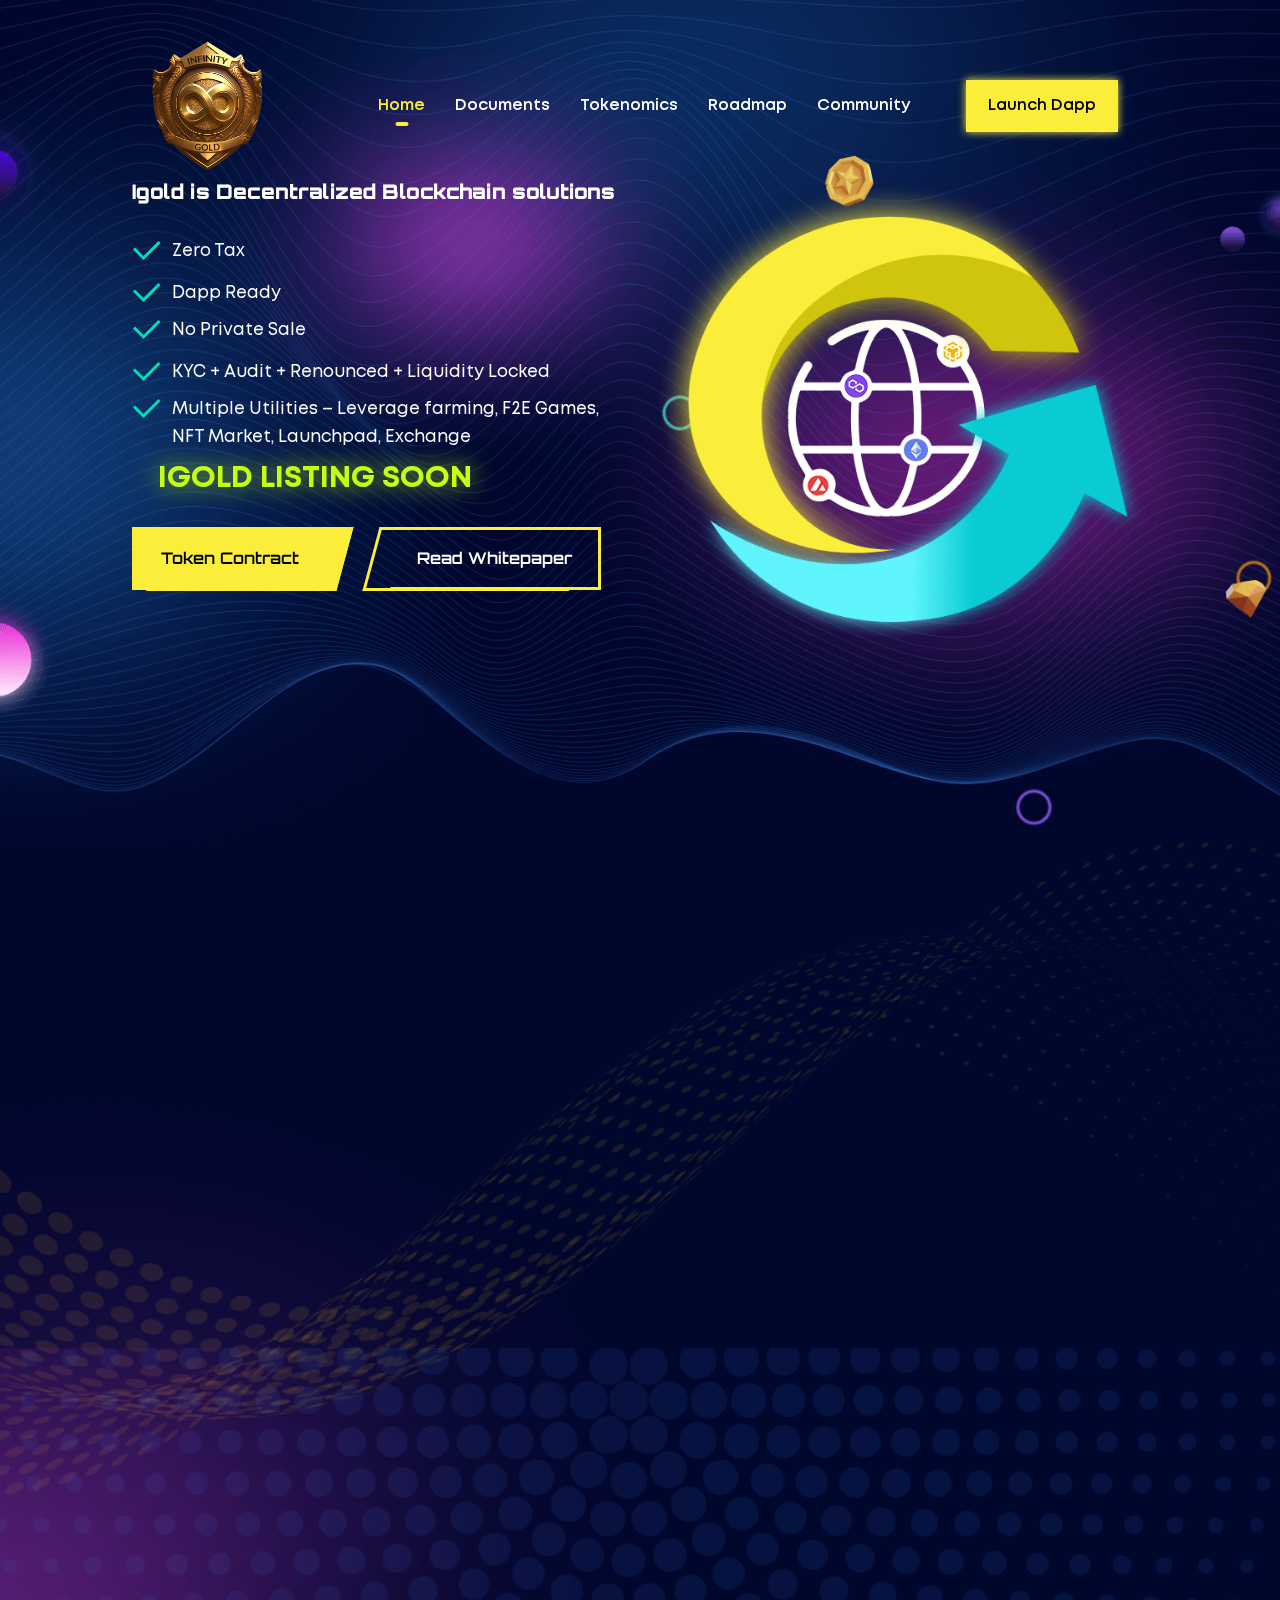
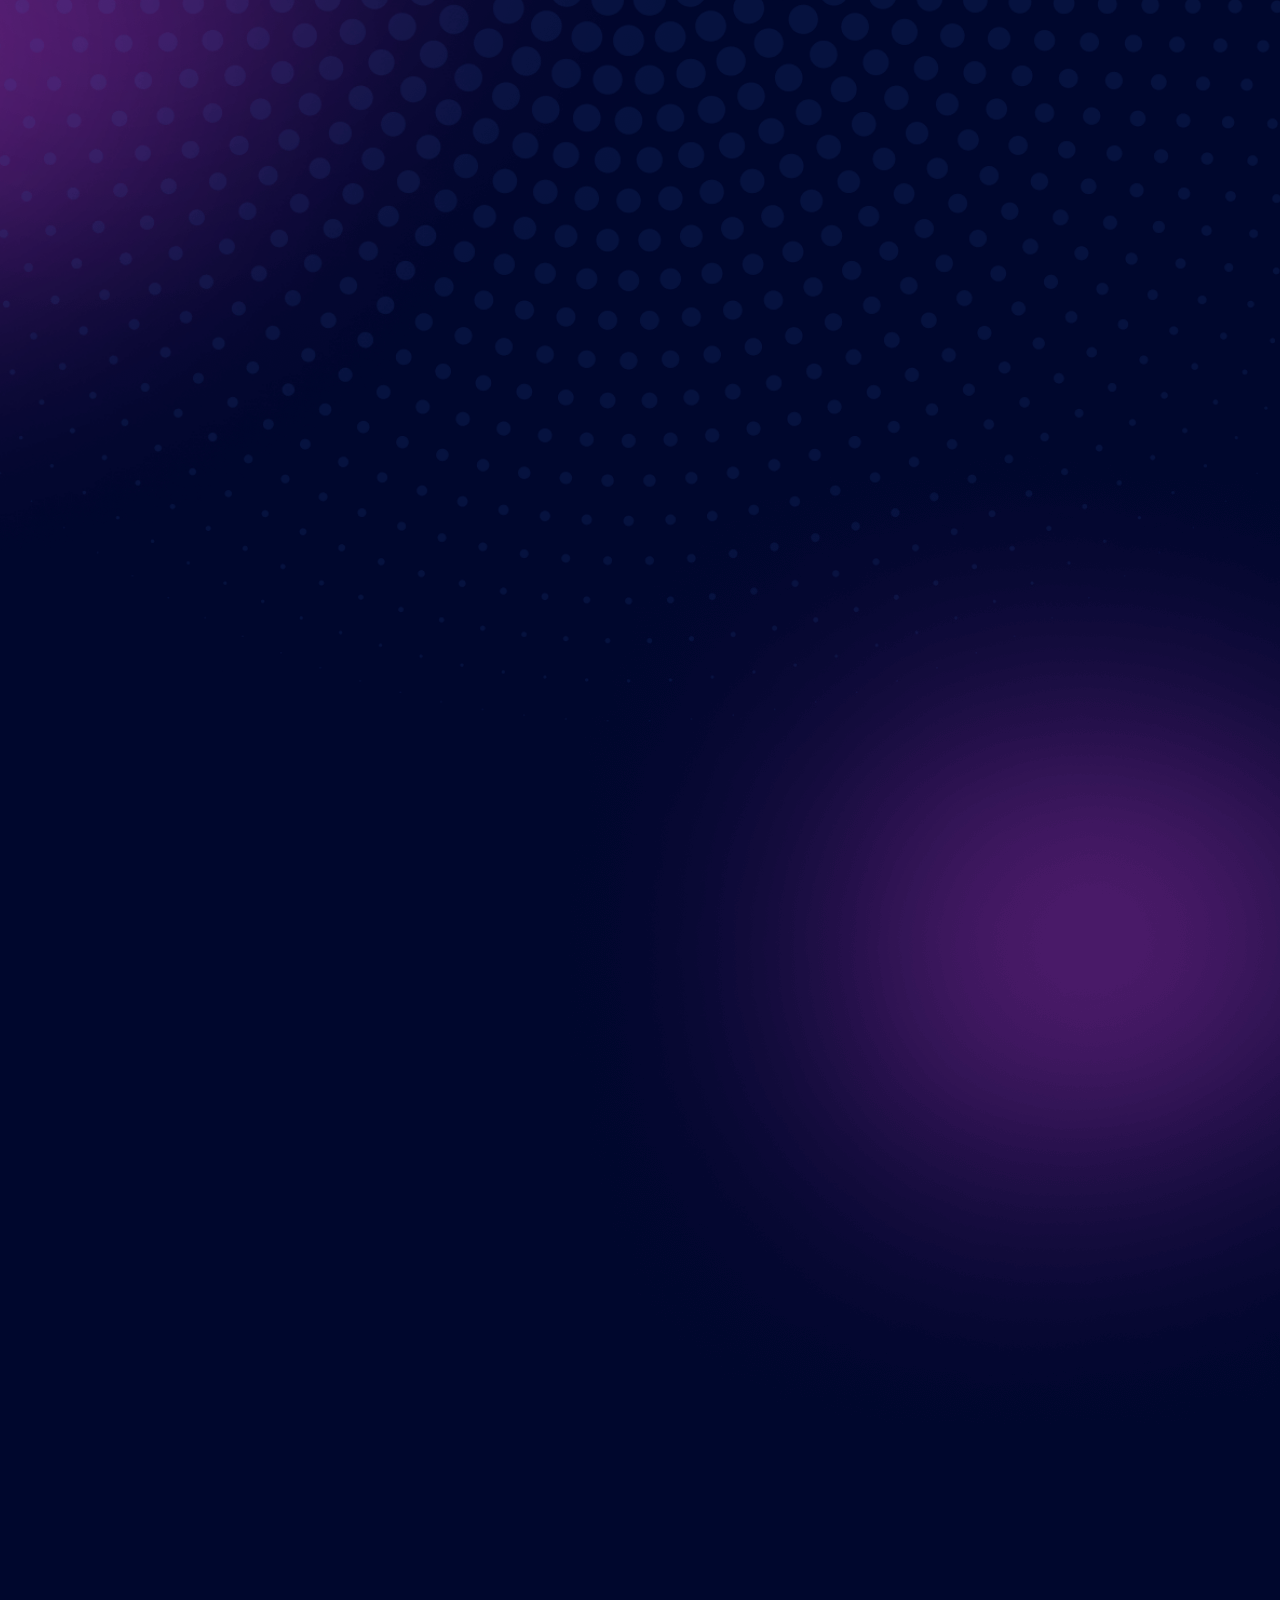
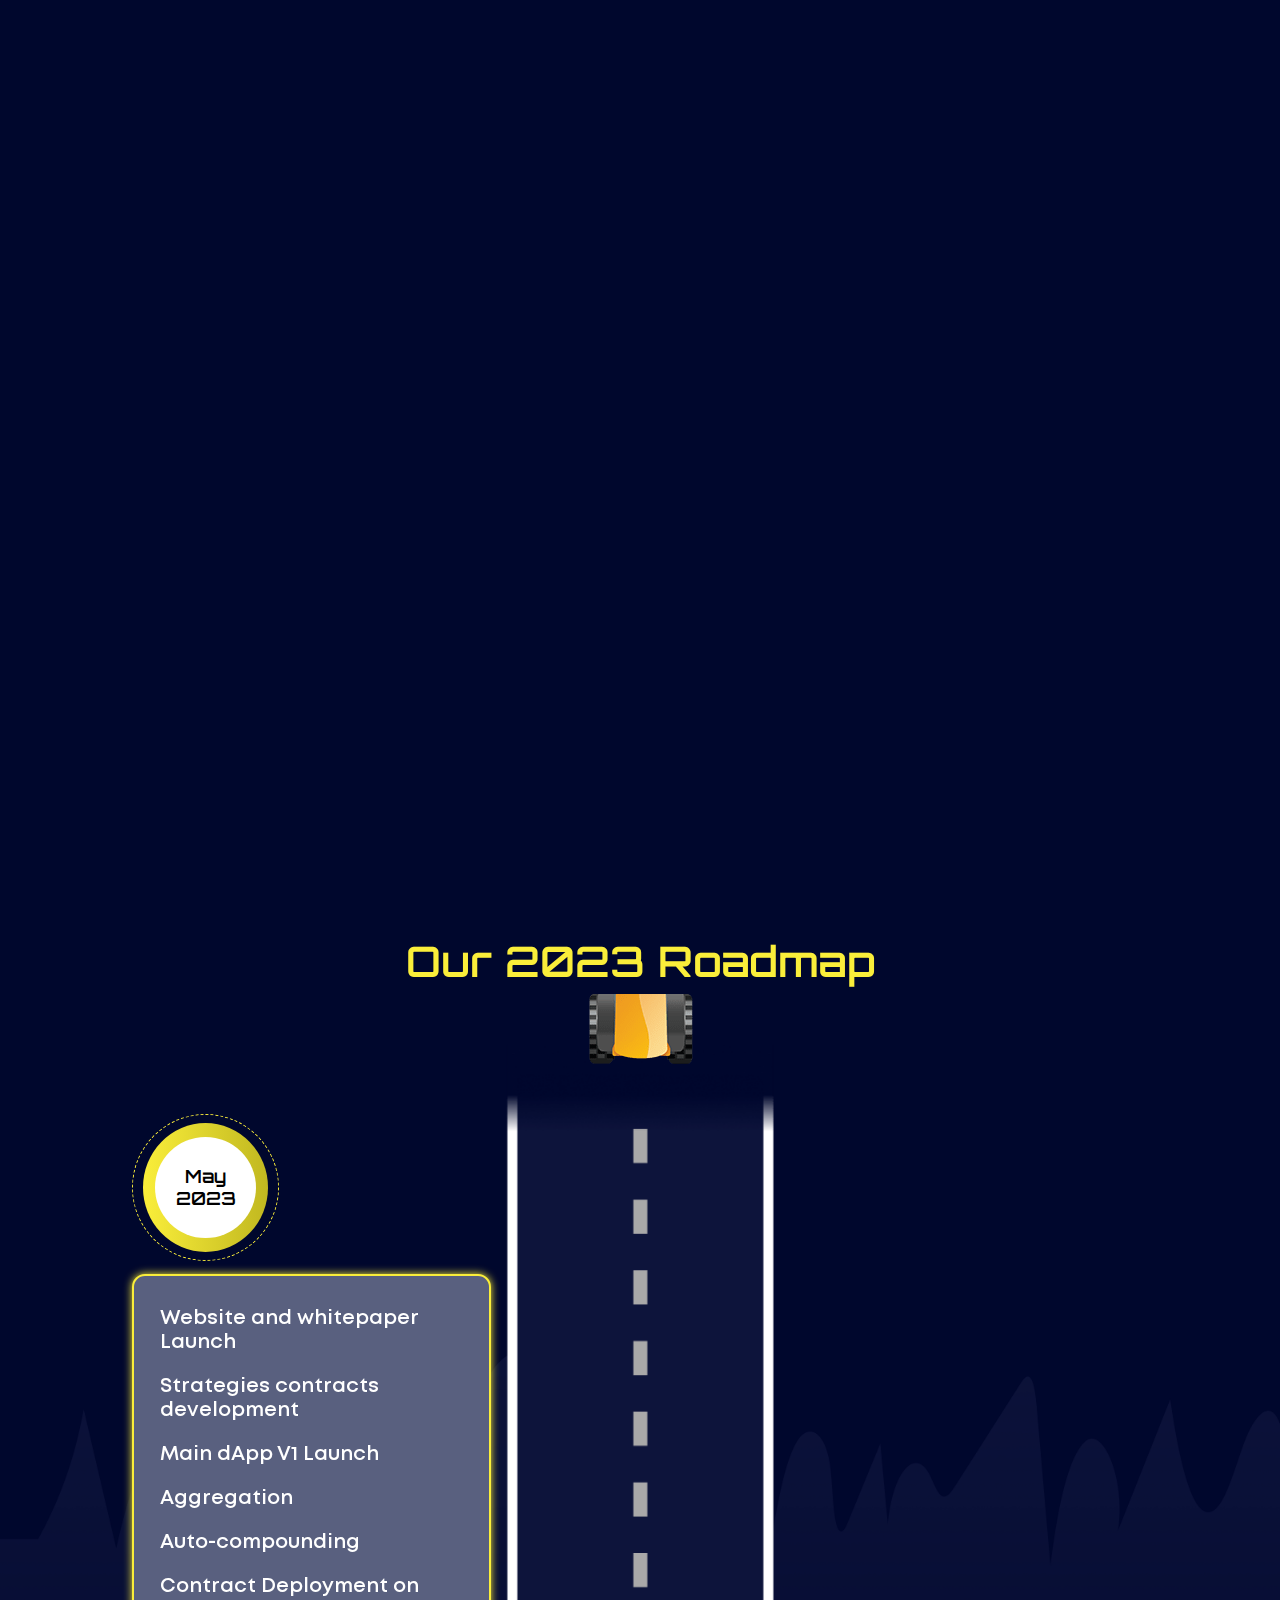
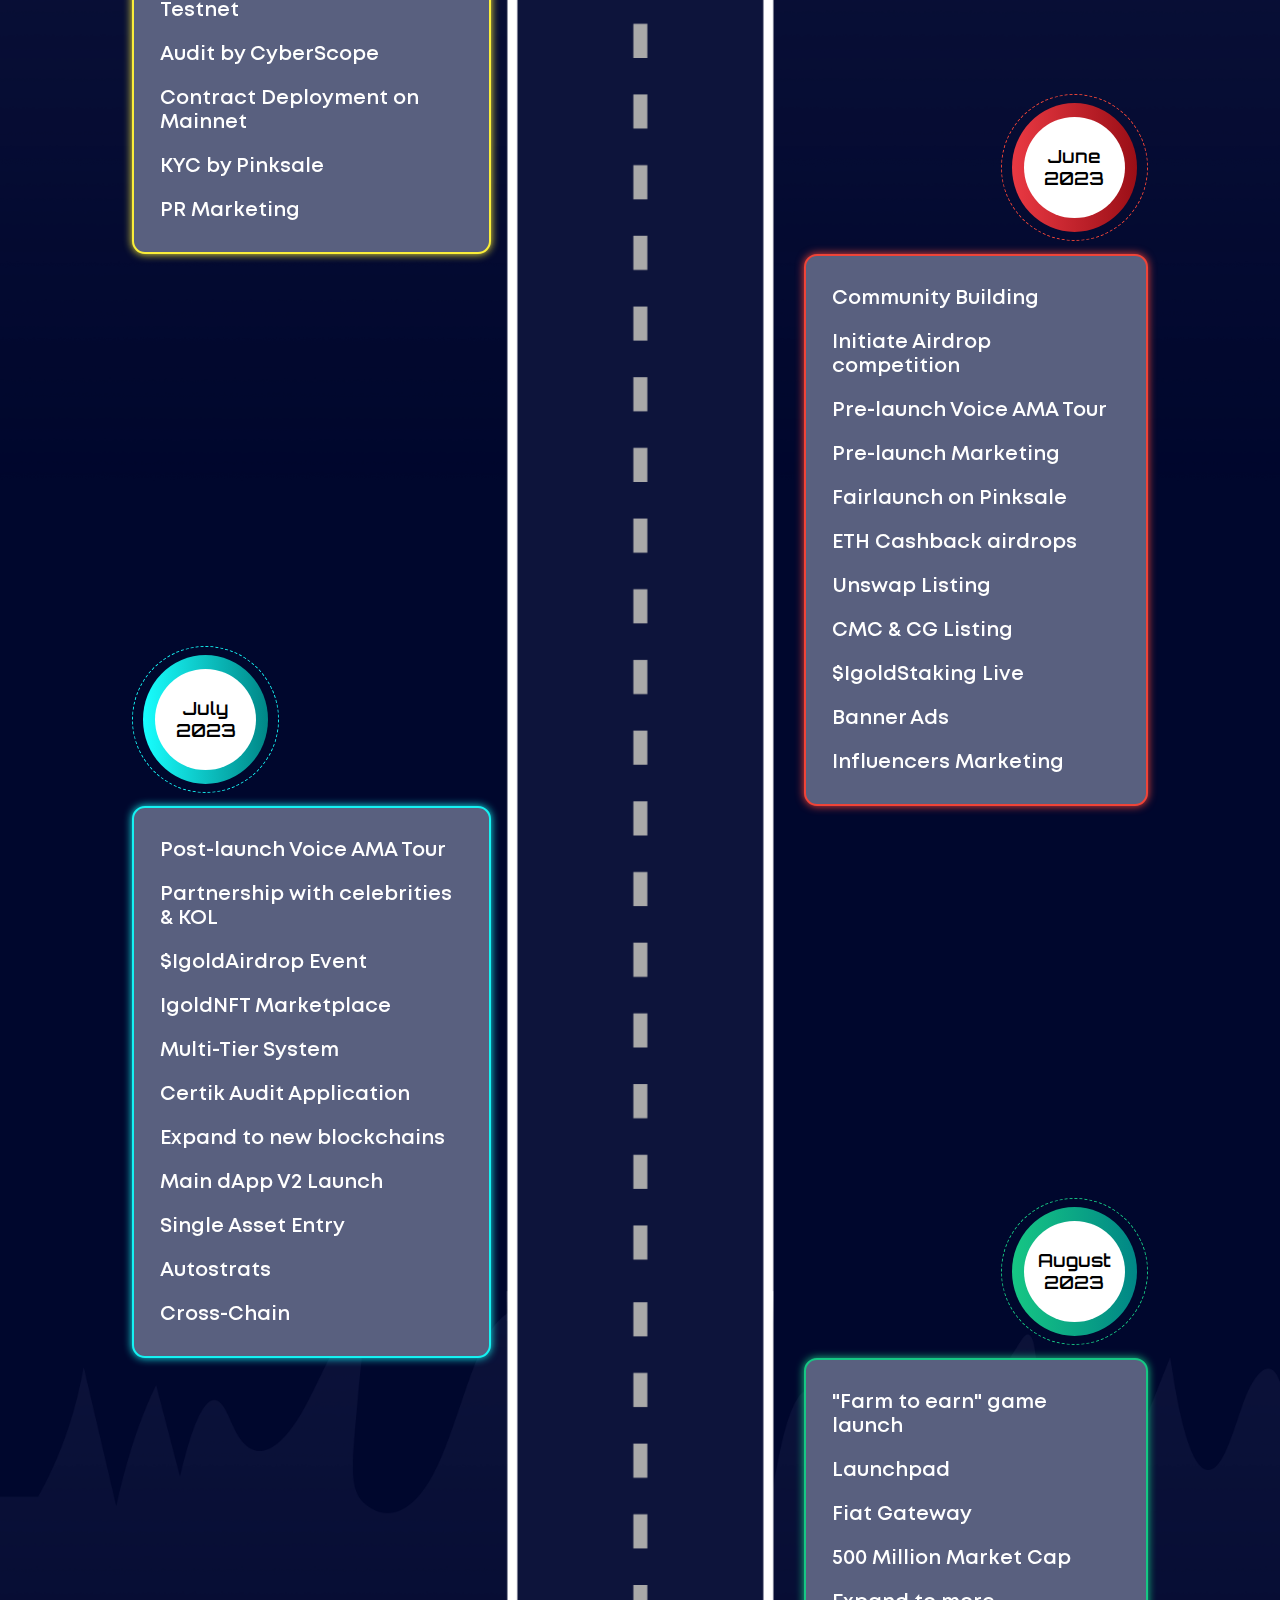
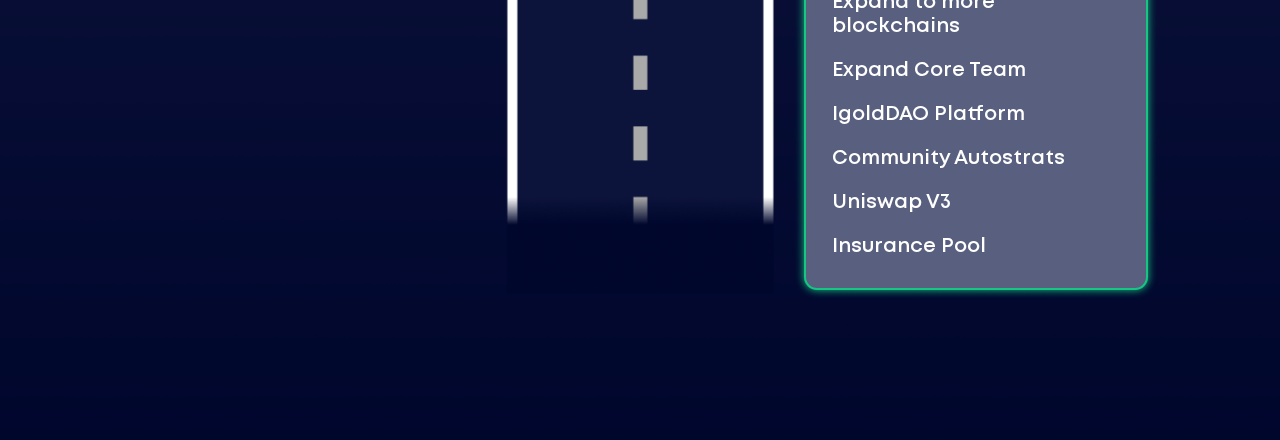
==== index.html @ 76713678 "first commit" ====
<!DOCTYPE html>
<html lang="zxx" class="no-js">
<head>

<meta name="viewport" content="width=device-width, initial-scale=1, shrink-to-fit=no">
<link rel="shortcut icon" href="assets/img/fav.png">
<meta name="description" content>

<meta name="keywords" content>

<meta charset="UTF-8">

<title>InfinityGold | Best Cryptocurrency</title>
<link href="https://fonts.googleapis.com/css2?family=Orbitron:wght@400;500;600;700;800&amp;display=swap" rel="stylesheet">
<link rel="stylesheet" href="../cdnjs.cloudflare.com/ajax/libs/font-awesome/6.1.1/css/all.min.css">
<link rel="stylesheet" href="assets/css/bootstrap.min.css">
<link rel="stylesheet" href="assets/css/aos.css">
<link rel="stylesheet" href="assets/css/slick.css">
<link rel="stylesheet" href="assets/css/magnific-popup.css">
<link rel="stylesheet" href="assets/css/main.css">
<link rel="stylesheet" href="assets/css/responsive.css">


</head>
<body>



<header class="header-area" id="header_area">
<nav class="navbar navbar-expand-xl">
<div class="container custom-container">
<a class="navbar-brand " href="index-2.html"><img src="assets/img/main.png" alt=" "></a>
<button class="navbar-toggler" type="button" data-bs-toggle="collapse" data-bs-target="#main_nav" aria-expanded="false" aria-label="Toggle navigation">
<span class="icon-bar"></span>
<span class="icon-bar"></span>
<span class="icon-bar"></span>
</button>
<div class="collapse navbar-collapse" id="main_nav">
<ul class="navbar-nav ms-auto">
<li class="nav-item active"><a class="nav-link" href="index-2.html">Home</a></li>
<li class="nav-item"><a class="nav-link" href="https://docs.infinitygold.net/">Documents</a></li>
<li class="nav-item"><a class="nav-link" href="#tokenomics">Tokenomics</a></li>
<li class="nav-item"><a class="nav-link" href="#roadmap">Roadmap</a></li>
<li class="nav-item"><a class="nav-link" href="https://t.me/infinitygoldofficial">Community</a></li>
</ul>
<ul class="header-btns ms-auto">
<li><a class="primary-btn" href="https://app.infinitygold.net/#/">Launch Dapp</a></li>
</ul>
</div>
</div>
</nav>
</header>


<div class="offcanvas-wraper">
<div class="container">
<div class="row">
<div class="col-lg-12">
<ul class="offcanvas-menu navbar-nav">
<li class="nav-item active"><a class="nav-link" href="index-2.html">Home</a></li>
<li class="nav-item"><a class="nav-link" href="https://docs.infinitygold.net/">Documents</a></li>
<li class="nav-item"><a class="nav-link" href="#tokenomics">Tokenomics</a></li>
<li class="nav-item"><a class="nav-link" href="#roadmap">Roadmap</a></li>
<li class="nav-item"><a class="nav-link" href="https://t.me/infinitygoldofficial">Community</a></li>
</ul>
</div>
</div>
</div>
</div>


<section class="banner-area ">
<div class="container custom-container">
<div class="row">
<div class="col-lg-6 order-lg-2">
<div class="banner-thumb" data-aos="fade-in" data-aos-delay="100">
<img class="img-fluid" src="assets/img/thumb/banner-thumb.png" alt>
</div>
</div>
<div class="col-lg-6 order-lg-1">
<div class="banner-content" data-aos="fade-in">

<h1 style="font-size:20px"><b>Igold is Decentralized Blockchain solutions</b></h1>
<br>
<ul class="banner-list-items">
<li><img src="assets/img/icons/check.svg" alt> Zero Tax</li>

<li><img src="assets/img/icons/check.svg" alt> Dapp Ready</li>
</ul>
<ul class="banner-list-items">
<li><img src="assets/img/icons/check.svg" alt> No Private Sale</li>
<li><img src="assets/img/icons/check.svg" alt> KYC + Audit + Renounced + Liquidity Locked</li>
</ul>

<ul class="banner-list-items">
<li><img src="assets/img/icons/check.svg" alt> Multiple Utilities – Leverage farming, F2E Games, NFT Market, Launchpad, Exchange</li>
</ul>
<div class="scale-effect3">
<h3 class="boxed-text">IGold Listing Soon</h3>
</div>
<div class="banner-button-wrap">
<a href="/" class="primary-btn skew-right">Token contract</a>
<a href="/" class="primary-btn bordered-btn skew-left">Read Whitepaper</a>
</div>

</div>
</div>
</div>
</div>
</section>


<!-- <section class="partners-area">
<img data-parallax="{&quot;y&quot; : -230}" class="shadow-shape" src="assets/img/shadow-shape.png" alt>
<div class="container">
<div class="row">
<div class="col-lg-12">
<div class="section-title text-center" data-aos="fade-up">
<h4>Blockchains Supported:</h4>
</div>
</div>
</div>
<div class="row">
<div class="col-lg-12">
<div class="partners-brands" data-aos="fade-up">

<div class="single-partners-item gradient-border1">
<img class="img-fluid" src="assets/img/brands/eth.png" alt>
</div>

<div class="single-partners-item gradient-border2">
<img class="img-fluid" src="assets/img/brands/bsc.png" alt>
</div>

<div class="single-partners-item gradient-border3">
<img class="img-fluid" src="assets/img/brands/polygon.png" alt>
</div>

<div class="single-partners-item gradient-border4">
<img class="img-fluid" src="assets/img/brands/avax.png" alt>
</div>

<div class="single-partners-item gradient-border1">
<img class="img-fluid" src="assets/img/brands/ftm.png" alt>
</div>

<div class="single-partners-item gradient-border3 bottom-aligned">
<img class="img-fluid" src="assets/img/brands/opti.png" alt>
</div>
</div>
<div class="contact-bar" data-aos="fade-up">
<h3 class="contact-text"><img src="assets/img/icons/msg.svg" alt><span>Token Contract ETH: </span> 0x341726480dD219bAFB6e6AE7a83E05933f2F1C5D</h3>
<div class="btn-wrap">
<a href="https://www.pinksale.finance/launchpad/0x98B51B0c34231bF0D59ba63fe355a1BFfE64AB6B?chain=ETH" class="primary-btn scale-effect">Buy Now</a>
</div>
</div>
</div>
</div>
</div>
</section> -->


<section class="protocol-area">
<div class="container">
<div class="row">
<div class="col-lg-12">
<div class="section-title text-center" data-aos="fade-in">
<h2>Cryptocurrency Trading Platform</h2>
</div>
</div>
</div>
<div class="row">
<div class="col-lg-12">
<div class="protocol-text" data-aos="fade-up">
<p style="font-size:20px" style="text-align: justify;">
    IGOLD Exchange provides global users with secure, professional, and convenient products and services, including Cryptocurrency Trading, Derivatives, Staking, NFT

Igold Exchange currently supports 50+ fiat currencies, including USD, EUR, GBP, JPY, KRW, CAD, AUD, RUB, INR, AED, etc.; Purchase of major digital assets, including BTC, ETH, USDT, etc.; and 20+ payment methods, including Master Card, Visa, Google Play, ApplePay, Bank Transfer, etc.</p>
</div>
<!-- <div class="fixed-number-wrap" data-aos="fade-up">
<h4 class="fixed-title"><span>Upto</span></h4>
<h2><span class="counter">1,000</span>%</h2>
<h4 class="fixed-title"><span>Staking APY</span></h4>
<img class="wave-animation" src="assets/img/animation.gif" alt>
</div> -->
</div>
</div>
</div>
</section>


<!-- <section class="video-area">
<img data-parallax="{&quot;y&quot; : -230}" class="shadow-shape2" src="assets/img/shadow-shape2.png" alt>
<div class="container">
<div class="row">
<div class="col-lg-12" data-aos="fade-up">
<div class="video-text-box">
<p><h2><a style="color:rgb(220, 220, 13);">Igold= Utility of Defi + Power of Meme Token</a></h2><br>
<p style="text-align: justify;">$Igoldis governance token of Igoldand will be used in all our current & future applications. Igoldrewards $Igoldholders with 1000% APY which is highest among all the yield optimiser in the market. With infinitygold’s multiple utilities, holders will have multiple earning opportunities. for example; Higher staking APY, Cross Chain compatibility, “Farm to Earn” Games, NFT market, Launchpad tier benefits and many more…</p>
<div class="row"><div class="col-lg-4"> <h4>Features:</h4>
<ul class="global-fairlaunch-checklist">
<li><i class="fas fa-check-circle"></i> Cross-chain yield optimiser</li>
<li><i class="fas fa-check-circle"></i> Upto 1000% Staking APY</li>
<li><i class="fas fa-check-circle"></i> New Token’s Pool Listing</li>
<li><i class="fas fa-check-circle"></i> “Farm to Earn” Games</li>
<li><i class="fas fa-check-circle"></i> NFT Market</li>
<li><i class="fas fa-check-circle"></i> Launchpad</li>
<li><i class="fas fa-check-circle"></i> Custom auto-strategies</li>
<li><i class="fas fa-check-circle"></i> Governance</li>
<li><i class="fas fa-check-circle"></i> Affiliate System</li>
<li><i class="fas fa-check-circle"></i> FIAT Gateway</li>
</ul></div>
<div class="col-lg-8"><img src="assets/img/thumb/laptop.png" alt width="650" height="500"></div></div>
</p>
</div>
<div class="video-box">
<div class="video-box-inner">
<a href="https://vimeo.com/833224109" class="mfp-iframe play-btn">
<i class="fa fa-play"></i>
</a>
</div>
</div>
</div>
</div>
</div>
</section> -->


<section class="works-area">
<img class="shadow-shape" src="assets/img/shadow-shape.png" alt>
<div class="container custom-container">
<div class="row">
<div class="col-lg-12">
<div class="section-title text-center" data-aos="fade-in">
<h2>How It Works?</h2>
</div>
</div>
</div>
<div class="row gy-4">

<div class="col-lg-3">
<div class="single-card-item card-gradient-border1" data-aos="fade-right">
<div class="single-card-item-inner card-bg1">
<img src="assets/img/icons/works-icon1.png" alt>
<h3>Pool Selection</h3>
<p style="font-size:16px" style="text-align: justify;">Choose a pool of those tokens you trust or that you hold in your wallet. Before selecting your pool, please read the strategy details properly.</p>
</div>
</div>
</div>

<div class="col-lg-3">
<div class="single-card-item card-gradient-border2" data-aos="fade-down" data-aos-delay="100">
<div class="single-card-item-inner card-bg2">
<img src="assets/img/icons/works-icon2.png" alt>
<h3>Deposit in Pool</h3>
<p style="font-size:16px" style="text-align: justify;">Deposit your crypto asset in the selected pool. You can deposit into multiple pools related to your asset to diversify your investment.</p>
<p></p>
</div>
</div>
</div>

<div class="col-lg-3">
<div class="single-card-item card-gradient-border3" data-aos="fade-up" data-aos-delay="150">
<div class="single-card-item-inner card-bg3">
<img src="assets/img/icons/works-icon3.png" alt>
<h3>Yield Farming</h3>
<p style="font-size:16px" style="text-align: justify;">Igoldwill automatically allocate your funds among the best DeFi protocols and make sure to maximize profits and minimize risks.</p>
<p></p>
</div>
</div>
</div>

<div class="col-lg-3">
<div class="single-card-item card-gradient-border4" data-aos="fade-left" data-aos-delay="200">
<div class="single-card-item-inner card-bg4">
<img src="assets/img/icons/works-icon4.png" alt>
<h3>Track ROI</h3>
<p style="font-size:16px" style="text-align: justify;">Track how your portfolio is growing with infinitygold's handy analytics. Redeem back your funds and interest at any time.</p>
<p></p>
</div>
</div>
</div>
</div>
</div>
</section>


<!-- <section class="global-fairlaunch-area">
<div class="container custom-container">
<div class="row">
<div class="col-lg-12">
<div class="section-title text-center" data-aos="fade-in">
<h2>infinitygold's Fairlaunch Event</h2>
<h3>FAIRLAUNCH START IN:</h3>
</div>
</div>
</div>
<div class="row align-items-center" data-aos="fade-up">
<div class="col-lg-3">
<div class="helena">
<img class="img-fluid" src="assets/img/thumb/leftimg.png" alt>
</div>
</div>
<div class="col-lg-6">
<div class="global-fairlaunch-mid-content">
<div class="countdown-container">
<div class="countdown-el-wrap count-gradient-border1">
<div class="countdown-el days-c count-bg1">
<p class="big-text" id="days">0</p>
<span>days</span>
</div>
</div>
<div class="countdown-el-wrap count-gradient-border2">
<div class="countdown-el hours-c count-bg2">
<p class="big-text" id="hours">0</p>
<span>hrs</span>
</div>
</div>
<div class="countdown-el-wrap count-gradient-border3">
<div class="countdown-el mins-c count-bg3">
<p class="big-text" id="mins">0</p>
<span>mins</span>
</div>
</div>
<div class="countdown-el-wrap count-gradient-border4">
<div class="countdown-el seconds-c count-bg4">
<p class="big-text" id="seconds">0</p>
<span>sec</span>
</div>
</div>
</div><h4>Highlights: </h4><br>
<ul class="global-fairlaunch-checklist">
<li><i class="fas fa-check"></i>Zero Tax</li>
<li><i class="fas fa-check"></i>KYC by Pinksale and Audit by Cyberscope</li>
<li><i class="fas fa-check"></i>Renounced Contract and Liq. locked for 5 yrs</li>
<li><i class="fas fa-check"></i>No Private sale and No Team token</li>
<li><i class="fas fa-check"></i>50% of Total Supply Burnt</li>
<li><i class="fas fa-check"></i>Multiple CEX listing. CMC & CG Fast Track</li>
<li><i class="fas fa-check"></i>Based team with 83 Million MCap Project!</li>
<li><i class="fas fa-check"></i>Aggressive Marketing Campaigns</li>
<li><i class="fas fa-check"></i>Cashback upto 20% in ETH</li>
</ul>
</div>
</div>
<div class="col-lg-3">
<div class="helena">
<img class="img-fluid" src="assets/img/thumb/rightimg.png" alt>
</div>
</div>
</div>
<div class="row global-fairlaunch-btn-wrap">
<div class="col-lg-12 text-center">
<a href="https://www.pinksale.finance/launchpad/0x98B51B0c34231bF0D59ba63fe355a1BFfE64AB6B?chain=ETH" class="primary-btn scale-effect">Join Fairlaunch</a>
</div>
</div>
</div>
</section> -->


<section class="fantom-chain-area">
<img class="shadow-shape4" src="assets/img/shadow-shape4.png" alt>
<div class="container custom-container">
<div class="row">
<div class="col-lg-12">
<div class="section-title text-center" data-aos="fade-in">
<h2>Igold Products</h2>
</div>
</div>
</div>
<div class="row gy-4">

<div class="col-lg-4">
<div class="single-card-item card-gradient-border1" data-aos="fade-right">
<div class="single-card-item-inner card-bg1">
<img src="assets/img/icons/eth-card-icon1.png" alt>
<h3>Igold Staking </h3>
<p>Crypto staking is a way of earning passive income, and it can be seen as the crypto world's equivalent of earning interest or dividends while holding onto your underlying assets.
</p>
</div>
</div>
</div>

<div class="col-lg-4">
<div class="single-card-item card-gradient-border2" data-aos="fade-up" data-aos-delay="100">
<div class="single-card-item-inner card-bg2">
<img src="assets/img/icons/eth-card-icon2.png" alt>
<h3>Igold Exchange</h3>
<p>IGOLD Exchange provides global users with secure, professional, and convenient products and services, including Cryptocurrency Trading, Derivatives, Staking, NFT
</p>
</div>
</div>
</div>

<div class="col-lg-4">
<div class="single-card-item card-gradient-border3" data-aos="fade-left" data-aos-delay="150">
<div class="single-card-item-inner card-bg3">
<img src="assets/img/icons/eth-card-icon3.png" alt>
<h3>Igold Shop</h3>
<p>IGOLD SHOP is a Web3 Loyalty Platform powered by IGOLD & Binance. We utilize card payment, NFT and gamification to invent the Shop-To-Earn model.

</p></div>
</div>
</div>

<div class="col-lg-4">
<div class="single-card-item card-gradient-border1" data-aos="fade-right">
<div class="single-card-item-inner card-bg1">
<img src="assets/img/icons/eth-card-icon4.png" alt>
<h3>"Play to Earn" Games</h3>
<p>IGOLD Play crypto games are not only fun, they are also profitable. Unlike traditional video gaming, where your most outstanding achievements would be in-game assets and completing quests, play-to-earn gaming allows you to make real money from your gaming exploits in the crypto space.

</p></div>
</div>
</div>

<div class="col-lg-4">
<div class="single-card-item card-gradient-border2" data-aos="fade-up" data-aos-delay="100">
<div class="single-card-item-inner card-bg2">
<img src="assets/img/icons/eth-card-icon5.png" alt>
<h3>NFT Marketplace</h3>
<p>We will release a series of Non-Fungible Tokens (NFTs), geared for multiple benefits within our Farming games. Higher the tier of your NFT, higher will be farming boost rate and hence, faster you can earn money. With the NFT Marketplace, users will be able to auction off their NFTs.</p>
</div>
</div>
</div>

<div class="col-lg-4">
<div class="single-card-item card-gradient-border3" data-aos="fade-left" data-aos-delay="150">
<div class="single-card-item-inner card-bg3">
<img src="assets/img/icons/eth-card-icon6.png" alt>
<h3>Launchpad</h3>
<p>Gain early access to the hottest and most exclusive projects. We will be launching hand-picked, vetted high-quality projects on the Blockchain, using a presale dashboard system with unique features such as dynamic pricing combined with our extensive marketing experience.</p>
</div>
</div>
</div>
</div>
</div>
</section>





<!-- <section class="earn-more-area">
<div class="container">
<div class="row">
<div class="col-lg-12">
<div class="section-title text-center" data-aos="fade-in">
<h2>Multiple Utilities</h2>
</div>
</div>
</div>
<div class="row gy-4">

<div class="col-lg-4">
<div class="single-earn-card border-color1" data-aos="fade-right">
<div class="earn-card-icon">
<img src="assets/img/icons/earn-card-icon.png" alt>
</div>
<h3>F2E Games</h3>
<p style="font-size:16px" style="text-align: justify;">You can do Mining, Breeding, Crop Cultivation & get rewards in #Igoldand can own valuable NFT assets.</p>
<a href="https://docs.infinitygold.net/infinitygold.net-ecosystem/farm-to-earn-game" class="primary-btn bordered-btn">Details</a>
</div>
</div>

<div class="col-lg-4">
<div class="single-earn-card border-color2" data-aos="fade-up" data-aos-delay="100">
<div class="earn-card-icon">
<img src="assets/img/icons/earn-card-icon2.png" alt>
</div>
<h3>NFT Market</h3>
<p style="font-size:16px" style="text-align: justify;">You can sell your owned NFT assets or buy higher tier NFT to boost your Farming in game.<br><br></p>
<a href="https://docs.infinitygold.net/infinitygold.net-ecosystem/farmers-nft-market" class="primary-btn bordered-btn">Details</a>
</div>
</div>

<div class="col-lg-4">
<div class="single-earn-card border-color3" data-aos="fade-left" data-aos-delay="150">
<div class="earn-card-icon">
<img src="assets/img/icons/earn-card-icon3.png" alt>
</div>
<h3>Launchpad</h3>
<p style="font-size:16px" style="text-align: justify;">Join seed or private round of our Inhouse projects or exclusive partner projects and earn massive ROI.</p>
<a href="https://docs.infinitygold.net/infinitygold.net-ecosystem/launchpad" class="primary-btn bordered-btn">Details</a>
</div>
</div>
</div>
</div>
</section> -->


<!-- <section class="tokenomics-area" id="tokenomics">
<div class="container custom-container">
<div class="row">
<div class="col-lg-12">
<div class="section-title text-center" data-aos="fade-in">
<h2>Tokenomics</h2>
<p>0% Buy TAX / 0% Sell TAX</p>
</div>
<div class="row" data-aos="fade-up">
<img src="assets/img/thumb/tokenomics.webp" alt width="1566" height="650">
</div>
</div>
</div>
</div>
</section> -->


<section class="roadmap-area" id="roadmap">
<img class="grass-shape1" src="assets/img/bg/grass-shape.png" alt>
<img class="grass-shape2" src="assets/img/bg/grass-shape.png" alt>
<div class="container custom-container">
<div class="row">
<div class="section-title text-center">
<h2>Our 2023 Roadmap</h2>
</div>
</div>
<div class="row">
<div class="col-lg-12">
<div class="timeline-wraper">
<img class="road" src="assets/img/road.png" alt style="width:267px;height:2452px;">
<div class="plane d-none d-lg-block movingcar">
<img class="car" src="assets/img/tractor.png" alt>
</div>
<div class="col-lg-12">

<div class="row">
<div class="col-lg-5">
<div class="single-timeline-item">
<div class="date-wrap data-border-color1">
<div class="date-inner">
<h5>May <br>
2023</h5>
</div>
</div>
<div class="timeline-inner border-color1">
<ul>
<li style="font-size:20px"><i class="fas fa-check-circle"></i> Website and whitepaper Launch</li>
<li style="font-size:20px"><i class="fas fa-check-circle"></i> Strategies contracts development</li>
<li style="font-size:20px"><i class="fas fa-check-circle"></i> Main dApp V1 Launch</li>
<li style="font-size:20px"><i class="fas fa-check-circle"></i> Aggregation</li>
<li style="font-size:20px"><i class="fas fa-check-circle"></i> Auto-compounding</li>
<li style="font-size:20px"><i class="fas fa-check-circle"></i> Contract Deployment on Testnet</li>
<li style="font-size:20px"><i class="fas fa-check-circle"></i> Audit by CyberScope</li>
<li style="font-size:20px"><i class="fas fa-check-circle"></i> Contract Deployment on Mainnet</li>
<li style="font-size:20px"><i class="fas fa-check-circle"></i> KYC by Pinksale</li>
<li style="font-size:20px"><i class="fas fa-check-circle"></i> PR Marketing</li>
</ul>
</div>
</div>
</div>
</div>

<div class="row">
<div class="col-lg-5 offset-lg-7">
<div class="single-timeline-item right-item">
<div class="date-wrap data-border-color2">
<div class="date-inner">
<h5>June <br>
2023</h5>
</div>
</div>
<div class="timeline-inner border-color2">
<ul>
<li style="font-size:20px"><i class="fas fa-circle"></i> Community Building</li>
<li style="font-size:20px"><i class="fas fa-circle"></i> Initiate Airdrop competition</li>
<li style="font-size:20px"><i class="fas fa-circle"></i> Pre-launch Voice AMA Tour</li>
<li style="font-size:20px"><i class="fas fa-circle"></i> Pre-launch Marketing</li>
<li style="font-size:20px"><i class="fas fa-circle"></i> Fairlaunch on Pinksale</li>
<li style="font-size:20px"><i class="fas fa-circle"></i> ETH Cashback airdrops</li>
<li style="font-size:20px"><i class="fas fa-circle"></i> Unswap Listing </li>
<li style="font-size:20px"><i class="fas fa-circle"></i> CMC & CG Listing</li>
<li style="font-size:20px"><i class="fas fa-circle"></i> $IgoldStaking Live</li>
<li style="font-size:20px"><i class="fas fa-circle"></i> Banner Ads</li>
<li style="font-size:20px"><i class="fas fa-circle"></i> Influencers Marketing</li>
</ul>
</div>
</div>
</div>
</div>

<div class="row">
<div class="col-lg-5">
<div class="single-timeline-item">
<div class="date-wrap data-border-color3">
<div class="date-inner">
<h5>July <br>
2023</h5>
</div>
</div>
<div class="timeline-inner border-color3">
<ul>
<li style="font-size:20px"><i class="fas fa-circle"></i> Post-launch Voice AMA Tour</li>
<li style="font-size:20px"><i class="fas fa-circle"></i> Partnership with celebrities & KOL</li>
<li style="font-size:20px"><i class="fas fa-circle"></i> $IgoldAirdrop Event</li>
<li style="font-size:20px"><i class="fas fa-circle"></i> IgoldNFT Marketplace</li>
<li style="font-size:20px"><i class="fas fa-circle"></i> Multi-Tier System</li>
<li style="font-size:20px"><i class="fas fa-circle"></i> Certik Audit Application</li>
<li style="font-size:20px"><i class="fas fa-circle"></i> Expand to new blockchains</li>
<li style="font-size:20px"><i class="fas fa-circle"></i> Main dApp V2 Launch</li>
<li style="font-size:20px"><i class="fas fa-circle"></i> Single Asset Entry</li>
<li style="font-size:20px"><i class="fas fa-circle"></i> Autostrats</li>
<li style="font-size:20px"><i class="fas fa-circle"></i> Cross-Chain</li>
</ul>
</div>
</div>
</div>
</div>

<div class="row">
<div class="col-lg-5 offset-lg-7">
<div class="single-timeline-item right-item">
<div class="date-wrap data-border-color4">
<div class="date-inner">
<h5>August <br>
2023</h5>
</div>
</div>
<div class="timeline-inner border-color4">
<ul>
<li style="font-size:20px"><i class="fas fa-circle"></i> "Farm to earn" game launch</li>
<li style="font-size:20px"><i class="fas fa-circle"></i> Launchpad</li>
<li style="font-size:20px"><i class="fas fa-circle"></i> Fiat Gateway</li>
<li style="font-size:20px"><i class="fas fa-circle"></i> 500 Million Market Cap</li>
<li style="font-size:20px"><i class="fas fa-circle"></i> Expand to more blockchains</li>
<li style="font-size:20px"><i class="fas fa-circle"></i> Expand Core Team</li>
<li style="font-size:20px"><i class="fas fa-circle"></i> IgoldDAO Platform</li>
<li style="font-size:20px"><i class="fas fa-circle"></i> Community Autostrats</li>
<li style="font-size:20px"><i class="fas fa-circle"></i> Uniswap V3</li>
<li style="font-size:20px"><i class="fas fa-circle"></i> Insurance Pool</li>
</ul>
</div>
</div>
</div>
</div>
</div>
</div>
</div>
</div>
</div>
</section>
<!-- 
<section class="faq-area">
<img class="shadow-shape3" src="assets/img/shadow-shape3.png" alt>
<div class="container custom-container">
<div class="row">
<div class="col-lg-12 text-center" data-aos="fade-in">
<div class="section-title">
<h2>FAQS</h2>
</div>
</div>
</div>
<div class="row">
<div class="col-lg-12">
<div class="faq-wrapper">
<div class="accordion" id="accordionExample">
<div class="row">
<div class="col-md-6" data-aos="fade-up">
<div class="accordion-items">
<div class="accordion-item-wrapper">

<div class="accordion-item">
<h2 class="accordion-header" id="faqid1">
<button class="accordion-button collapsed" type="button" data-bs-toggle="collapse" data-bs-target="#collapseOne" aria-expanded="true" aria-controls="collapseOne">
<span class="ac-icon">
<i class="fas fa-plus"></i>
<i class="fas fa-minus"></i>
</span>
What is $IgoldToken?
</button>
</h2>
<div id="collapseOne" class="accordion-collapse collapse" aria-labelledby="faqid2" data-bs-parent="#accordionExample">
<div class="accordion-body">
<p>$Igoldis governance token of infinitygold.net and will be used in all our current & future applications. Igoldrewards $Igoldholders with upto 1000% APY on Staking which is highest among all the Defi aggregators in the market.</p>
</div>
</div>
</div>

<div class="accordion-item">
<h2 class="accordion-header" id="faqid2">
<button class="accordion-button collapsed" type="button" data-bs-toggle="collapse" data-bs-target="#collapseTwo" aria-expanded="true" aria-controls="collapseTwo">
<span class="ac-icon">
<i class="fas fa-plus"></i>
<i class="fas fa-minus"></i>
</span>
How Igoldis better than competition?
</button>
</h2>
<div id="collapseTwo" class="accordion-collapse collapse" aria-labelledby="faqid2" data-bs-parent="#accordionExample">
<div class="accordion-body">
<p>Igoldis not just a regular yield optimiser but it’s a “Cross-chain Yield optimiser” based on new advanced technology and having more efficient yielding rate. Our new automatic cross-chain yield strategies with advanced harvesting mechanism gives upto 55% higher yield return than our competition.<br><br>
Our business model is not just limited to Yield aggregation but we will also have “Farm to earn” games, Launchpad (for Inhouse & partner projects) and NFT markets for our F2E farmers.<br><br>
Igoldis much more advanced and functional. Our offering and value additions are much better than our closest competitors by multiple folds.</p>
</div>
</div>
</div>

<div class="accordion-item">
<h2 class="accordion-header" id="faqid3">
<button class="accordion-button collapsed" type="button" data-bs-toggle="collapse" data-bs-target="#collapseThree" aria-expanded="true" aria-controls="collapseThree">
<span class="ac-icon">
<i class="fas fa-plus"></i>
<i class="fas fa-minus"></i>
</span>
What Fees Does IgoldCharge?
</button>
</h2>
<div id="collapseThree" class="accordion-collapse collapse" aria-labelledby="faqid2" data-bs-parent="#accordionExample">
<div class="accordion-body">
<p>Igolddoes not have any buy or sell fee. Igoldteam will earn profit from the performance fee which is 4% of profit earned by our Defi Aggregator users. </p>
</div>
</div>
</div>
</div>
</div>
</div>
<div class="col-md-6" data-aos="fade-up" data-aos-delay="100">
<div class="accordion-items">
<div class="accordion-item-wrapper">

<div class="accordion-item">
<h2 class="accordion-header" id="faqid4">
<button class="accordion-button collapsed" type="button" data-bs-toggle="collapse" data-bs-target="#collapseFour" aria-expanded="true" aria-controls="collapseFour">
<span class="ac-icon">
<i class="fas fa-plus"></i>
<i class="fas fa-minus"></i>
</span>
What are the benefits of early investors in Presale?
</button>
</h2>
<div id="collapseFour" class="accordion-collapse collapse" aria-labelledby="faqid1" data-bs-parent="#accordionExample">
<div class="accordion-body">
<b>Early investor will enjoy juicy benefits like:</b><br>
<ul>
<li style="font-size:20px"><i class="fas fa-check-circle"></i>You are buying at the best price, that is to say from where the price starts because up to where it goes up, that has no limit.</li>
<li style="font-size:20px"><i class="fas fa-check-circle"></i>Cashback upto 20% in ETH for buys above 1 ETH.</li>
</ul>
</div>
</div>
</div>

<div class="accordion-item">
<h2 class="accordion-header" id="faqid5">
<button class="accordion-button collapsed" type="button" data-bs-toggle="collapse" data-bs-target="#collapseFive" aria-expanded="true" aria-controls="collapseFive">
<span class="ac-icon">
<i class="fas fa-plus"></i>
<i class="fas fa-minus"></i>
</span>
Have you done a KYC and Contract audited?
</button>
</h2>
<div id="collapseFive" class="accordion-collapse collapse" aria-labelledby="faqid6" data-bs-parent="#accordionExample">
<div class="accordion-body">
Yes, our team has been KYC approved with Pinksale.finance. Our contract has been audited by leading auditing firm Cyberscope.
</div>
</div>
</div>

<div class="accordion-item">
<h2 class="accordion-header" id="faqid6">
<button class="accordion-button collapsed" type="button" data-bs-toggle="collapse" data-bs-target="#collapseSix" aria-expanded="true" aria-controls="collapseSix">
<span class="ac-icon">
<i class="fas fa-plus"></i>
<i class="fas fa-minus"></i>
</span>
How Many Tokens Does IgoldTeam Get?
</button>
</h2>
<div id="collapseSix" class="accordion-collapse collapse" aria-labelledby="faqid2" data-bs-parent="#accordionExample">
<div class="accordion-body">
<p>Zero. The Igoldteam will not be making profits on the tokens. All token profits are for the community only, including you. With infinitygold, the team will never hoard the profits the community and you deserve.</p>
</div>
</div>
</div>
</div>
</div>
</div>
</div>
</div>
</div>
</div>
</div>
</div>
</section> -->


<!-- <footer class="footer-area ">
<div class="footer-top" data-aos="fade-in">
<div class="container custom-container">
<div class="row">
<div class="col-lg-3">
<div class="footer-helena">
<img class="img-fluid" src="assets/img/thumb/KYC.gif" alt>
</div>
</div>
<div class="col-lg-6">
<div class="footer-explore">
<h2>Explore IgoldFinance</h2>
<div class="footer-explore-boxes">
<div class="header-btns ms-auto">
<a class="primary-btn bordered-btn" href="https://docs.infinitygold.net/">Whitepaper</a>
</div>
<div class="header-btns ms-auto">
<a class="primary-btn bordered-btn" href="https://www.pinksale.finance/launchpad/0x98B51B0c34231bF0D59ba63fe355a1BFfE64AB6B?chain=ETH">Fairlaunch</a>
</div>
<div class="header-btns ms-auto">
<a class="primary-btn bordered-btn" href="https://app.infinitygold.net/#/">Launch Dapp</a>
</div>
</div>
<ul class="footer-social-boxes">
<li><a href="https://twitter.com/infinitygold_Fi"><i class="fab fa-twitter"></i></a></li>
<li><a href="cdn-cgi/l/email-protection.html#1a696f6a6a75686e5a796875696962347c73"><i class="fa-solid fa-envelope"></i></a></li>
<li><a href="https://medium.com/@infinitygold.net"><img src="assets/img/icons/m.svg" alt></a></li>
<li><a href="https://www.reddit.com/user/infinitygold_Fi"><i class="fab fa-reddit"></i></a></li>
<li><a href="https://t.me/infinitygoldofficial"><i class="fab fa-telegram"></i></a></li>
</ul>
</div>
</div>
<div class="col-lg-3">
<div class="footer-helena">
<img class="img-fluid" src="assets/img/thumb/audit.gif" alt>
</div>
</div>
</div>
<div class="row">
<div class="col-lg-12">
<div class="footer-logo-wrap">
<a href="index-2.html" class="footer-logo">
<img class="img-fluid" src="assets/img/footer-logo.png" alt>
</a>
</div>
</div>
</div>
</div>
</div>
<div class="footer-copyright">
<div class="container">
<div class="row">
<div class="col-lg-12 text-center">
<p class="copyright">Copyright © 2023 - IgoldFinance</p>
</div>
</div>
</div>
</div>
<div class="fixedButton">
<button id="cornerButton" class="corner-btn"><i class="fa-brands fa-telegram fa-lg fa-beat"></i>JOIN TELEGRAM</button>
</div>
</footer> -->


<script data-cfasync="false" src="cdn-cgi/scripts/5c5dd728/cloudflare-static/email-decode.min.js"></script><script src="assets/js/jquery-3.6.0-min.js" type="1eb33f750cc7c2bc8684f77c-text/javascript"></script>
<script src="assets/js/jquery.easing.1.3.js" type="1eb33f750cc7c2bc8684f77c-text/javascript"></script>
<script src="assets/js/jquery.parallax-scroll.js" type="1eb33f750cc7c2bc8684f77c-text/javascript"></script>
<script src="assets/js/jquery.sticky.js" type="1eb33f750cc7c2bc8684f77c-text/javascript"></script>
<script src="assets/js/bootstrap.min.js" type="1eb33f750cc7c2bc8684f77c-text/javascript"></script>
<script src="assets/js/aos.js" type="1eb33f750cc7c2bc8684f77c-text/javascript"></script>
<script src="assets/js/slick.js" type="1eb33f750cc7c2bc8684f77c-text/javascript"></script>
<script src="assets/js/jquery.magnific-popup.min.js" type="1eb33f750cc7c2bc8684f77c-text/javascript"></script>
<script src="assets/js/waypoints-min.js" type="1eb33f750cc7c2bc8684f77c-text/javascript"></script>
<script src="assets/js/counterup-min.js" type="1eb33f750cc7c2bc8684f77c-text/javascript"></script>

<script src="assets/js/main.js" type="1eb33f750cc7c2bc8684f77c-text/javascript"></script>
<script src="cdn-cgi/scripts/7d0fa10a/cloudflare-static/rocket-loader.min.js" data-cf-settings="1eb33f750cc7c2bc8684f77c-|49" defer></script><script defer src="https://static.cloudflareinsights.com/beacon.min.js/v52afc6f149f6479b8c77fa569edb01181681764108816" integrity="sha512-jGCTpDpBAYDGNYR5ztKt4BQPGef1P0giN6ZGVUi835kFF88FOmmn8jBQWNgrNd8g/Yu421NdgWhwQoaOPFflDw==" data-cf-beacon='{"rayId":"7da572387b871ac7","version":"2023.4.0","r":1,"b":1,"token":"04f894e1ab3f447a95bee3d938ac61a7","si":100}' crossorigin="anonymous"></script>
</body>
</html>
---- assets/css/main.css ----
/*font Variables*/
/*Color Variables*/
@font-face {
  font-family: 'Mont';
  src: url("../fonts/Mont/Mont-Bold.eot");
  src: url("../fonts/Mont/Mont-Boldd41d.eot?#iefix") format("embedded-opentype"), url("../fonts/Mont/Mont-Bold.woff2") format("woff2"), url("../fonts/Mont/Mont-Bold.woff") format("woff"), url("../fonts/Mont/Mont-Bold.ttf") format("truetype"), url("../fonts/Mont/Mont-Bold.svg#Mont-Bold") format("svg");
  font-weight: bold;
  font-style: normal;
  font-display: swap; }
@font-face {
  font-family: 'Mont';
  src: url("../fonts/Mont/Mont-Regular.eot");
  src: url("../fonts/Mont/Mont-Regulard41d.eot?#iefix") format("embedded-opentype"), url("../fonts/Mont/Mont-Regular.woff2") format("woff2"), url("../fonts/Mont/Mont-Regular.woff") format("woff"), url("../fonts/Mont/Mont-Regular.ttf") format("truetype"), url("../fonts/Mont/Mont-Regular.svg#Mont-Regular") format("svg");
  font-weight: normal;
  font-style: normal;
  font-display: swap; }
@font-face {
  font-family: 'Mont';
  src: url("../fonts/Mont/Mont-SemiBold.eot");
  src: url("../fonts/Mont/Mont-SemiBoldd41d.eot?#iefix") format("embedded-opentype"), url("../fonts/Mont/Mont-SemiBold.woff2") format("woff2"), url("../fonts/Mont/Mont-SemiBold.woff") format("woff"), url("../fonts/Mont/Mont-SemiBold.ttf") format("truetype"), url("../fonts/Mont/Mont-SemiBold.svg#Mont-SemiBold") format("svg");
  font-weight: 600;
  font-style: normal;
  font-display: swap; }
body {
  line-height: 1.6;
  font-size: 18px;
  font-family: "Mont", sans-serif;
  font-weight: normal;
  color: #C4C4C4;
  background: #00072D; }
  body.dashboard {
    background: #ffffff; }

html {
  scroll-behavior: smooth; }

ul {
  margin: 0;
  padding: 0;
  list-style: none; }

.li {
  list-style: none;
  margin: 0px;
  padding: 0px; }

h1,
h2,
h3,
h4,
h5,
h6 {
  color: #ffffff;
  font-family: "Orbitron", sans-serif;
  font-weight: 600; }

h1 {
  font-size: 42px; }

h2 {
  font-size: 36px; }

h3 {
  font-size: 30px; }

h4 {
  font-size: 24px; }

h5 {
  font-size: 18px; }

h6 {
  font-size: 16px; }

a {
  text-decoration: none;
  -webkit-transition: all 0.3s ease 0s;
  -moz-transition: all 0.3s ease 0s;
  -o-transition: all 0.3s ease 0s;
  transition: all 0.3s ease 0s; }
  a:hover, a:focus {
    text-decoration: none;
    outline: none; }

button:focus {
  outline: none;
  box-shadow: none; }

.slick-slide:focus {
  outline: none;
  box-shadow: none; }

.slick-slide img {
  display: inline-block !important; }

input:focus,
textarea:focus {
  outline: none; }

textarea {
  height: 120px;
  resize: none; }

button {
  border: none; }

img {
  max-width: 100%;
  height: auto; }
.vplayer {
  border-radius: 20px;
  border: 3px solid white;
  overflow: hidden;
  z-index: 1;
  width: 100%;
  height: 350px;
}
/* Place Holder CSS */
::-webkit-input-placeholder {
  opacity: 1;
  -webkit-transition: opacity 0.35s ease-in-out;
  transition: opacity 0.35s ease-in-out; }

:-moz-placeholder {
  opacity: 1;
  -moz-transition: opacity 0.35s ease-in-out;
  transition: opacity 0.35s ease-in-out; }

::-moz-placeholder {
  opacity: 1;
  -moz-transition: opacity 0.35s ease-in-out;
  transition: opacity 0.35s ease-in-out; }

:-ms-input-placeholder {
  opacity: 1;
  -ms-transition: opacity 0.35s ease-in-out;
  transition: opacity 0.35s ease-in-out; }

/* Place Holder CSS for Focus */
:focus::-webkit-input-placeholder {
  opacity: 0;
  -webkit-transition: opacity 0.35s ease-in-out;
  transition: opacity 0.35s ease-in-out; }

:focus:-moz-placeholder {
  opacity: 0;
  -moz-transition: opacity 0.35s ease-in-out;
  transition: opacity 0.35s ease-in-out; }

:focus::-moz-placeholder {
  opacity: 0;
  -moz-transition: opacity 0.35s ease-in-out;
  transition: opacity 0.35s ease-in-out; }

:focus:-ms-input-placeholder {
  opacity: 0;
  -ms-transition: opacity 0.35s ease-in-out;
  transition: opacity 0.35s ease-in-out; }

/* preloader Area css
============================================================================================ */
.preloader {
  position: fixed;
  left: 0;
  top: 0;
  height: 100%;
  width: 100%;
  background: #fff;
  z-index: 99999; }
  .preloader img {
    position: absolute;
    left: 50%;
    top: 50%;
    -webkit-transform: translate(-50%, -50%);
    transform: translate(-50%, -50%); }

/* Main Title Area css
============================================================================================ */
.section-title {
  margin-bottom: 50px; }
  .section-title h2 {
    font-size: 65px;
    color: #FAEE3A;
    text-transform: capitalize; }
    .section-title h2.line-style {
      position: relative;
      display: inline-block;
      padding-bottom: 20px;
      margin-bottom: 40px; }
      .section-title h2.line-style:before {
        content: "";
        background: linear-gradient(270deg, #FAEE3A -1.4%, rgba(201, 193, 68, 0.2) 102%);
        border-radius: 6px;
        position: absolute;
        left: 0;
        bottom: 0;
        height: 9px;
        width: 100%; }
  .section-title h3 {
    font-family: "Mont", sans-serif;
    font-size: 45px;
    text-transform: uppercase;
    font-weight: 600; }

/* Start Primary btns css
============================================================================================ */
.primary-btn {
  position: relative;
  display: inline-block;
  font-size: 16px;
  font-weight: 600;
  font-family: "Orbitron", sans-serif;
  text-transform: capitalize;
  border-radius: 6px;
  padding: 16px 26px;
  background: #FAEE3A;
  border: 3px solid #FAEE3A;
  color: #000000;
  box-shadow: 0 0 15px #FAEE3A;
  -webkit-transition: all 0.3s ease 0s;
  -moz-transition: all 0.3s ease 0s;
  -o-transition: all 0.3s ease 0s;
  transition: all 0.3s ease 0s; }
  .primary-btn.bordered-btn {
    background: transparent;
    border: 3px solid #FAEE3A;
    color: #ffffff; }
    .primary-btn.bordered-btn:hover {
      background: #FAEE3A;
      color: #110340; }
  .primary-btn.skew-right {
    border-radius: 0;
    margin-right: 30px;
    box-shadow: none;
    transition: 0; }
    .primary-btn.skew-right.bordered-btn {
      border-right: 3px solid transparent; }
      .primary-btn.skew-right.bordered-btn:before {
        background: transparent;
        border-left: 3px solid transparent; }
      .primary-btn.skew-right.bordered-btn:hover:before {
        background: #FAEE3A; }
    .primary-btn.skew-right:before {
      position: absolute;
      left: 20px;
      top: -3px;
      height: calc(100% + 6px);
      width: 100%;
      content: '';
      background: #FAEE3A;
      z-index: -1;
      transform: skewX(-15deg);
      transition: .3s;
      border: 3px solid #FAEE3A;
      padding: 16px 26px; }
    .primary-btn.skew-right:hover {
      border-right: 3px solid transparent; }
      .primary-btn.skew-right:hover:before {
        background: transparent;
        border-left: 3px solid transparent; }
  .primary-btn.skew-left {
    border-radius: 0;
    margin-left: 30px;
    box-shadow: none;
    transition: 0; }
    .primary-btn.skew-left.bordered-btn {
      border-left: 3px solid transparent; }
      .primary-btn.skew-left.bordered-btn:before {
        background: transparent;
        border-right: 3px solid transparent; }
      .primary-btn.skew-left.bordered-btn:hover:before {
        background: #FAEE3A; }
    .primary-btn.skew-left:before {
      position: absolute;
      right: 20px;
      top: -3px;
      height: calc(100% + 6px);
      width: 100%;
      content: '';
      background: #FAEE3A;
      z-index: -1;
      transform: skewX(-15deg);
      transition: .3s;
      border: 3px solid #FAEE3A;
      padding: 16px 26px; }
    .primary-btn.skew-left:hover {
      border-left: 3px solid transparent; }
      .primary-btn.skew-left:hover:before {
        background: transparent;
        border-right: 3px solid transparent; }
  .primary-btn.scale-effect {
    animation-duration: .8s; }
    .primary-btn.scale-effect:hover {
      -webkit-animation-play-state: paused;
      -moz-animation-play-state: paused;
      -o-animation-play-state: paused;
      animation-play-state: paused; }
  .primary-btn:hover {
    background: transparent;
    border: 3px solid #FAEE3A;
    color: #ffffff; }

/* gradient-bg css
============================================================================================ */
.gradient-bg {
  background: -webkit-linear-gradient(90deg, #FAEE3A 0%, #FAEE3A 100%);
  background: -moz-linear-gradient(90deg, #FAEE3A 0%, #FAEE3A 100%);
  background: -o-linear-gradient(90deg, #FAEE3A 0%, #FAEE3A 100%);
  background: linear-gradient(90deg, #FAEE3A 0%, #FAEE3A 100%); }

/* animation delay css
============================================================================================ */
.delay-1 {
  animation-delay: .1s; }

.delay-2 {
  animation-delay: .2s; }

.delay-3 {
  animation-delay: .3s; }

.delay-4 {
  animation-delay: .4s; }

.delay-5 {
  animation-delay: .5s; }

.delay-6 {
  animation-delay: .6s; }

.delay-7 {
  animation-delay: .7s; }

.delay-8 {
  animation-delay: .8s; }

.delay-9 {
  animation-delay: .9s; }

.delay-10 {
  animation-delay: 1s; }

.delay-11 {
  animation-delay: 1.1s; }

.delay-12 {
  animation-delay: 1.2s; }

.delay-13 {
  animation-delay: 1.3s; }

.delay-14 {
  animation-delay: 1.4s; }

.delay-15 {
  animation-delay: 1.5s; }

@keyframes scale {
  0% {
    -webkit-transform: scale(1);
    -moz-transform: scale(1);
    -o-transform: scale(1);
    -ms-transform: scale(1);
    transform: scale(1); }
  50% {
    -webkit-transform: scale(1.2);
    -moz-transform: scale(1.2);
    -o-transform: scale(1.2);
    -ms-transform: scale(1.2);
    transform: scale(1.2); }
  100% {
    -webkit-transform: scale(1);
    -moz-transform: scale(1);
    -o-transform: scale(1);
    -ms-transform: scale(1);
    transform: scale(1); } }
@keyframes scale2 {
  0% {
    -webkit-transform: scale(1);
    -moz-transform: scale(1);
    -o-transform: scale(1);
    -ms-transform: scale(1);
    transform: scale(1); }
  50% {
    -webkit-transform: scale(1.5);
    -moz-transform: scale(1.5);
    -o-transform: scale(1.5);
    -ms-transform: scale(1.5);
    transform: scale(1.5); }
  100% {
    -webkit-transform: scale(1);
    -moz-transform: scale(1);
    -o-transform: scale(1);
    -ms-transform: scale(1);
    transform: scale(1); } }
@keyframes scale3 {
  0% {
    -webkit-transform: scale(1);
    -moz-transform: scale(1);
    -o-transform: scale(1);
    -ms-transform: scale(1);
    transform: scale(1); }
  50% {
    -webkit-transform: scale(1.09);
    -moz-transform: scale(1.09);
    -o-transform: scale(1.09);
    -ms-transform: scale(1.09);
    transform: scale(1.09); }
  100% {
    -webkit-transform: scale(1);
    -moz-transform: scale(1);
    -o-transform: scale(1);
    -ms-transform: scale(1);
    transform: scale(1); } }
.scale-effect {
  animation-name: scale;
  animation-timing-function: linear;
  animation-duration: 1.5s;
  animation-iteration-count: infinite; }

.scale-effect2 {
  animation-name: scale2;
  animation-timing-function: linear;
  animation-duration: 1.5s;
  animation-iteration-count: infinite; }

.scale-effect3 {
  animation-name: scale3;
  animation-timing-function: linear;
  animation-duration: 1.5s;
  animation-iteration-count: infinite; }

@keyframes stokedasharray {
  0% {
    stroke-dasharray: 0 1500;
    opacity: 1; }
  20% {
    stroke-dasharray: 1500 1500;
    opacity: 1; }
  100% {
    stroke-dasharray: 1500 1500;
    opacity: 1; } }
/* Start Header area style
============================================================================================ */
.sticky-wrapper {
  position: absolute;
  width: 100%;
  top: 0; }
  .sticky-wrapper.is-sticky .header-area {
    background: #00072D;
    padding: 10px 0; }
    .sticky-wrapper.is-sticky .header-area .navbar .navbar-brand img {
      max-width: 100px; }
    .sticky-wrapper.is-sticky .header-area .navbar .header-btns .primary-btn {
      padding: 7px 20px; }

.header-area {
  position: absolute;
  z-index: 999;
  -webkit-transition: all 0.3s ease 0s;
  -moz-transition: all 0.3s ease 0s;
  -o-transition: all 0.3s ease 0s;
  transition: all 0.3s ease 0s;
  background: transparent;
  width: 100%;
  padding: 30px 0;
  top: 0; }
  .header-area .navbar-brand {
    margin-bottom: 0;
    margin-right: 70px; }
    .header-area .navbar-brand img {
      -webkit-transition: all 0.3s ease 0s;
      -moz-transition: all 0.3s ease 0s;
      -o-transition: all 0.3s ease 0s;
      transition: all 0.3s ease 0s; }
  .header-area.active {
    box-shadow: 0 5px 10px #dddddd1a; }
  .header-area .navbar {
    background: transparent;
    padding: 0px;
    border: 0px;
    border-radius: 0px; }
    .header-area .navbar .navbar-brand {
      display: block;
      -webkit-transition: all 0.3s ease 0s;
      -moz-transition: all 0.3s ease 0s;
      -o-transition: all 0.3s ease 0s;
      transition: all 0.3s ease 0s; }
      .header-area .navbar .navbar-brand img {
        max-width: 150px; }
    .header-area .navbar .navbar-nav .nav-item {
      margin-right: 50px; }
      .header-area .navbar .navbar-nav .nav-item a {
        position: relative;
        font-size: 16px;
        color: #ffffff;
        font-weight: 600;
        padding: 0px;
        -webkit-transition: all 0.3s ease 0s;
        -moz-transition: all 0.3s ease 0s;
        -o-transition: all 0.3s ease 0s;
        transition: all 0.3s ease 0s;
        z-index: 1;
        line-height: 40px; }
        .header-area .navbar .navbar-nav .nav-item a:before {
          position: absolute;
          left: 50%;
          bottom: 0;
          height: 4px;
          width: 13px;
          border-radius: 2px;
          content: "";
          background: #FAEE3A;
          -webkit-transform: translateX(-50%);
          -moz-transform: translateX(-50%);
          -ms-transform: translateX(-50%);
          -o-transform: translateX(-50%);
          transform: translateX(-50%);
          opacity: 0;
          visibility: hidden;
          -webkit-transition: all 0.3s ease 0s;
          -moz-transition: all 0.3s ease 0s;
          -o-transition: all 0.3s ease 0s;
          transition: all 0.3s ease 0s; }
    .header-area .navbar .navbar-nav .nav-item:hover > a, .header-area .navbar .navbar-nav .nav-item.active a {
      color: #FAEE3A;
      border-color: #FAEE3A; }
      .header-area .navbar .navbar-nav .nav-item:hover > a:before, .header-area .navbar .navbar-nav .nav-item.active a:before {
        opacity: 1;
        visibility: visible; }
    .header-area .navbar .header-btns {
      display: flex;
      align-items: center; }
      .header-area .navbar .header-btns li:first-child {
        margin-right: 30px; }
      .header-area .navbar .header-btns .primary-btn {
        padding: 11px 20px;
        border: 2px solid #FAEE3A;
        font-size: 16px;
        border-radius: 0;
        font-family: "Mont", sans-serif;
        box-shadow: 0 0 8px #faee3a; }

.offcanvas-wraper {
  position: fixed;
  width: 300px;
  background: #0C003D;
  height: 100%;
  top: 0;
  padding-top: 90px;
  z-index: 99;
  left: -300px;
  -webkit-transition: all 0.3s ease 0s;
  -moz-transition: all 0.3s ease 0s;
  -o-transition: all 0.3s ease 0s;
  transition: all 0.3s ease 0s; }
  .offcanvas-wraper.active {
    left: 0; }

.menu-overlay {
  position: fixed;
  z-index: 2;
  height: 100%;
  width: 100%;
  background: #000;
  opacity: .5;
  display: none; }
  .menu-overlay.show {
    display: block; }

/* banner area style
============================================================================================ */
.banner-area {
  position: relative;
  padding: 220px 0 200px;
  background: url(../img/bg/banner-bg.webp) bottom center no-repeat;
  background-size: cover;
  z-index: 1;
  overflow: hidden; }
  .banner-area.event-banner {
    background: url(../img/bg/banner-bg2.png) bottom center no-repeat;
    background-size: cover;
    padding: 180px 0 60px; }
    .banner-area.event-banner .banner-content {
      text-align: center; }
      .banner-area.event-banner .banner-content h1 {
        font-size: 65px;
        color: #FAEE3A;
        margin-bottom: 50px; }
      .banner-area.event-banner .banner-content .start-text {
        font-size: 30px;
        font-weight: 800;
        font-family: "Mont", sans-serif;
        text-transform: uppercase;
        color: #C5FD13;
        background: #1E1E11;
        display: inline-block;
        padding: 12px 55px;
        margin-bottom: 70px; }
        .banner-area.event-banner .banner-content .start-text.active {
          background: #60F5FB;
          color: #000; }
          .banner-area.event-banner .banner-content .start-text.active .counting-on {
            display: none; }
          .banner-area.event-banner .banner-content .start-text.active .counting-off {
            display: inline-block; }
        .banner-area.event-banner .banner-content .start-text .counting-off {
          display: none; }
      .banner-area.event-banner .banner-content .countdown-container {
        display: flex;
        align-items: center;
        justify-content: center;
        margin-bottom: 50px; }
        .banner-area.event-banner .banner-content .countdown-container .countdown-el-wrap {
          position: relative;
          padding: 2px;
          border-radius: 10px;
          margin: 0 20px; }
          .banner-area.event-banner .banner-content .countdown-container .countdown-el-wrap .countdown-el .big-text {
            padding: 10px;
            text-align: center;
            border-radius: 10px;
            background: #FAEE3A;
            height: 100px;
            width: 110px;
            display: flex;
            align-items: center;
            justify-content: center;
            font-size: 50px;
            color: #000;
            font-family: "Mont", sans-serif;
            font-weight: 800;
            box-shadow: 0 0 15px #faee3a;
            margin-bottom: 10px; }
          .banner-area.event-banner .banner-content .countdown-container .countdown-el-wrap .countdown-el span {
            font-size: 25px;
            color: #fff;
            font-weight: 700;
            text-transform: capitalize; }
      .banner-area.event-banner .banner-content .wallet-box {
        background: #00E0B8;
        border-radius: 6px;
        padding: 40px 30px;
        margin: 0 auto;
        width: 260px;
        box-shadow: 0 0 50px #00e0b8; }
        .banner-area.event-banner .banner-content .wallet-box h4 {
          font-family: "Mont", sans-serif;
          font-size: 25px;
          color: #00072D; }
        .banner-area.event-banner .banner-content .wallet-box h3 {
          font-size: 45px;
          font-family: "Mont", sans-serif;
          font-weight: 800;
          color: #00072D; }
        .banner-area.event-banner .banner-content .wallet-box p {
          font-size: 18px;
          color: #00072D;
          margin-bottom: 0; }
  .banner-area .banner-thumb {
    margin-right: -100px;
    z-index: 1;
    position: relative; }
  .banner-area .banner-content .banner-title {
    margin-bottom: 10px; }
  .banner-area .banner-content h2 {
    text-transform: uppercase;
    font-family: "Mont", sans-serif;
    font-size: 66px;
    letter-spacing: 30px;
    font-weight: normal;
    margin-bottom: 15px; }
  .banner-area .banner-content p {
    color: #ffffff;
    margin-bottom: 25px; }
  .banner-area .banner-content .banner-list-items {
    display: flex;
    align-items: center;
    margin-bottom: 10px; }
    .banner-area .banner-content .banner-list-items li {
      position: relative;
      font-size: 17px;
      color: #ffffff;
      padding-left: 40px; }
      .banner-area .banner-content .banner-list-items li:not(:last-child) {
        margin-right: 30px; }
      .banner-area .banner-content .banner-list-items li img {
        position: absolute;
        left: 0;
        top: 2px; }
  .banner-area .banner-content .scale-effect3 {
    animation-duration: 1.5s;
    margin-left: 26px; }
    .banner-area .banner-content .scale-effect3 .boxed-text {
      margin-bottom: 0;
      font-size: 30px;
      font-weight: bold;
      font-family: "Mont", sans-serif;
      display: inline-block;
      color: #C5FD13;
      text-transform: uppercase;
      margin-bottom: 30px;
      text-shadow: 0px 0px 25px #c5fd13cc; }
  .banner-area .banner-content .banner-button-wrap {
    display: flex;
    align-items: center;
    margin-bottom: 40px; }
  .banner-area .banner-content .banner-social {
    display: flex;
    align-items: center; }
    .banner-area .banner-content .banner-social li:not(:last-child) {
      margin-right: 20px; }
    .banner-area .banner-content .banner-social li a {
      height: 60px;
      width: 60px;
      display: flex;
      align-items: center;
      justify-content: center;
      background: #FAEE3A;
      color: #000000;
      font-size: 24px;
      border-radius: 10px;
      border: 3px solid #FAEE3A; }
      .banner-area .banner-content .banner-social li a:hover {
        background: transparent;
        color: #ffffff; }

/* our-partners area style
============================================================================================ */
.partners-area {
  padding-top: 50px;
  position: relative;
  z-index: 1; }
  .partners-area .shadow-shape {
    position: absolute;
    left: 0;
    top: 0;
    z-index: -1; }
  .partners-area .partners-brands {
    display: grid;
    grid-template-columns: repeat(6, 1fr);
    gap: 15px;
    margin-bottom: 50px; }
    .partners-area .partners-brands .single-partners-item {
      padding: 17px 25px;
      text-align: center;
      position: relative;
      background: #00072D;
      border-radius: 6px; }
      .partners-area .partners-brands .single-partners-item:before {
        content: '';
        position: absolute;
        top: -1px;
        bottom: -1px;
        left: -1px;
        right: -1px;
        z-index: -1;
        border-radius: 6px; }
      .partners-area .partners-brands .single-partners-item.gradient-border1:before {
        background: -webkit-linear-gradient(180deg, #0359FF 0%, transparent 50%);
        background: -moz-linear-gradient(180deg, #0359FF 0%, transparent 50%);
        background: -o-linear-gradient(180deg, #0359FF 0%, transparent 50%);
        background: linear-gradient(180deg, #0359FF 0%, transparent 50%); }
      .partners-area .partners-brands .single-partners-item.gradient-border2:before {
        background: -webkit-linear-gradient(0deg, #00E0B8 0%, transparent 50%);
        background: -moz-linear-gradient(0deg, #00E0B8 0%, transparent 50%);
        background: -o-linear-gradient(0deg, #00E0B8 0%, transparent 50%);
        background: linear-gradient(0deg, #00E0B8 0%, transparent 50%); }
      .partners-area .partners-brands .single-partners-item.gradient-border3:before {
        background: -webkit-linear-gradient(180deg, #C3F140 0%, transparent 50%);
        background: -moz-linear-gradient(180deg, #C3F140 0%, transparent 50%);
        background: -o-linear-gradient(180deg, #C3F140 0%, transparent 50%);
        background: linear-gradient(180deg, #C3F140 0%, transparent 50%); }
      .partners-area .partners-brands .single-partners-item.gradient-border3.bottom-aligned:before {
        background: -webkit-linear-gradient(0deg, #C3F140 0%, transparent 50%);
        background: -moz-linear-gradient(0deg, #C3F140 0%, transparent 50%);
        background: -o-linear-gradient(0deg, #C3F140 0%, transparent 50%);
        background: linear-gradient(0deg, #C3F140 0%, transparent 50%); }
      .partners-area .partners-brands .single-partners-item.gradient-border4:before {
        background: -webkit-linear-gradient(0deg, #D438C2 0%, transparent 50%);
        background: -moz-linear-gradient(0deg, #D438C2 0%, transparent 50%);
        background: -o-linear-gradient(0deg, #D438C2 0%, transparent 50%);
        background: linear-gradient(0deg, #D438C2 0%, transparent 50%); }
  .partners-area .contact-bar {
    border: 2px solid #00E0B8;
    border-radius: 10px;
    display: grid;
    grid-template-columns: 5fr 1fr;
    padding: 27px 30px;
    align-items: center;
    box-shadow: 0 0 10px #00e0b8; }
    .partners-area .contact-bar .contact-text {
      font-size: 22px;
      font-family: "Mont", sans-serif;
      font-weight: 400;
      color: #CC3366;
      position: relative;
      padding-left: 40px;
      margin-bottom: 0; }
      .partners-area .contact-bar .contact-text img {
        position: absolute;
        top: 1px;
        left: 0; }
      .partners-area .contact-bar .contact-text span {
        font-weight: 600;
        color: #FAEE3A; }
    .partners-area .contact-bar .btn-wrap {
      text-align: right; }
      .partners-area .contact-bar .btn-wrap .primary-btn {
        font-size: 16px;
        padding: 8px 17px;
        border-radius: 0; }

/* protocol area style
============================================================================================ */
.protocol-area {
  padding: 120px 0;
  background: url(../img/bg/protocol-bg.png) top center no-repeat;
  background-size: cover;
  position: relative;
  z-index: 1; }
   .protocol-area h2 {
    font-size: 55px;
    color: #FAEE3A;
    text-transform: capitalize;}
  .protocol-area .protocol-text {
    border: 2px solid #FAEE3A;
    border-radius: 10px;
    padding: 40px 70px;
    box-shadow: 0 0 10px #FAEE3A;
    margin-bottom: 40px; }
    .protocol-area .protocol-text p {
      margin-bottom: 0; }
  .protocol-area .fixed-number-wrap {
    text-align: center;
    position: relative;
    z-index: 1; }
    .protocol-area .fixed-number-wrap .wave-animation {
      position: absolute;
      left: 50%;
      top: 50%;
      transform: translate(-50%, -50%);
      z-index: -1; }
    .protocol-area .fixed-number-wrap .fixed-title {
      font-size: 20px;
      font-weight: 600;
      color: #60F5FB;
      margin-bottom: 0; }
      .protocol-area .fixed-number-wrap .fixed-title span {
        display: inline-block;
        position: relative; }
        .protocol-area .fixed-number-wrap .fixed-title span:before {
          position: absolute;
          right: calc(100% + 15px);
          top: 50%;
          height: 1px;
          width: 85px;
          margin-top: -.5px;
          content: "";
          background: #CC3366; }
        .protocol-area .fixed-number-wrap .fixed-title span:after {
          position: absolute;
          left: calc(100% + 15px);
          top: 50%;
          height: 1px;
          width: 85px;
          margin-top: -.5px;
          content: "";
          background: #CC3366; }
    .protocol-area .fixed-number-wrap h2 {
      font-size: 85px;
      color: #60F5FB;
      margin: 10px 0; }

/* video area style
============================================================================================ */
.video-area {
  position: relative;
  z-index: 100; }
   .video-area h2 {
    font-size: 32px;
    color: #FAEE3A;
    text-transform: capitalize;}
  .video-area .shadow-shape2 {
    position: absolute;
    right: 0;
    bottom: -30px;
    z-index: -1; }
  .video-area .video-text-box {
    position: relative;
    background: #00072D;
    border-radius: 10px;
    padding: 40px 70px; }
    .video-area .video-text-box:before {
      content: '';
      position: absolute;
      top: -2px;
      bottom: -2px;
      left: -2px;
      right: -2px;
      z-index: -1;
      border-radius: 10px;
      background: -webkit-linear-gradient(180deg, #60F5FB 0%, transparent 100%);
      background: -moz-linear-gradient(180deg, #60F5FB 0%, transparent 100%);
      background: -o-linear-gradient(180deg, #60F5FB 0%, transparent 100%);
      background: linear-gradient(180deg, #60F5FB 0%, transparent 100%); }
  .video-area .video-box .video-box-inner {
    background: url(../img/thumb/Intro.gif) center no-repeat;
    background-size: cover;
    height: 380px;
    display: flex;
    align-items: center;
    justify-content: center;
	-webkit-filter: drop-shadow(0px 0px 10px #ffffff);
    border-radius: 10px; }
    .video-area .video-box .video-box-inner .play-btn {
      position: relative;
      height: 80px;
      width: 80px;
      display: flex;
      align-items: center;
      justify-content: center;
      border-radius: 50%;
      background: rgba(250, 238, 58, 0.52);
      color: #ffffff;
      font-size: 20px;
      z-index: 2; }
      .video-area .video-box .video-box-inner .play-btn:after {
        position: absolute;
        left: 50%;
        top: 50%;
        height: 100%;
        width: 100%;
        content: "";
        border-radius: 50%;
        background: rgba(250, 238, 58, 0.52);
        -webkit-transform: translate(-50%, -50%);
        -moz-transform: translate(-50%, -50%);
        -ms-transform: translate(-50%, -50%);
        -o-transform: translate(-50%, -50%);
        transform: translate(-50%, -50%);
        -webkit-animation: glowing 1.5s linear infinite;
        -moz-animation: glowing 1.5s linear infinite;
        -o-animation: glowing 1.5s linear infinite;
        animation: glowing 1.5s linear infinite;
        z-index: -1; }
@-webkit-keyframes glowing {
  0% {
    height: 100%;
    width: 100%; }
  100% {
    height: 150%;
    width: 150%;
    opacity: 0; } }
@-moz-keyframes glowing {
  0% {
    height: 100%;
    width: 100%; }
  100% {
    height: 150%;
    width: 150%;
    opacity: 0; } }
@-o-keyframes glowing {
  0% {
    height: 100%;
    width: 100%; }
  100% {
    height: 150%;
    width: 150%;
    opacity: 0; } }
@keyframes glowing {
  0% {
    height: 100%;
    width: 100%; }
  100% {
    height: 150%;
    width: 150%;
    opacity: 0; } }
/* card item style
============================================================================================ */
.single-card-item {
  position: relative;
  padding: 2px;
  border-radius: 12px; }
  .single-card-item:before {
    content: '';
    position: absolute;
    top: 0;
    bottom: 0;
    left: 0;
    right: 0;
    z-index: -1;
    border-radius: 12px; }
  .single-card-item.card-gradient-border1:before {
    background: -webkit-linear-gradient(180deg, #EFDE64 0%, transparent 90%);
    background: -moz-linear-gradient(180deg, #EFDE64 0%, transparent 90%);
    background: -o-linear-gradient(180deg, #EFDE64 0%, transparent 90%);
    background: linear-gradient(180deg, #EFDE64 0%, transparent 90%); }
  .single-card-item.card-gradient-border2:before {
    background: -webkit-linear-gradient(0deg, #79F2BB 0%, transparent 90%);
    background: -moz-linear-gradient(0deg, #79F2BB 0%, transparent 90%);
    background: -o-linear-gradient(0deg, #79F2BB 0%, transparent 90%);
    background: linear-gradient(0deg, #79F2BB 0%, transparent 90%); }
  .single-card-item.card-gradient-border3:before {
    background: -webkit-linear-gradient(180deg, #FCA57E 0%, transparent 90%);
    background: -moz-linear-gradient(180deg, #FCA57E 0%, transparent 90%);
    background: -o-linear-gradient(180deg, #FCA57E 0%, transparent 90%);
    background: linear-gradient(180deg, #FCA57E 0%, transparent 90%); }
  .single-card-item.card-gradient-border4:before {
    background: -webkit-linear-gradient(0deg, #C22CCD 0%, transparent 90%);
    background: -moz-linear-gradient(0deg, #C22CCD 0%, transparent 90%);
    background: -o-linear-gradient(0deg, #C22CCD 0%, transparent 90%);
    background: linear-gradient(0deg, #C22CCD 0%, transparent 90%); }
  .single-card-item .single-card-item-inner {
    padding: 25px 30px;
    text-align: center;
    border-radius: 12px; }
    .single-card-item .single-card-item-inner.card-bg1 {
      background: url(../img/bg/card-bg1.png) top center no-repeat;
      background-size: cover; }
    .single-card-item .single-card-item-inner.card-bg2 {
      background: url(../img/bg/card-bg2.png) top center no-repeat;
      background-size: cover; }
    .single-card-item .single-card-item-inner.card-bg3 {
      background: url(../img/bg/card-bg3.png) top center no-repeat;
      background-size: cover; }
    .single-card-item .single-card-item-inner.card-bg4 {
      background: url(../img/bg/card-bg4.png) top center no-repeat;
      background-size: cover; }
    .single-card-item .single-card-item-inner img {
      margin-bottom: 30px; }
    .single-card-item .single-card-item-inner h3 {
      font-family: "Mont", sans-serif;
      font-size: 27px;
      font-weight: 600;
      margin-bottom: 15px; }
    .single-card-item .single-card-item-inner p {
      font-size: 12px; }
      .single-card-item .single-card-item-inner p:last-child {
        margin-bottom: 0; }

/* works area style
============================================================================================ */
.works-area {
  background: url(../img/bg/works-bg.png) top center no-repeat;
  background-size: cover;
  margin-top: -150px;
  padding: 300px 0 150px;
  position: relative;
  z-index: 1; }
  .works-area .shadow-shape {
    position: absolute;
    left: 0;
    top: -36%;
    z-index: -1;
    opacity: .5; }

/* global fairlaunch area style
============================================================================================ */
.global-fairlaunch-area {
  background: url(../img/bg/fairlaunch-bg.png) top center no-repeat;
  background-size: cover;
  position: relative;
  z-index: 2; }
  .global-fairlaunch-area .section-title {
    margin-bottom: 70px; }
    .global-fairlaunch-area .section-title h2 {
      margin-bottom: 20px; }
  .global-fairlaunch-area .helena img {
    width: 100%; }
  .global-fairlaunch-area .global-fairlaunch-mid-content {
    padding: 0 10px; }
    .global-fairlaunch-area .global-fairlaunch-mid-content .countdown-container {
      display: grid;
      grid-template-columns: repeat(4, 1fr);
      gap: 12px;
      margin-bottom: 90px; }
      .global-fairlaunch-area .global-fairlaunch-mid-content .countdown-container .countdown-el-wrap {
        position: relative;
        padding: 2px;
        border-radius: 10px; }
        .global-fairlaunch-area .global-fairlaunch-mid-content .countdown-container .countdown-el-wrap:before {
          content: '';
          position: absolute;
          top: 0;
          bottom: 0;
          left: 0;
          right: 0;
          z-index: -1;
          border-radius: 10px; }
        .global-fairlaunch-area .global-fairlaunch-mid-content .countdown-container .countdown-el-wrap.count-gradient-border1:before {
          background: -webkit-linear-gradient(180deg, #EFDE64 0%, transparent 90%);
          background: -moz-linear-gradient(180deg, #EFDE64 0%, transparent 90%);
          background: -o-linear-gradient(180deg, #EFDE64 0%, transparent 90%);
          background: linear-gradient(180deg, #EFDE64 0%, transparent 90%); }
        .global-fairlaunch-area .global-fairlaunch-mid-content .countdown-container .countdown-el-wrap.count-gradient-border2:before {
          background: -webkit-linear-gradient(0deg, #79F2BB 0%, transparent 90%);
          background: -moz-linear-gradient(0deg, #79F2BB 0%, transparent 90%);
          background: -o-linear-gradient(0deg, #79F2BB 0%, transparent 90%);
          background: linear-gradient(0deg, #79F2BB 0%, transparent 90%); }
        .global-fairlaunch-area .global-fairlaunch-mid-content .countdown-container .countdown-el-wrap.count-gradient-border3:before {
          background: -webkit-linear-gradient(180deg, #EF5D4C 0%, transparent 90%);
          background: -moz-linear-gradient(180deg, #EF5D4C 0%, transparent 90%);
          background: -o-linear-gradient(180deg, #EF5D4C 0%, transparent 90%);
          background: linear-gradient(180deg, #EF5D4C 0%, transparent 90%); }
        .global-fairlaunch-area .global-fairlaunch-mid-content .countdown-container .countdown-el-wrap.count-gradient-border4:before {
          background: -webkit-linear-gradient(0deg, #C22CCD 0%, transparent 90%);
          background: -moz-linear-gradient(0deg, #C22CCD 0%, transparent 90%);
          background: -o-linear-gradient(0deg, #C22CCD 0%, transparent 90%);
          background: linear-gradient(0deg, #C22CCD 0%, transparent 90%); }
        .global-fairlaunch-area .global-fairlaunch-mid-content .countdown-container .countdown-el-wrap .countdown-el {
          padding: 26px 30px;
          text-align: center;
          border-radius: 10px; }
          .global-fairlaunch-area .global-fairlaunch-mid-content .countdown-container .countdown-el-wrap .countdown-el.count-bg1 {
            background: url(../img/bg/card-bg1.png) top center no-repeat;
            background-size: cover; }
          .global-fairlaunch-area .global-fairlaunch-mid-content .countdown-container .countdown-el-wrap .countdown-el.count-bg2 {
            background: url(../img/bg/card-bg2.png) top center no-repeat;
            background-size: cover; }
          .global-fairlaunch-area .global-fairlaunch-mid-content .countdown-container .countdown-el-wrap .countdown-el.count-bg3 {
            background: url(../img/bg/card-bg3.png) top center no-repeat;
            background-size: cover; }
          .global-fairlaunch-area .global-fairlaunch-mid-content .countdown-container .countdown-el-wrap .countdown-el.count-bg4 {
            background: url(../img/bg/card-bg4.png) top center no-repeat;
            background-size: cover; }
          .global-fairlaunch-area .global-fairlaunch-mid-content .countdown-container .countdown-el-wrap .countdown-el .big-text {
            font-size: 45px;
            font-weight: 600;
            color: #ffffff;
            border-bottom: 1px solid #ffffff;
            margin-bottom: 10px; }
          .global-fairlaunch-area .global-fairlaunch-mid-content .countdown-container .countdown-el-wrap .countdown-el span {
            font-size: 25px;
            color: #fff; }
    .global-fairlaunch-area .global-fairlaunch-mid-content .global-fairlaunch-checklist {
      border: 3px solid #CC3366;
      border-radius: 10px;
      padding: 30px;
      box-shadow: 0 0 10px #CC3366; }
      .global-fairlaunch-area .global-fairlaunch-mid-content .global-fairlaunch-checklist li {
        font-size: 20px;
        position: relative;
        padding-left: 50px; }
        .global-fairlaunch-area .global-fairlaunch-mid-content .global-fairlaunch-checklist li:not(:last-child) {
          margin-bottom: 20px; }
        .global-fairlaunch-area .global-fairlaunch-mid-content .global-fairlaunch-checklist li i {
          height: 33px;
          width: 33px;
          background: #FAEE3A;
          position: absolute;
          display: flex;
          align-items: center;
          justify-content: center;
          color: #000000;
          border-radius: 50%;
          left: 0;
          top: 10px; }
  .global-fairlaunch-area .global-fairlaunch-btn-wrap {
    margin-top: 65px; }

/* special gift area style
============================================================================================ */
.special-gift-area {
  background: url(../img/bg/special-gift-bg.png) bottom center no-repeat;
  background-size: cover;
  padding: 240px 0 370px;
  margin-top: -120px;
  position: relative;
  z-index: 1; }
  .special-gift-area .shadow-shape3 {
    position: absolute;
    top: -25%;
    left: 0;
    z-index: -1; }
  .special-gift-area .special-gift-left-content p {
    margin-bottom: 50px; }
  .special-gift-area .special-gift-left-content .special-gift-btns {
    position: relative;
    z-index: 1; }
  .special-gift-area .special-gift-thumb {
    text-align: right; }

/* fantom-chain area style
============================================================================================ */
.fantom-chain-area {
  margin-top: 135px;
  padding-bottom: 170px;
  position: relative;
  z-index: 1; }
  .fantom-chain-area .shadow-shape4 {
    position: absolute;
    right: 0;
    top: -30%;
    z-index: -1; }
  .fantom-chain-area .section-title {
    margin-bottom: 100px; }
  .fantom-chain-area .single-card-item:before {
    border-radius: 20px; }
  .fantom-chain-area .single-card-item .single-card-item-inner {
    padding: 25px 50px 30px;
    border-radius: 20px; }
    .fantom-chain-area .single-card-item .single-card-item-inner p {
      font-size: 18px; }

/* earn area style
============================================================================================ */
.earn-area {
  position: relative;
  z-index: 2;}
  .earn-area .earn-btn-wrap {
    margin-top: 75px; }
    .earn-area .earn-btn-wrap .primary-btn {
      padding: 2px 80px; }
      .earn-area .earn-btn-wrap .primary-btn i {
        height: 48px;
        width: 48px;
        background: #000000;
        color: #ffffff;
        display: flex;
        align-items: center;
        justify-content: center;
        border-radius: 50%;
        font-size: 24px;
        -webkit-transition: all 0.3s ease 0s;
        -moz-transition: all 0.3s ease 0s;
        -o-transition: all 0.3s ease 0s;
        transition: all 0.3s ease 0s; }
      .earn-area .earn-btn-wrap .primary-btn:hover i {
        background: #ffffff;
        color: #000000; }

/* earn more area style
============================================================================================ */
.earn-more-area {
  background: url(../img/bg/special-gift-bg.png) bottom center no-repeat;
  background-size: cover;
  padding: 260px 0 180px;
  margin-top: -180px;
  position: relative;
  z-index: 1; }
  .earn-more-area .shadow-shape4 {
    position: absolute;
    right: 0;
    top: 30%;
    z-index: -1; }
  .earn-more-area .single-earn-card {
    background: #0D143B;
    border: 2px solid;
    border-radius: 10px;
    text-align: center;
    padding: 30px; }
    .earn-more-area .single-earn-card .earn-card-icon {
      min-height: 195px;
      display: flex;
      align-items: center;
      justify-content: center; }
    .earn-more-area .single-earn-card h3 {
      font-size: 30px;
      margin-bottom: 15px; }
    .earn-more-area .single-earn-card p {
      font-size: 13px;
      margin-bottom: 35px; }
    .earn-more-area .single-earn-card .primary-btn {
      font-size: 22px;
      font-family: "Mont", sans-serif;
      font-weight: 600;
      border: 1px solid #FAEE3A;
      box-shadow: 0 0 5px #FAEE3A;
      padding: 14px 45px; }
    .earn-more-area .single-earn-card.border-color1 {
      border-color: #FAEE3A;
      box-shadow: 0 0 8px #FAEE3A; }
    .earn-more-area .single-earn-card.border-color2 {
      border-color: #79F2BB;
      box-shadow: 0 0 8px #79F2BB; }
    .earn-more-area .single-earn-card.border-color3 {
      border-color: #D73045;
      box-shadow: 0 0 8px #D73045; }

/* tokenomics area style
============================================================================================ */
.tokenomics-area {
  padding-bottom: 50px; }
  .tokenomics-area .section-title {
    margin-bottom: 45px; }
    .tokenomics-area .section-title p {
      font-size: 20px;
      font-weight: 600;
      color: #ffffff; }
  .tokenomics-area .single-card-item:before {
    border-radius: 20px; }
  .tokenomics-area .single-card-item .single-card-item-inner {
    padding: 25px 50px 50px;
    border-radius: 20px; }
    .tokenomics-area .single-card-item .single-card-item-inner .tokenomic-counter {
      position: relative;
      z-index: 1;
      margin-bottom: 30px; }
      .tokenomics-area .single-card-item .single-card-item-inner .tokenomic-counter img {
        margin-bottom: 0; }
      .tokenomics-area .single-card-item .single-card-item-inner .tokenomic-counter h3 {
        margin-bottom: 0;
        font-size: 30px;
        position: absolute;
        display: inline-block;
        left: 50%;
        top: 50%;
        transform: translate(-50%, -50%); }
    .tokenomics-area .single-card-item .single-card-item-inner p {
      font-size: 18px; }


/* roadmap area style
============================================================================================ */
.roadmap-area {
  padding: 0 0 150px;
  overflow: hidden;
  position: relative;
  z-index: 1; }
  .roadmap-area .section-title {
    background: #00072D;
    z-index: 4; }
  .roadmap-area .grass-shape1, .roadmap-area .grass-shape2 {
    position: absolute;
    z-index: -1;
    width: 100%; }
  .roadmap-area .grass-shape1 {
    top: 15%; }
  .roadmap-area .grass-shape2 {
    position: absolute;
    bottom: 0; }
  .roadmap-area .timeline-wraper {
    position: relative;
    padding: 230px 0 0; }
    .roadmap-area .timeline-wraper .plane {
      z-index: 3;
      position: absolute;
      left: calc(50% - 65px);
      bottom: calc(100% - 20px); }
      .roadmap-area .timeline-wraper .plane .carsmoke {
        position: absolute;
        top: -28px;
        left: 50px;
        z-index: -7 !important;
        display: none; }
    .roadmap-area .timeline-wraper .road {
      position: absolute;
      left: 50%;
      top: 0;
      transform: translateX(-50%); }
    .roadmap-area .timeline-wraper .single-timeline-item {
      margin-right: 50px;
      margin-left: 90px;
      margin-top: 0;
      position: relative; }
      .roadmap-area .timeline-wraper .single-timeline-item.right-item {
        margin-right: 60px;
        margin-left: 50px; }
        .roadmap-area .timeline-wraper .single-timeline-item.right-item .date-wrap {
          left: auto;
          right: -147px; }
      .roadmap-area .timeline-wraper .single-timeline-item .date-wrap {
        height: 147px;
        width: 147px;
        display: flex;
        align-items: center;
        justify-content: center;
        text-align: center;
        border-radius: 50%;
        padding: 10px;
        position: absolute;
        left: -147px;
        top: -120px; }
        .roadmap-area .timeline-wraper .single-timeline-item .date-wrap.data-border-color1 {
          border: 1px dashed #FAEE3A; }
          .roadmap-area .timeline-wraper .single-timeline-item .date-wrap.data-border-color1 .date-inner {
            background: linear-gradient(90deg, #FAEE3A 0.01%, #C1B820 100%); }
        .roadmap-area .timeline-wraper .single-timeline-item .date-wrap.data-border-color2 {
          border: 1px dashed #F04538; }
          .roadmap-area .timeline-wraper .single-timeline-item .date-wrap.data-border-color2 .date-inner {
            background: linear-gradient(90deg, #EA3943 0.01%, #9A0E16 100%); }
        .roadmap-area .timeline-wraper .single-timeline-item .date-wrap.data-border-color3 {
          border: 1px dashed #15F2F2; }
          .roadmap-area .timeline-wraper .single-timeline-item .date-wrap.data-border-color3 .date-inner {
            background: linear-gradient(90deg, #18FFFF 0.01%, #008686 100%); }
        .roadmap-area .timeline-wraper .single-timeline-item .date-wrap.data-border-color4 {
          border: 1px dashed #16C784; }
          .roadmap-area .timeline-wraper .single-timeline-item .date-wrap.data-border-color4 .date-inner {
            background: linear-gradient(90deg, #16C784 0.01%, #008686 100%); }
        .roadmap-area .timeline-wraper .single-timeline-item .date-wrap .date-inner {
          height: 129px;
          width: 129px;
          display: flex;
          align-items: center;
          justify-content: center;
          border-radius: 50%; }
          .roadmap-area .timeline-wraper .single-timeline-item .date-wrap .date-inner h5 {
            font-size: 18px;
            color: #000000;
            margin-bottom: 0;
            height: 101px;
            width: 101px;
            display: flex;
            align-items: center;
            justify-content: center;
            background: #ffffff;
            border-radius: 50%; }
      .roadmap-area .timeline-wraper .single-timeline-item .timeline-inner {
        background: #59607F;
        padding: 30px 25px;
        border-radius: 13px;
        border: 2px solid; }
        .roadmap-area .timeline-wraper .single-timeline-item .timeline-inner.border-color1 {
          border-color: #FAEE3A;
          box-shadow: 0 0 8px #FAEE3A; }
        .roadmap-area .timeline-wraper .single-timeline-item .timeline-inner.border-color2 {
          border-color: #EF4438;
          box-shadow: 0 0 8px #EF4438; }
        .roadmap-area .timeline-wraper .single-timeline-item .timeline-inner.border-color3 {
          border-color: #15F2F2;
          box-shadow: 0 0 8px #15F2F2; }
        .roadmap-area .timeline-wraper .single-timeline-item .timeline-inner.border-color4 {
          border-color: #16C784;
          box-shadow: 0 0 8px #16C784; }
        .roadmap-area .timeline-wraper .single-timeline-item .timeline-inner li {
          font-size: 24px;
          color: #ffffff;
          position: relative;
          font-weight: 600;
          line-height: 1.2;
          padding-left: 1px; }
          .roadmap-area .timeline-wraper .single-timeline-item .timeline-inner li:not(:last-child) {
            margin-bottom: 20px; }
          .roadmap-area .timeline-wraper .single-timeline-item .timeline-inner li img {
            position: absolute;
            left: 0;
            top: 15px; }

/* faq area style
============================================================================================ */
.faq-area {
  padding: 60px 0;
  position: relative;
  z-index: 1;
  background: url(../img/bg/special-gift-bg.png) bottom center no-repeat;
  background-size: cover;
  margin-top: 50px;
  margin-bottom: 170px; }
  .faq-area .shadow-shape3 {
    position: absolute;
    left: 0;
    top: -25%;
    z-index: -1; }
  .faq-area .accordion-item {
    margin-bottom: 30px;
    border: none;
    border-radius: 10px 10px 0 0;
    background: transparent; }
    .faq-area .accordion-item.active {
      border: 1px solid #FAEE3A;
      box-shadow: 0 0 8px #FAEE3A; }
    .faq-area .accordion-item .accordion-header .accordion-button {
      background: #0D143B;
      padding: 35px 30px;
      padding-left: 15%;
      color: #fff;
      border: none;
      font-size: 18px;
      border-radius: 10px 10px 0 0;
      position: relative;
      z-index: 1;
      font-weight: 700;
      font-family: "Mont", sans-serif; }
      .faq-area .accordion-item .accordion-header .accordion-button .ac-icon {
        position: absolute;
        left: 30px;
        color: #000000;
        height: 38px;
        width: 38px;
        background: #FAEE3A;
        border-radius: 50%;
        display: flex;
        align-items: center;
        justify-content: center;
        box-shadow: 0 0 8px #FAEE3A; }
      .faq-area .accordion-item .accordion-header .accordion-button i.fa-minus {
        display: none; }
      .faq-area .accordion-item .accordion-header .accordion-button:focus {
        outline: none;
        box-shadow: none; }
      .faq-area .accordion-item .accordion-header .accordion-button:not(.collapsed) {
        border-radius: 10px 10px 0 0; }
        .faq-area .accordion-item .accordion-header .accordion-button:not(.collapsed) i.fa-minus {
          display: block; }
        .faq-area .accordion-item .accordion-header .accordion-button:not(.collapsed) i.fa-plus {
          display: none; }
      .faq-area .accordion-item .accordion-header .accordion-button:after {
        display: none; }
    .faq-area .accordion-item .accordion-body {
      margin-bottom: 0;
      padding: 20px 18px;
      padding-left: 15%; }
      .faq-area .accordion-item .accordion-body p {
        color: #fff;
        margin-bottom: 0;
        font-size: 17px; }

/* program-boxes area style
============================================================================================ */
.program-boxes-area .list-box {
  padding: 30px 15px;
  border: 3px solid #FAEE3A;
  box-shadow: 0 0 10px #FAEE3A;
  text-align: center; }
  .program-boxes-area .list-box h4 {
    font-size: 22px;
    font-weight: 600;
    position: relative;
    z-index: 1;
    text-align: center;
    padding-bottom: 10px;
    margin-bottom: 40px;
    display: inline-block; }
    .program-boxes-area .list-box h4:before {
      content: "";
      background: linear-gradient(270deg, #FAEE3A -1.4%, rgba(201, 193, 68, 0.2) 102%);
      border-radius: 6px;
      position: absolute;
      left: 0;
      bottom: 0;
      height: 2px;
      width: 100%; }
  .program-boxes-area .list-box ul {
    text-align: left; }
    .program-boxes-area .list-box ul li {
      font-size: 14px;
      font-weight: 600;
      position: relative;
      padding-left: 30px; }
      .program-boxes-area .list-box ul li:not(:last-child) {
        margin-bottom: 15px; }
      .program-boxes-area .list-box ul li i {
        height: 20px;
        width: 20px;
        background: #FAEE3A;
        position: absolute;
        display: flex;
        align-items: center;
        justify-content: center;
        color: #000000;
        border-radius: 50%;
        left: 0;
        top: 1px;
        font-size: 12px; }
.program-boxes-area .program-mid-wraper .program-price-boxes {
  padding: 30px;
  border: 3px solid #EF4538;
  box-shadow: 0 0 10px #EF4538;
  display: grid;
  grid-template-columns: repeat(3, 1fr);
  gap: 15px;
  margin-bottom: 25px; }
  .program-boxes-area .program-mid-wraper .program-price-boxes .single-program-price-box {
    text-align: center; }
    .program-boxes-area .program-mid-wraper .program-price-boxes .single-program-price-box h6 {
      font-size: 13px;
      font-family: "Mont", sans-serif;
      margin-bottom: 15px; }
    .program-boxes-area .program-mid-wraper .program-price-boxes .single-program-price-box h4 {
      font-size: 21px;
      color: #FAEE3A;
      margin-bottom: 15px; }
    .program-boxes-area .program-mid-wraper .program-price-boxes .single-program-price-box p {
      font-size: 11px;
      margin-bottom: 0; }
.program-boxes-area .program-mid-wraper .program-amount-box-wrap {
  background: rgba(255, 255, 255, 0.2);
  border: 1px solid #FFFFFF;
  padding: 20px 35px; }
  .program-boxes-area .program-mid-wraper .program-amount-box-wrap .pg-amount-form h6 {
    font-size: 18px;
    font-family: "Mont", sans-serif;
    margin-bottom: 15px; }
  .program-boxes-area .program-mid-wraper .program-amount-box-wrap .pg-amount-form form .form-group {
    position: relative; }
    .program-boxes-area .program-mid-wraper .program-amount-box-wrap .pg-amount-form form .form-group input {
      width: 100%;
      border-radius: 6px;
      border: 1px solid #FFFFFF;
      line-height: 56px;
      padding: 0 20px 0 10px;
      background: transparent;
      color: #fff; }
    .program-boxes-area .program-mid-wraper .program-amount-box-wrap .pg-amount-form form .form-group .count {
      position: absolute;
      right: 0;
      top: 0;
      line-height: 58px;
      font-size: 18px;
      padding: 0 31px;
      background: #FAEE3A;
      color: #000;
      font-weight: 800;
      text-transform: uppercase;
      border-radius: 0 6px 6px 0; }
    .program-boxes-area .program-mid-wraper .program-amount-box-wrap .pg-amount-form form .form-group.submit-btn {
      margin-top: 30px; }
      .program-boxes-area .program-mid-wraper .program-amount-box-wrap .pg-amount-form form .form-group.submit-btn .primary-btn {
        width: 100%;
        font-size: 20px;
        font-weight: 800;
        padding: 10px 30px; }
  .program-boxes-area .program-mid-wraper .program-amount-box-wrap .pg-brands {
    display: grid;
    grid-template-columns: repeat(2, 1fr);
    justify-content: center;
    margin: 25px 0 50px; }
    .program-boxes-area .program-mid-wraper .program-amount-box-wrap .pg-brands .single-brand {
      display: flex;
      align-items: center;
      justify-content: center; }
  .program-boxes-area .program-mid-wraper .program-amount-box-wrap .invest-wrap .invest-inner {
    background: rgba(255, 255, 255, 0.2);
    border-radius: 6px;
    display: grid;
    grid-template-columns: 2fr 1fr; }
    .program-boxes-area .program-mid-wraper .program-amount-box-wrap .invest-wrap .invest-inner .single-invest-item {
      text-align: center;
      padding: 10px 50px; }
      .program-boxes-area .program-mid-wraper .program-amount-box-wrap .invest-wrap .invest-inner .single-invest-item:first-child {
        border-right: 1px solid #9E9B9B; }
      .program-boxes-area .program-mid-wraper .program-amount-box-wrap .invest-wrap .invest-inner .single-invest-item h4 {
        font-size: 25px;
        font-family: "Mont", sans-serif;
        text-transform: capitalize; }
      .program-boxes-area .program-mid-wraper .program-amount-box-wrap .invest-wrap .invest-inner .single-invest-item p {
        font-size: 16px;
        font-weight: 700;
        margin-bottom: 0; }
  .program-boxes-area .program-mid-wraper .program-amount-box-wrap .invest-wrap .primary-btn {
    width: 100%;
    font-size: 20px;
    font-weight: 800;
    padding: 10px 30px;
    text-align: center;
    margin-top: 20px; }

/* how works area css
============================================================================================ */
.works-area2 {
  padding: 80px 0; }
  .works-area2 .works-lists {
    padding: 40px 55px;
    border: 3px solid #EF4538;
    background: #0D143B; }
    .works-area2 .works-lists ul li {
      font-size: 25px;
      font-weight: 600;
      position: relative;
      padding-left: 45px; }
      .works-area2 .works-lists ul li a {
        color: #FAEE3A; }
      .works-area2 .works-lists ul li:not(:last-child) {
        margin-bottom: 20px; }
      .works-area2 .works-lists ul li i {
        height: 28px;
        width: 28px;
        background: #FAEE3A;
        position: absolute;
        display: flex;
        align-items: center;
        justify-content: center;
        color: #000000;
        border-radius: 50%;
        left: 0;
        top: 5px;
        font-size: 16px; }
  .works-area2 .token-address {
    margin-top: 30px; }
    .works-area2 .token-address h3 {
      font-size: 30px;
      font-family: "Mont", sans-serif;
      font-weight: 600;
      color: #C4C4C4; }
    .works-area2 .token-address p {
      font-size: 25px;
      font-weight: 600;
      word-break: break-all; }

/* sidebar area css
============================================================================================ */
.sidebar {
  height: 100vh;
  background: url(../img/bg/sidebar-bg.png) center no-repeat;
  background-size: cover;
  width: 100px;
  position: fixed;
  left: 0;
  top: 0;
  -webkit-transition: 0.3s;
  -moz-transition: 0.3s;
  -o-transition: 0.3s;
  transition: 0.3s;
  transition: .5s;
  border-radius: 0 35px 0 0;
  overflow: hidden scroll;
  padding: 20px;
  padding-bottom: 50px;
  width: 300px;
  z-index: 999; }
  .sidebar .close {
    display: block;
    text-align: right;
    display: none;
    font-size: 20px; }
  .sidebar.active {
    left: 0; }
  .sidebar .logo-wrap {
    text-align: center;
    margin: 50px 0; }
    .sidebar .logo-wrap img {
      width: 200px; }
  .sidebar .navigation {
    margin-right: -20px; }
    .sidebar .navigation li {
      margin: 15px 0; }
      .sidebar .navigation li a {
        position: relative;
        display: flex;
        align-items: center;
        border-radius: 40px 0 0 40px;
        font-weight: 600;
        font-size: 25px;
        min-height: 78px;
        width: auto;
        padding: 0 20px;
        padding-left: 40px;
        color: #ffffff;
        -webkit-transition: all 0.3s ease 0s;
        -moz-transition: all 0.3s ease 0s;
        -o-transition: all 0.3s ease 0s;
        transition: all 0.3s ease 0s; }
        .sidebar .navigation li a .menu-icon {
          margin-right: 25px;
          -webkit-filter: brightness(0) invert(1);
          -moz-filter: brightness(0) invert(1);
          -ms-filter: brightness(0) invert(1);
          -o-filter: brightness(0) invert(1);
          filter: brightness(0) invert(1);
          -webkit-transition: all 0.3s ease 0s;
          -moz-transition: all 0.3s ease 0s;
          -o-transition: all 0.3s ease 0s;
          transition: all 0.3s ease 0s; }
        .sidebar .navigation li a .menu-shape {
          height: 137px;
          right: -12px;
          position: absolute;
          top: 45%;
          transform: translateY(-50%);
          opacity: 0;
          visibility: hidden;
          transition: .3s; }
        .sidebar .navigation li a:hover, .sidebar .navigation li a.active {
          background: #ffffff;
          color: #0D143B; }
          .sidebar .navigation li a:hover .menu-icon, .sidebar .navigation li a.active .menu-icon {
            -webkit-filter: brightness(1) invert(0);
            -moz-filter: brightness(1) invert(0);
            -ms-filter: brightness(1) invert(0);
            -o-filter: brightness(1) invert(0);
            filter: brightness(1) invert(0); }
          .sidebar .navigation li a:hover .menu-shape, .sidebar .navigation li a.active .menu-shape {
            opacity: 1;
            visibility: visible; }
  .sidebar .sidebar-brands {
    margin-top: 100px; }
    .sidebar .sidebar-brands .single-sidebar-brand {
      background: rgba(255, 255, 255, 0.4);
      border-radius: 6px;
      min-height: 54px;
      display: flex;
      align-items: center;
      justify-content: center;
      margin-bottom: 10px; }
  .sidebar::-webkit-scrollbar-track {
    background-color: transparent; }
  .sidebar::-webkit-scrollbar {
    width: 0;
    background-color: transparent; }
  .sidebar::-webkit-scrollbar-thumb {
    background-color: transparent; }
  .sidebar .sidebar-social {
    margin-top: 30px; }
    .sidebar .sidebar-social ul {
      display: flex;
      align-items: center;
      justify-content: center; }
      .sidebar .sidebar-social ul li:not(:last-child) {
        margin-right: 20px; }
      .sidebar .sidebar-social ul li a {
        color: #CCCBCB;
        font-size: 18px;
        display: flex;
        align-items: center; }
        .sidebar .sidebar-social ul li a img {
          -webkit-filter: grayscale(1);
          -moz-filter: grayscale(1);
          -ms-filter: grayscale(1);
          -o-filter: grayscale(1);
          filter: grayscale(1); }

/* Start main content style
============================================================================================ */
.main-content {
  width: calc(100% - 300px);
  float: right;
  padding: 30px 60px;
  -webkit-transition: 0.6s;
  -moz-transition: 0.6s;
  -o-transition: 0.6s;
  transition: 0.6s;
  height: 100vh;
  overflow: hidden scroll; }

/* Start header bar style
============================================================================================ */
.header-bar {
  display: grid;
  grid-template-columns: 1fr 4fr;
  align-items: center;
  margin-bottom: 50px; }
  .header-bar .db-menu-wrap {
    display: none; }
    .header-bar .db-menu-wrap .db-menu-trigger {
      font-size: 24px;
      color: #000;
      cursor: pointer; }
  .header-bar .header-bar-btn {
    text-align: right; }
    .header-bar .header-bar-btn .primary-btn {
      box-shadow: 10px 20px 30px rgba(0, 0, 0, 0.08);
      border-radius: 10px;
      font-family: "Mont", sans-serif;
      font-size: 25px;
      font-weight: 700;
      padding: 20px 61px; }
      .header-bar .header-bar-btn .primary-btn:hover {
        color: #00072D;
        border-color: #00072D; }

/* Start dashboard card area style
============================================================================================ */
.dashboard-card-area.card-area1 {
  margin-bottom: 50px; }
.dashboard-card-area.card-area3 .dashboard-card-item {
  height: 100%;
  margin-bottom: 0;
  display: flex;
  align-items: center;
  justify-content: center; }
  .dashboard-card-area.card-area3 .dashboard-card-item h2 {
    margin: 20px 0; }
  .dashboard-card-area.card-area3 .dashboard-card-item .link-btn {
    background: rgba(255, 255, 255, 0.4);
    border-radius: 10px;
    font-size: 21px;
    font-weight: 700;
    color: #ffffff;
    padding: 14px 20px;
    display: inline-block; }
    .dashboard-card-area.card-area3 .dashboard-card-item .link-btn:hover {
      background: #FAEE3A;
      color: #000; }
.dashboard-card-area.card-area4 .dashboard-card-item {
  padding: 40px;
  margin-bottom: 0; }
  .dashboard-card-area.card-area4 .dashboard-card-item h2 {
    margin: 30px 0 0 0; }
.dashboard-card-area .small-card-item {
  background: #264ED7;
  border-radius: 10px;
  padding: 15px;
  text-align: center;
  height: 100%;
  box-shadow: 10px 20px 30px rgba(0, 0, 0, 0.08); }
  .dashboard-card-area .small-card-item.small-card-bg1 {
    background: linear-gradient(210.31deg, #1435FF 18.44%, #2C56CB 112.29%); }
  .dashboard-card-area .small-card-item.small-card-bg2 {
    background: linear-gradient(206.69deg, #964CEB 16.73%, #4B1BB3 95.31%); }
  .dashboard-card-area .small-card-item.small-card-bg3 {
    background: linear-gradient(224.38deg, #FDA22F 8.42%, #EB542D 93.61%); }
  .dashboard-card-area .small-card-item.small-card-bg4 {
    background: linear-gradient(232.21deg, #5BBAFB 9.12%, #086BB4 90.82%); }
  .dashboard-card-area .small-card-item.small-card-bg5 {
    background: linear-gradient(229.06deg, #63E096 8.09%, #0C8946 91.97%); }
  .dashboard-card-area .small-card-item.small-card-bg6 {
    background: linear-gradient(229.16deg, #EA6F97 9.22%, #7A409D 82.05%); }
  .dashboard-card-area .small-card-item .small-card-price-value {
    background: rgba(255, 255, 255, 0.3);
    border-radius: 10px;
    font-size: 30px;
    font-weight: 800;
    font-family: "Mont", sans-serif;
    padding: 14px 5px;
    margin-bottom: 25px; }
  .dashboard-card-area .small-card-item .small-card-title {
    margin-bottom: 0;
    font-size: 18px;
    font-weight: 600;
    color: #ffffff; }
.dashboard-card-area .dashboard-card-item {
  background: #FE8562;
  padding: 30px;
  border-radius: 10px;
  position: relative;
  z-index: 1;
  margin-bottom: 50px;
  box-shadow: 10px 20px 30px rgba(0, 0, 0, 0.08); }
  .dashboard-card-area .dashboard-card-item.dashboard-card-bg1 {
    background: linear-gradient(90deg, #FE875D 0%, #FE67AE 100%); }
  .dashboard-card-area .dashboard-card-item.dashboard-card-bg2 {
    background: linear-gradient(90deg, #EF71EA 0%, #8563F8 100%); }
  .dashboard-card-area .dashboard-card-item.dashboard-card-bg3 {
    background: linear-gradient(90deg, #38CFBE 0%, #139AD1 100%); }
  .dashboard-card-area .dashboard-card-item h4 {
    font-family: "Mont", sans-serif;
    font-size: 22px;
    font-weight: 600; }
  .dashboard-card-area .dashboard-card-item h2 {
    font-family: "Mont", sans-serif;
    font-size: 40px;
    font-weight: 800; }
  .dashboard-card-area .dashboard-card-item .card-icon {
    position: absolute;
    right: 10px;
    bottom: 10px;
    z-index: -1; }
.dashboard-card-area .token-card-item {
  text-align: center;
  padding: 15px 30px 30px;
  background: #EDECFE;
  border-radius: 10px; }
  .dashboard-card-area .token-card-item.token-card2 h2 {
    color: #49C67E; }
  .dashboard-card-area .token-card-item .token-card-icon {
    margin-bottom: 20px; }
  .dashboard-card-area .token-card-item p {
    font-size: 25px;
    font-weight: 600;
    color: #0D143B; }
  .dashboard-card-area .token-card-item h2 {
    font-size: 40px;
    font-family: "Mont", sans-serif;
    color: #EF4538;
    font-weight: 800; }

/* Start wallet area style
============================================================================================ */
.wallet-area {
  margin-top: 50px; }
  .wallet-area.calculator .wallet-inner {
    background: linear-gradient(90deg, #ED70EA 0%, #8663F8 100%);
    border-radius: 10px;
    padding: 60px; }
    .wallet-area.calculator .wallet-inner .calculator-form-group {
      display: grid;
      grid-template-columns: repeat(2, 1fr);
      gap: 30px;
      margin-bottom: 30px; }
      .wallet-area.calculator .wallet-inner .calculator-form-group .form-group label {
        font-size: 25px;
        font-weight: 700;
        display: block;
        color: #ffffff;
        margin-bottom: 15px; }
      .wallet-area.calculator .wallet-inner .calculator-form-group .form-group input {
        border: 1.5px solid #E7E7E7;
        border-radius: 10px;
        font-size: 22px;
        font-weight: 700;
        color: #ffffff;
        background: transparent;
        padding: 0 40px;
        line-height: 71px;
        width: 100%; }
        .wallet-area.calculator .wallet-inner .calculator-form-group .form-group input::placeholder {
          font-size: 22px;
          font-weight: 700;
          color: #ffffff; }
    .wallet-area.calculator .wallet-inner .separator {
      background: linear-gradient(90deg, #C5B905 0%, #FFF558 100%);
      border-radius: 2.5px;
      height: 5px;
      margin-bottom: 30px; }
    .wallet-area.calculator .wallet-inner .range-slider {
      margin-bottom: 30px; }
      .wallet-area.calculator .wallet-inner .range-slider label {
        color: #ffffff;
        font-weight: 700;
        font-size: 22px;
        display: block;
        margin-bottom: 10px; }
      .wallet-area.calculator .wallet-inner .range-slider .progress {
        background: linear-gradient(to right, #FAEE3A 0%, #FAEE3A 40%, #fff 40%, #fff 100%);
        border-radius: 8px;
        height: 16px;
        width: 100%;
        outline: none;
        transition: background 450ms ease-in;
        -webkit-appearance: none;
        overflow: initial; }
      .wallet-area.calculator .wallet-inner .range-slider .progress::-webkit-slider-thumb {
        width: 42px;
        height: 42px;
        border-radius: 50%;
        -webkit-appearance: none;
        cursor: ew-resize;
        background: #FAEE3A;
        -webkit-transition: all 0.3s ease 0s;
        -moz-transition: all 0.3s ease 0s;
        -o-transition: all 0.3s ease 0s;
        transition: all 0.3s ease 0s; }
        .wallet-area.calculator .wallet-inner .range-slider .progress::-webkit-slider-thumb:hover {
          background: #1E1E11; }
    .wallet-area.calculator .wallet-inner .wallet-info .single-wallet-info-item {
      display: flex;
      align-items: center;
      justify-content: space-between; }
      .wallet-area.calculator .wallet-inner .wallet-info .single-wallet-info-item:not(:last-child) {
        margin-bottom: 20px; }
      .wallet-area.calculator .wallet-inner .wallet-info .single-wallet-info-item span {
        font-size: 22px;
        font-weight: 700;
        color: #ffffff; }
  .wallet-area .wallet-inner {
    background: linear-gradient(90deg, #149BD0 0%, #36CDBE 100%);
    border-radius: 10px;
    padding: 60px; }
    .wallet-area .wallet-inner .import-form-group .form-group {
      display: grid;
      grid-template-columns: 5fr 1fr;
      gap: 30px;
      margin-bottom: 30px; }
      .wallet-area .wallet-inner .import-form-group .form-group input {
        border: 1.5px solid #E7E7E7;
        border-radius: 10px;
        font-size: 22px;
        font-weight: 700;
        color: #ffffff;
        background: transparent;
        padding: 0 40px;
        line-height: 71px;
        width: 100%; }
        .wallet-area .wallet-inner .import-form-group .form-group input::placeholder {
          font-size: 22px;
          font-weight: 700;
          color: #ffffff; }
        .wallet-area .wallet-inner .import-form-group .form-group input[type="submit"] {
          -webkit-transition: all 0.3s ease 0s;
          -moz-transition: all 0.3s ease 0s;
          -o-transition: all 0.3s ease 0s;
          transition: all 0.3s ease 0s; }
          .wallet-area .wallet-inner .import-form-group .form-group input[type="submit"]:hover {
            background: #FAEE3A;
            color: #000;
            border-color: #FAEE3A; }
    .wallet-area .wallet-inner .wallet-info .single-wallet-info-item {
      display: flex;
      align-items: center;
      justify-content: space-between; }
      .wallet-area .wallet-inner .wallet-info .single-wallet-info-item:not(:last-child) {
        margin-bottom: 20px; }
      .wallet-area .wallet-inner .wallet-info .single-wallet-info-item span {
        font-size: 22px;
        font-weight: 700;
        color: #ffffff; }

/* Start coming soon area style
============================================================================================ */
.coming-soon-area .coming-soon-wrap {
  background: linear-gradient(90deg, #ED70EA 23.31%, #8763F7 100%);
  box-shadow: 30px 40px 60px rgba(0, 0, 0, 0.08);
  border-radius: 10px;
  padding: 55px;
  text-align: center;
  margin-bottom: 50px; }
  .coming-soon-area .coming-soon-wrap h2 {
    background: rgba(255, 255, 255, 0.25);
    border-radius: 10px;
    font-size: 50px;
    padding: 53px 30px;
    width: 50%;
    margin: 0 auto; }

/* Start coming soon cta area style
============================================================================================ */
.coming-soon-cta .coming-soon-cta-inner {
  background: linear-gradient(270deg, #37CEBE 1.18%, #149BD0 57.98%);
  border-radius: 10px;
  padding: 50px 35px;
  text-align: center; }
  .coming-soon-cta .coming-soon-cta-inner p {
    font-size: 35px;
    font-weight: 700;
    color: #ffffff;
    margin-bottom: 10px; }
  .coming-soon-cta .coming-soon-cta-inner .cta-btn-wrap {
    position: relative;
    z-index: 1;
    margin-top: 30px; }
    .coming-soon-cta .coming-soon-cta-inner .cta-btn-wrap .primary-btn {
      padding: 21px 26px; }
      .coming-soon-cta .coming-soon-cta-inner .cta-btn-wrap .primary-btn.bordered-btn {
        border-color: #ffffff;
        border-left: 0; }
      .coming-soon-cta .coming-soon-cta-inner .cta-btn-wrap .primary-btn.skew-left:before {
        border-color: #ffffff;
        border-right: 0; }
      .coming-soon-cta .coming-soon-cta-inner .cta-btn-wrap .primary-btn:hover.bordered-btn {
        border-color: #FAEE3A; }
      .coming-soon-cta .coming-soon-cta-inner .cta-btn-wrap .primary-btn:hover.skew-left:before {
        border-color: #FAEE3A; }

/* Footer area css
============================================================================================ */
.footer-area .footer-top {
  padding: 25px 0 0;
  background: #0D143B; }
  .footer-area .footer-top .footer-helena img {
	margin-left: 50px;
	width: 231px;
    height: 281px;
	border-radius: 10%;
	background: yellow;
  box-shadow: 0 0 15px #d7cd33; }
  .footer-area .footer-top .footer-helena img:hover {
	background: yellow;
    box-shadow: 0 0 30px #faee3a; }
  .footer-area .footer-top .footer-explore h2 {
    font-size: 40px;
    font-weight: 600;
    position: relative;
    z-index: 1;
    text-align: center;
    padding-bottom: 20px;
    margin-bottom: 40px; }
    .footer-area .footer-top .footer-explore h2:before {
      content: "";
      background: linear-gradient(270deg, #FAEE3A -1.4%, rgba(201, 193, 68, 0.2) 102%);
      border-radius: 6px;
      position: absolute;
      left: 8%;
      bottom: 0;
      height: 9px;
      width: 84%; }
  .footer-area .footer-top .footer-explore .footer-explore-boxes {
    display: grid;
    grid-template-columns: repeat(3, 1fr);
    gap: 30px;
    margin-bottom: 60px; }
    .footer-area .footer-top .footer-explore .footer-explore-boxes .single-f-explore-item {
      background: #faee3a66;
      text-align: center;
      min-height: 72px;
      display: flex;
      align-items: center;
      justify-content: center;
      padding: 0 10px;
      -webkit-transition: all 0.3s ease 0s;
      -moz-transition: all 0.3s ease 0s;
      -o-transition: all 0.3s ease 0s;
      transition: all 0.3s ease 0s; }
      .footer-area .footer-top .footer-explore .footer-explore-boxes .single-f-explore-item h6 {
        font-size: 20px;
        font-weight: 600;
        margin-bottom: 0;
        color: #000000; }
      .footer-area .footer-top .footer-explore .footer-explore-boxes .single-f-explore-item:hover {
        background: #FAEE3A; }
  .footer-area .footer-top .footer-social-boxes {
    display: grid;
    grid-template-columns: repeat(5, 1fr);
    gap: 30px;
    margin: 0 50px; }
    .footer-area .footer-top .footer-social-boxes li a {
      background: #FAEE3A;
      color: #000000;
      display: flex;
      align-items: center;
      justify-content: center;
      height: 80px;
      font-size: 36px;
      border-radius: 10px; }
      .footer-area .footer-top .footer-social-boxes li a:hover {
        background: #60F5FB; }
  .footer-area .footer-top .footer-logo-wrap {
    text-align: center;
    position: relative;
    padding: 40px 0; }
    .footer-area .footer-top .footer-logo-wrap:before {
      content: "";
      position: absolute;
      left: 20px;
      top: 50%;
      margin-top: -0.5px;
      height: 1px;
      width: 38%;
      background: #FAEE3A; }
    .footer-area .footer-top .footer-logo-wrap:after {
      content: "";
      position: absolute;
      right: 20px;
      top: 50%;
      margin-top: -0.5px;
      height: 1px;
      width: 38%;
      background: #FAEE3A; }
.footer-area .footer-copyright {
  padding: 18px 0;
  background: #00072D; }
  .footer-area .footer-copyright .copyright {
    font-size: 15px;
    margin-bottom: 0;
    color: #A5A5A5; }
 .footerimg {
	        width: 231px;
            height: 281px;
			border-radius: 10%;
			background: yellow;
			box-shadow: 0 0 15px #d7cd33;
		}

 .footerimg:hover {
			background: yellow;
			box-shadow: 0 0 30px #faee3a;
		}
/*# sourceMappingURL=main.css.map */
.fixedButton{
    position: fixed;
    bottom: 0px;
    right: 0px;
    padding: 50px;
	z-index:100;
}
.roundedFixedBtn{
  height: 60px;
  line-height: 80px;
  width: 60px;
  font-size: 2em;
  font-weight: bold;
  border-radius: 50%;
  background-color: #4CAF50;
  color: white;
  text-align: center;
  cursor: pointer;
}
/* Start corner btns css
============================================================================================ */
.corner-btn {
  position: relative;
  display: inline-block;
  z-index:100;
  font-size: 16px;
  font-weight: 600;
  font-family: "Orbitron", sans-serif;
  text-transform: capitalize;
  padding: 10px 18px;
  border-radius: 25px;
  background: #FAEE3A;
  border: 3px solid #FAEE3A;
  color: #000000;
  box-shadow: 0 0 15px #FAEE3A;
  -webkit-transition: all 0.3s ease 0s;
  -moz-transition: all 0.3s ease 0s;
  -o-transition: all 0.3s ease 0s;
  transition: all 0.3s ease 0s; }
  .corner-btn i {
    margin-right: 9px;
                }
  .corner-btn:hover {
    background: transparent;
    border: 3px solid #FAEE3A;
	text-decoration: none;
    color: #ffffff; }
  .corner-btn:visited {
	text-decoration: none;
                    }
  .corner-btn:link {
	text-decoration: none;
                    }
  .corner-btn:active {
	text-decoration: none;
                    }
---- assets/css/responsive.css ----
@media(min-width:1200px){.container{max-width:1040px}}@media(min-width:1366px){.container.custom-container{max-width:1300px}}@media(min-width:1440px){}@media(max-width:1680px){.dashboard-card-area .dashboard-card-item{min-height:185px}.dashboard-card-area .token-card-item{min-height:315px}.coming-soon-area .coming-soon-wrap h2{width:80%}}@media(max-width:1440px){.sidebar .logo-wrap{margin:30px 0}.sidebar .sidebar-brands{margin-top:50px}.sidebar .navigation li a{font-size:18px;min-height:60px;padding-left:30px}.sidebar .navigation li a .menu-shape{height:104px}.sidebar{width:250px}.sidebar .logo-wrap img{width:150px}.main-content{width:calc(100% - 250px);padding:30px 40px}.header-bar .header-bar-btn .primary-btn{font-size:20px;padding:15px 35px}.dashboard-card-area .dashboard-card-item{min-height:185px}}@media(max-width:1368px){.dashboard-card-area .token-card-item{min-height:auto;margin-bottom:30px}.dashboard-card-area .dashboard-card-item{min-height:auto}}@media(max-width:1366px){.banner-area .banner-content .banner-title img{max-width:60%}.banner-area .banner-content h2{font-size:42px}.banner-area{padding:180px 0 200px}.section-title h2{font-size:42px}.protocol-area .fixed-number-wrap h2{font-size:60px;color:#60f5fb;margin:10px 0}.roadmap-area .timeline-wraper .single-timeline-item .date-wrap{left:0;top:-160px}.roadmap-area .timeline-wraper .single-timeline-item.right-item .date-wrap{left:auto;right:0}.footer-area .footer-top .footer-explore h2{font-size:36px}.banner-area .banner-thumb{margin-right:0}.header-area .navbar .navbar-nav .nav-item a{font-size:16px}.header-area .navbar .navbar-nav .nav-item{margin-right:30px}.section-title h3{font-size:32px}.banner-area.event-banner .banner-content h1{font-size:42px}.banner-area.event-banner .banner-content .start-text{font-size:24px;margin-bottom:50px}.banner-area.event-banner .banner-content .countdown-container .countdown-el-wrap .countdown-el .big-text{font-size:38px}.banner-area.event-banner .banner-content .countdown-container .countdown-el-wrap .countdown-el span{font-size:20px}.program-boxes-area .list-box{margin-bottom:25px}.program-mid-wraper{margin-bottom:25px}.banner-area.event-banner{padding:150px 0 60px}.program-boxes-area .program-mid-wraper .program-amount-box-wrap{padding:20px}.program-boxes-area .list-box h4{margin-bottom:25px}.works-area2 .works-lists{padding:30px}.works-area2 .works-lists ul li{font-size:18px}.dashboard-card-area .dashboard-card-item h4{font-size:18px}.dashboard-card-area .dashboard-card-item h2{font-size:32px}.dashboard-card-area .token-card-item p{font-size:18px}.dashboard-card-area .token-card-item h2{font-size:32px}.coming-soon-area .coming-soon-wrap h2{font-size:42px;padding:40px 20px}}@media(max-width:1280px){.global-fairlaunch-area .global-fairlaunch-mid-content .countdown-container .countdown-el-wrap .countdown-el{padding:26px 20px}.roadmap-area .timeline-wraper .single-timeline-item{margin-left:0}.roadmap-area .timeline-wraper .single-timeline-item.right-item{margin-right:0;margin-left:65px}.footer-area .footer-top .footer-explore .footer-explore-boxes .single-f-explore-item h6{font-size:16px}.footer-area .footer-top .footer-social-boxes li a{height:70px;border-radius:5px}.footer-area .footer-top .footer-explore .footer-explore-boxes .single-f-explore-item{min-height:50px}.footer-area .footer-top .footer-explore .footer-explore-boxes{margin-bottom:30px}.footer-area .footer-top .footer-explore h2{font-size:32px}.footer-area .footer-top .footer-logo-wrap{padding:25px 0}.faq-area .accordion-item .accordion-header .accordion-button{padding:25px 20px;font-size:16px;padding-left:15%}.faq-area .accordion-item .accordion-header .accordion-button .ac-icon{left:20px}body{font-size:16px}.global-fairlaunch-area .global-fairlaunch-mid-content .countdown-container .countdown-el-wrap .countdown-el span{font-size:18px}.global-fairlaunch-area .global-fairlaunch-mid-content .countdown-container .countdown-el-wrap .countdown-el .big-text{font-size:36px}.global-fairlaunch-area .global-fairlaunch-mid-content .countdown-container{margin-bottom:50px}.global-fairlaunch-area .global-fairlaunch-mid-content .global-fairlaunch-checklist li{font-size:18px}.banner-area .banner-content .banner-list-items{display:block}.banner-area .banner-content .banner-list-items li:not(:last-child){margin-right:0;margin-bottom:15px}.footer-area .footer-top .footer-social-boxes{margin:0 15px}}@media(max-width:1199px){.header-area{background:#00072d;padding:15px 0;position:fixed;top:0}.sticky-wrapper.is-sticky .header-area{padding:10px 0}.header-area.active{background:#00072d}.navbar-toggler{border:none;border-radius:0;padding:0;cursor:pointer}.navbar-toggler:focus{outline:none;box-shadow:none}.header-area .navbar-toggler{background:#faee3a;height:45px;width:50px;border-radius:8px}.navbar-toggler span{display:block;width:25px;height:3px;background:#00072d;margin:auto;margin-bottom:4px;transition:all 400ms linear;cursor:pointer}.navbar-toggler span:last-child{margin-bottom:0}.navbar-toggler[aria-expanded=false] span:nth-child(2){opacity:1}.navbar-toggler[aria-expanded=true] span:nth-child(2){opacity:0}.navbar-toggler[aria-expanded=true] span:first-child{transform:rotate(-45deg);position:relative;top:7.5px}.navbar-toggler[aria-expanded=true] span:last-child{transform:rotate(45deg);bottom:6px;position:relative}.navbar-nav .nav-item{margin-right:0}.navbar-nav .nav-item a{font-size:16px;line-height:50px;color:#ffffffc2;display:block;padding:0}.navbar-nav .nav-item:not(:last-child){margin-right:0;border-bottom:1px solid #dddddd3b}.header-area .navbar .header-btns li:not(:last-child){margin-right:0;margin-bottom:16px}.navbar-nav .nav-item{position:relative;line-height:inherit}.navbar-nav .nav-item:not(:last-child):after{display:none}.header-area .navbar-nav{display:none}.header-area .header-btns{display:none!important}.banner-area .banner-content .boxed-text{font-size:18px}.banner-area .banner-content .banner-button-wrap{margin-right:-50px}.banner-area{padding:150px 0 170px}.protocol-area{padding:80px 0}.works-area{padding:80px 0;margin-top:80px}.special-gift-area{padding:200px 0 250px}.fantom-chain-area .single-card-item .single-card-item-inner{padding:25px 25px 30px}.fantom-chain-area{padding-bottom:80px}.earn-area .earn-inner .earn-content p{font-size:20px}.earn-area .earn-inner .earn-box{padding:25px 30px}.earn-area .earn-inner .earn-box p{margin-bottom:0;color:#fff}.shadow-shape,.shadow-shape1,.shadow-shape2,.shadow-shape3,.shadow-shape4{display:none}.grass-shape1,.grass-shape2{display:none}.special-gift-area{padding:80px 0;margin-top:80px}.fantom-chain-area{padding:80px 0;margin-top:0}.earn-more-area{padding:80px 0;margin-top:80px}.earn-more-area .single-earn-card .primary-btn{font-size:16px;padding:10px 35px}.tokenomics-area .single-card-item .single-card-item-inner{padding:25px 25px 50px}.tokenomics-area .single-card-item .single-card-item-inner p{font-size:16px}.fantom-chain-area .single-card-item .single-card-item-inner p{font-size:16px}.roadmap-area{padding:0 0 80px}.faq-area{padding:80px 0;margin-top:80px}.offcanvas-wraper .primary-btn{width:100%;text-align:center}.offcanvas-wraper .primary-btn.bordered-btn{margin-bottom:15px}.primary-btn{font-size:16px;padding:12px 26px}.offcanvas-wraper .header-btns{margin-top:15px}.primary-btn.skew-left:before{height:calc(100% + 5px)}.primary-btn.skew-right:before{height:calc(100% + 5px)}.banner-area .banner-content .scale-effect2 .boxed-text{font-size:24px}.earn-area .earn-inner .earn-box svg{left:37px;top:60px}.tokenomics-area{padding-bottom:80px}.coming-soon-area .coming-soon-wrap h2{font-size:36px;padding:30px 20px;width:100%}.coming-soon-cta .coming-soon-cta-inner p{font-size:28px}.wallet-area .wallet-inner{padding:30px}}@media(max-width:991px){.banner-area .banner-thumb{margin-bottom:30px;max-width:300px}.banner-area .banner-content .banner-button-wrap{margin-right:0}.banner-area{padding:120px 0 80px}.banner-area .banner-content .banner-title img{max-width:50%}.banner-area .banner-content h2{font-size:32px}.partners-area{padding-top:0}.partners-area .partners-brands{grid-template-columns:repeat(3,1fr)}.partners-area .contact-bar{display:block}.partners-area .contact-bar .btn-wrap{text-align:center;margin-top:25px}.protocol-area .protocol-text{padding:30px 40px}.video-area .video-text-box{padding:30px 40px}.global-fairlaunch-area .helena img{width:auto}.global-fairlaunch-area .global-fairlaunch-mid-content{margin:30px 0}.special-gift-area .special-gift-left-content .special-gift-btns .primary-btn.skew-right:before{height:calc(100% + 6px)}.special-gift-area .special-gift-left-content .special-gift-btns .primary-btn.skew-left:before{height:calc(100% + 6px)}.special-gift-area .special-gift-thumb{text-align:left;margin-bottom:20px}.earn-area .earn-inner .earn-content{margin-right:0}.earn-area .earn-inner .earn-arrow{margin-left:0;margin:30px 0}.earn-area .earn-inner .earn-arrow img{transform:rotate(90deg)}.earn-area .earn-btn-wrap{margin-top:50px}.global-fairlaunch-area .section-title{margin-bottom:50px}.section-title h3{font-size:28px}.fantom-chain-area .section-title{margin-bottom:50px}.tokenomics-area .section-title{margin-bottom:50px}.tokenomics-area .section-title p{font-size:16px;font-weight:400}.roadmap-area .timeline-wraper .single-timeline-item .timeline-inner li{font-size:20px;font-weight:400}.roadmap-area .timeline-wraper .single-timeline-item .timeline-inner li img{top:0}.roadmap-area .timeline-wraper .single-timeline-item{margin-right:0;margin-left:0;margin-top:220px;position:relative}.roadmap-area .timeline-wraper .single-timeline-item.right-item{margin-right:0;margin-left:0}.roadmap-area .timeline-wraper{position:relative;padding:0}.faq-area .accordion-item .accordion-header .accordion-button{padding-left:20%}.footer-area .footer-top .footer-helena img{width:auto}.footer-explore{padding:40px 0}.footer-area .footer-top .footer-logo-wrap:before{width:35%}.footer-area .footer-top .footer-logo-wrap:after{width:35%}.footer-helena{text-align:center}.helena{text-align:center}.banner-area{background-position:50% -40px}.roadmap-area .timeline-wraper .car{display:none}.earn-area .earn-inner .earn-box svg{left:47%;top:19px}.works-area2 .works-lists ul li i{height:22px;width:22px;top:3px;font-size:14px}.works-area2 .token-address h3{font-size:24px}.works-area2 .token-address p{font-size:18px;font-weight:600}.sidebar{left:-250px}.main-content{width:100%;padding:30px 15px}.header-bar .header-bar-btn .primary-btn{font-size:16px;padding:10px 20px}.header-bar .db-menu-wrap{display:block}.sidebar .close{display:block}.wallet-area .wallet-inner .import-form-group .form-group input{font-size:16px;line-height:60px;padding:0 25px}.wallet-area .wallet-inner .import-form-group .form-group input::placeholder{font-size:16px}.wallet-area .wallet-inner .wallet-info .single-wallet-info-item span{font-size:16px}.dashboard-card-area.card-area4 .dashboard-card-item{padding:30px;margin-bottom:30px}.wallet-area.calculator .wallet-inner{padding:30px}.wallet-area.calculator .wallet-inner .wallet-info .single-wallet-info-item span{font-size:16px}.wallet-area.calculator .wallet-inner .calculator-form-group .form-group label{font-size:16px}.wallet-area.calculator .wallet-inner .calculator-form-group .form-group input{font-size:16px;padding:0 25px;line-height:60px}.wallet-area.calculator .wallet-inner .calculator-form-group .form-group input::placeholder{font-size:16px}.wallet-area.calculator .wallet-inner .range-slider label{font-size:16px;margin-bottom:30px}}@media(max-width:767px){br{display:none}.banner-area .banner-content h2{letter-spacing:20px}.earn-area .earn-inner .earn-box svg{left:55%;top:19px}.banner-area.event-banner .banner-content .countdown-container .countdown-el-wrap .countdown-el .big-text{height:80px;width:90px;font-size:26px}.banner-area.event-banner .banner-content .countdown-container .countdown-el-wrap .countdown-el span{font-size:18px}.program-boxes-area .program-mid-wraper .program-price-boxes{display:block}.program-boxes-area .program-mid-wraper .program-price-boxes .single-program-price-box:not(:last-child){margin-bottom:20px;border-bottom:1px solid #9e9b9b;padding-bottom:20px}.coming-soon-area .coming-soon-wrap h2{font-size:28px}.coming-soon-cta .coming-soon-cta-inner .cta-btn-wrap .primary-btn{padding:20px}.wallet-area .wallet-inner .import-form-group .form-group{gap:10px}}@media(max-width:575px){.primary-btn.skew-right:before{display:none}.primary-btn.skew-left:before{display:none}.primary-btn.skew-left.bordered-btn{border-left:2px solid #faee3a}.primary-btn.skew-right{margin-right:0}.primary-btn.skew-left{margin-left:10px}.partners-area .partners-brands{grid-template-columns:repeat(2,1fr)}.primary-btn.bordered-btn{border:2px solid #faee3a}.section-title h2{font-size:36px}.protocol-area .fixed-number-wrap h2{font-size:42px}.video-area .video-box .video-box-inner{height:290px}.footer-area .footer-top .footer-logo-wrap:before{display:none}.footer-area .footer-top .footer-logo-wrap:after{display:none}.earn-area .earn-inner .earn-box svg{left:49%;top:19px}.program-boxes-area .program-mid-wraper .program-amount-box-wrap .pg-brands{display:block}.program-boxes-area .program-mid-wraper .program-amount-box-wrap .pg-brands .single-brand{margin-bottom:20px}.coming-soon-area .coming-soon-wrap{padding:20px}.coming-soon-area .coming-soon-wrap h2{font-size:24px}.coming-soon-cta .coming-soon-cta-inner p{font-size:18px}.coming-soon-cta .coming-soon-cta-inner .cta-btn-wrap .primary-btn.bordered-btn{border-color:#fff;border-left:2px solid #fff}.wallet-area.calculator .wallet-inner .calculator-form-group{display:block}.wallet-area.calculator .wallet-inner .calculator-form-group .form-group:not(:last-child){margin-bottom:30px}}@media(max-width:480px){.footer-area .footer-top .footer-explore .footer-explore-boxes{grid-template-columns:repeat(1,1fr)}.footer-area .footer-top .footer-social-boxes{gap:10px}.global-fairlaunch-area .global-fairlaunch-mid-content .countdown-container{grid-template-columns:repeat(2,1fr)}.banner-area .banner-content .banner-button-wrap{display:block}.primary-btn{width:100%;text-align:center}.partners-area .contact-bar .btn-wrap .primary-btn{width:70%}.global-fairlaunch-area .global-fairlaunch-btn-wrap .primary-btn{width:70%}.primary-btn.skew-left{margin-left:0}.banner-button-wrap .primary-btn.bordered-btn{margin-top:20px}.special-gift-btns .primary-btn.bordered-btn{margin-top:20px}.earn-area .earn-btn-wrap .primary-btn i{margin:0 auto}.banner-area .banner-content .scale-effect2 .boxed-text{font-size:16px}.earn-area .earn-inner .earn-box svg{left:14%;top:58px}.banner-area .banner-content .scale-effect3 .boxed-text{font-size:22px}.banner-area .banner-content .scale-effect3{margin-left:15px}.banner-area.event-banner .banner-content .countdown-container{display:grid;grid-template-columns:repeat(2,1fr);margin-bottom:50px}.banner-area.event-banner .banner-content .countdown-container .countdown-el-wrap{margin:0 20px 20px;display:flex;justify-content:center}.program-boxes-area .program-mid-wraper .program-amount-box-wrap .invest-wrap .invest-inner{display:block;grid-template-columns:2fr 1fr}.program-boxes-area .program-mid-wraper .program-amount-box-wrap .invest-wrap .invest-inner .single-invest-item:first-child{border-bottom:1px solid #9e9b9b;border-right:0}.coming-soon-cta .coming-soon-cta-inner .cta-btn-wrap .primary-btn.bordered-btn{margin-top:10px}}@media(max-width:400px){.coming-soon-cta .coming-soon-cta-inner{padding:30px 20px}}@media(max-width:375px){.earn-area .earn-inner .earn-box svg{left:8%;top:58px}.coming-soon-area .coming-soon-wrap h2{padding:20px 15px}}
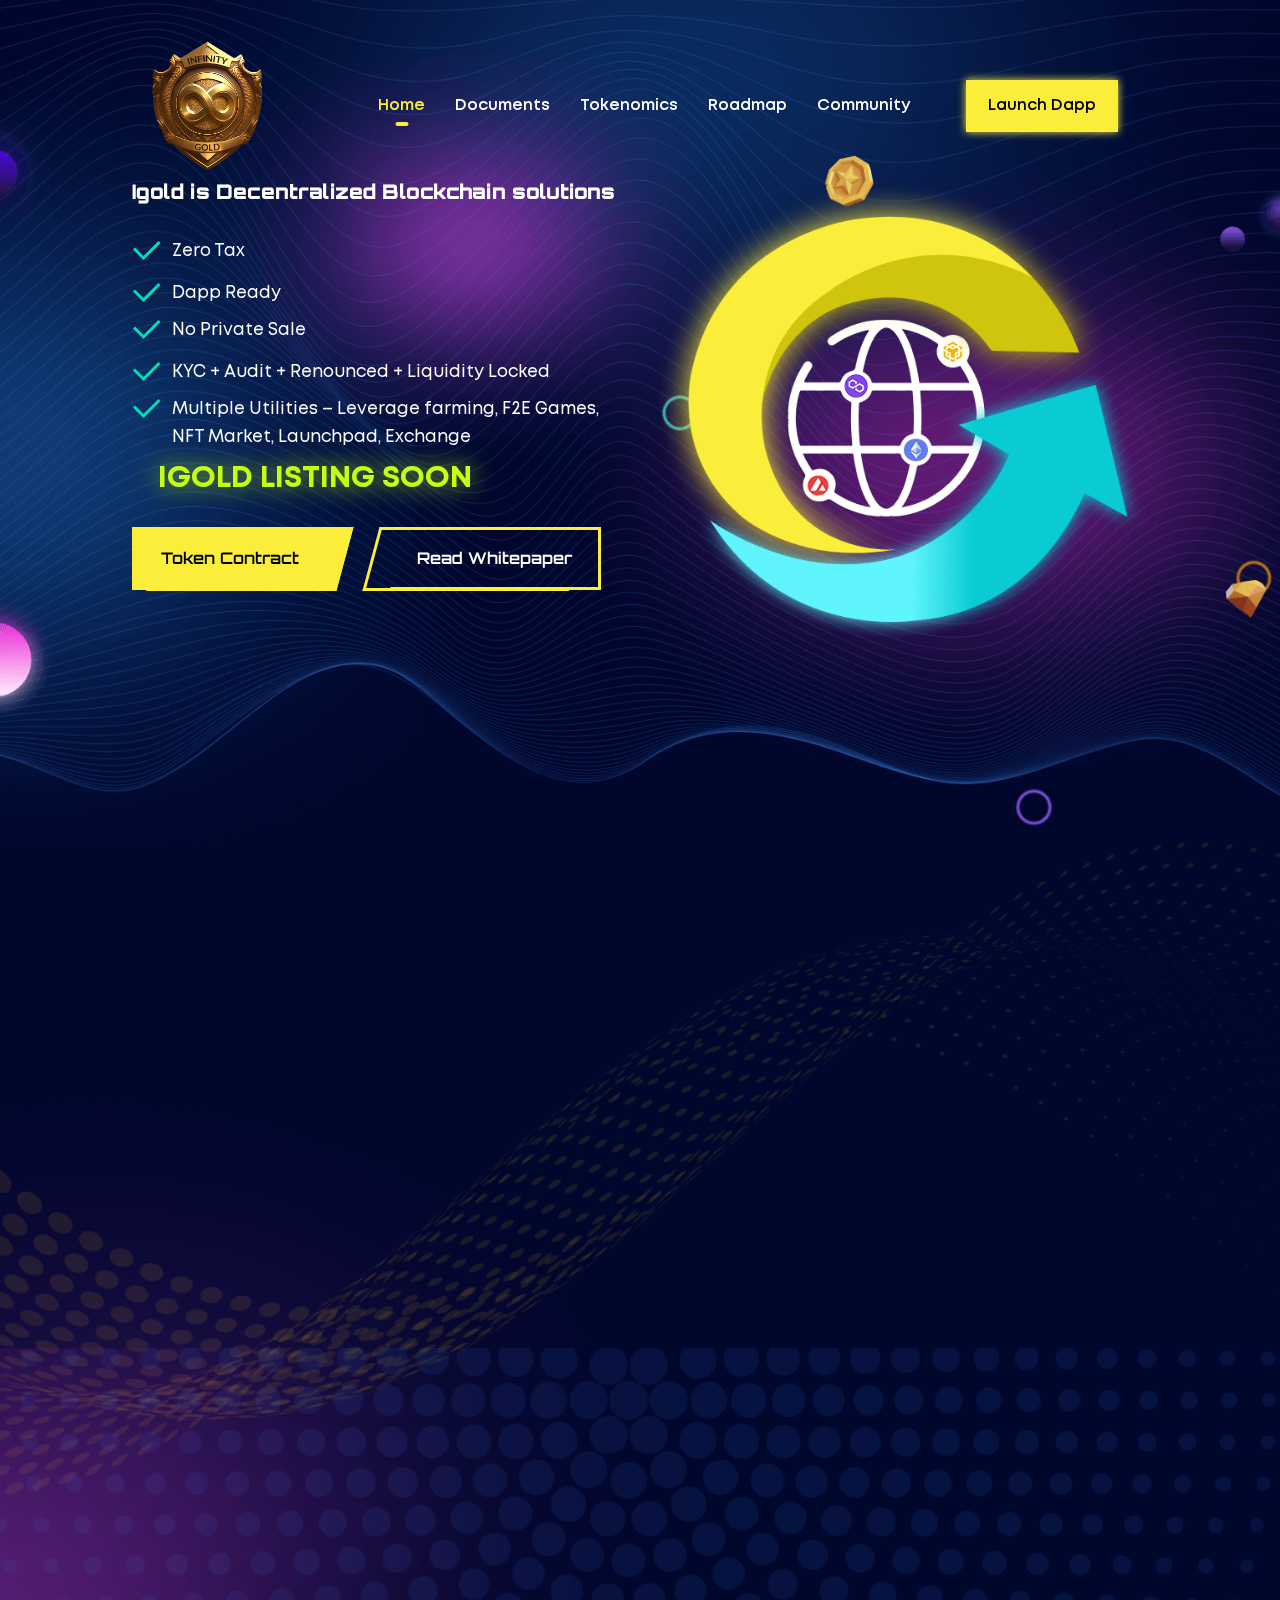
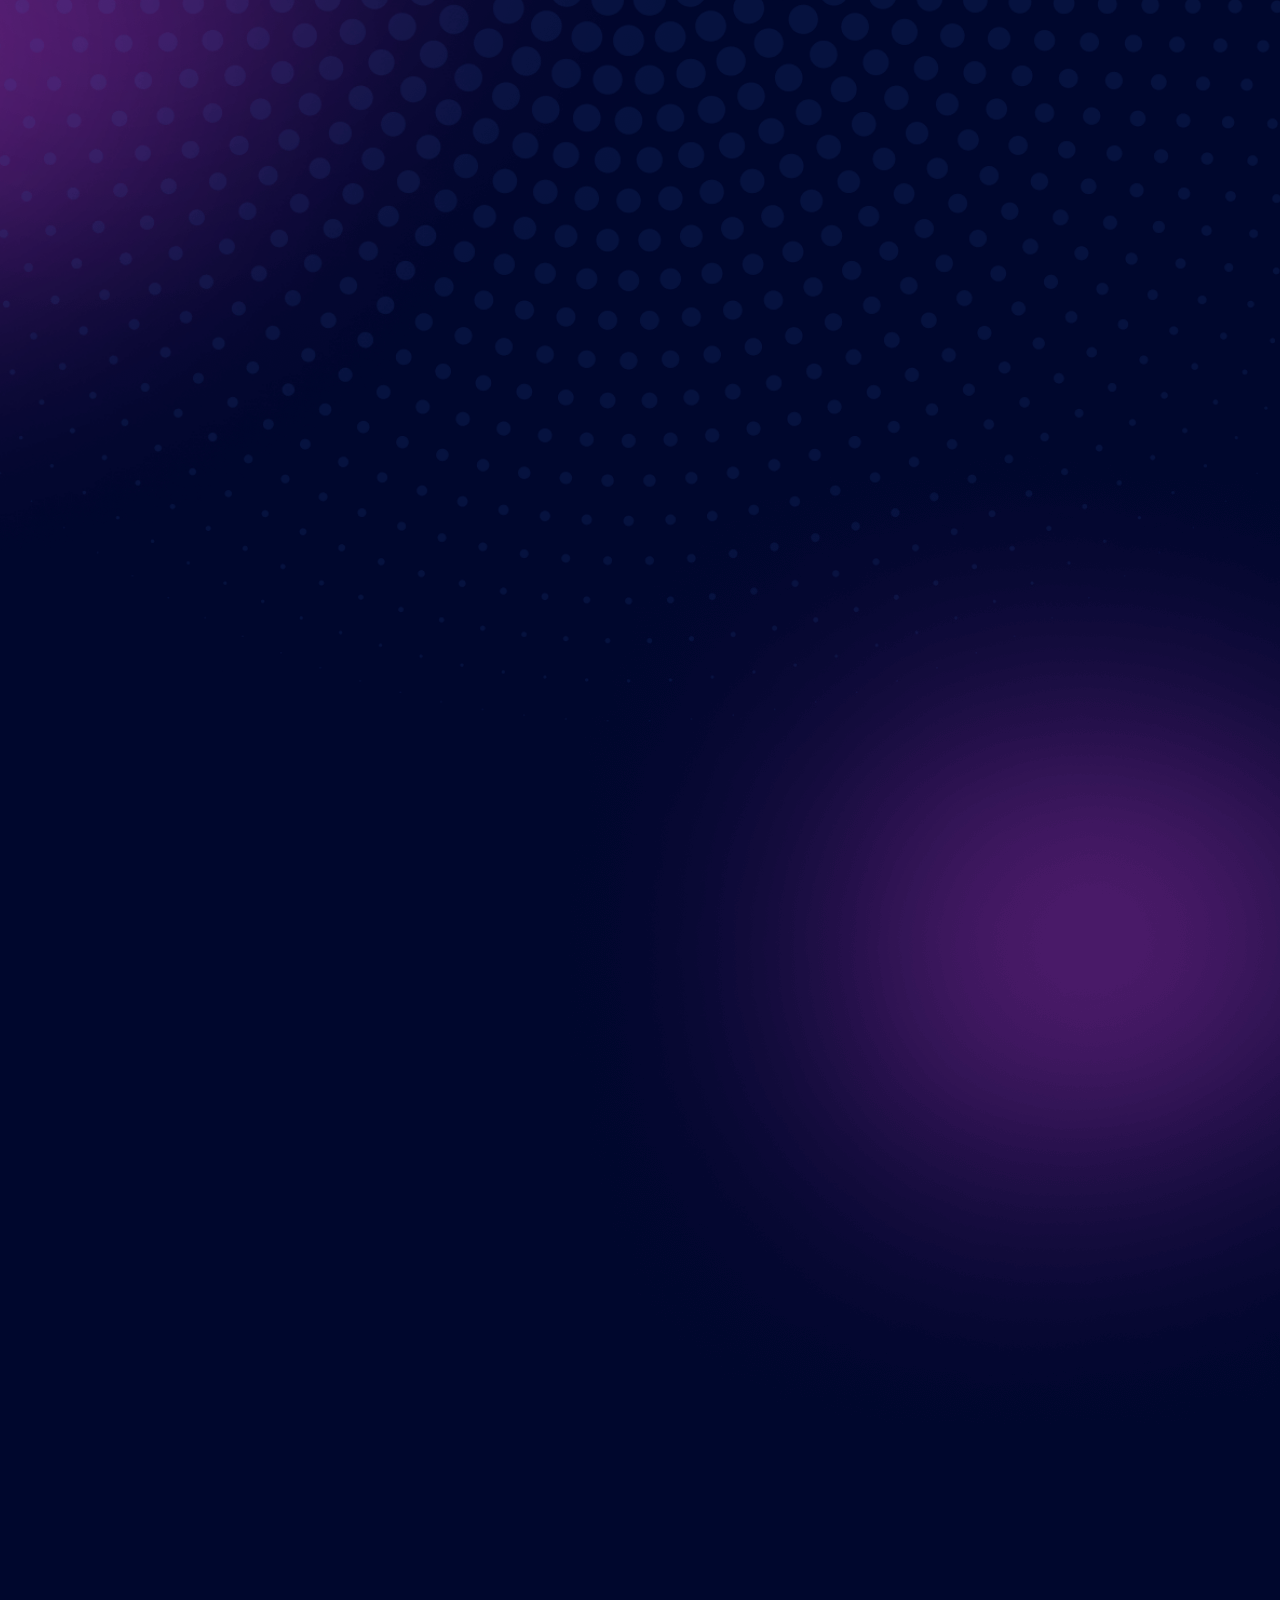
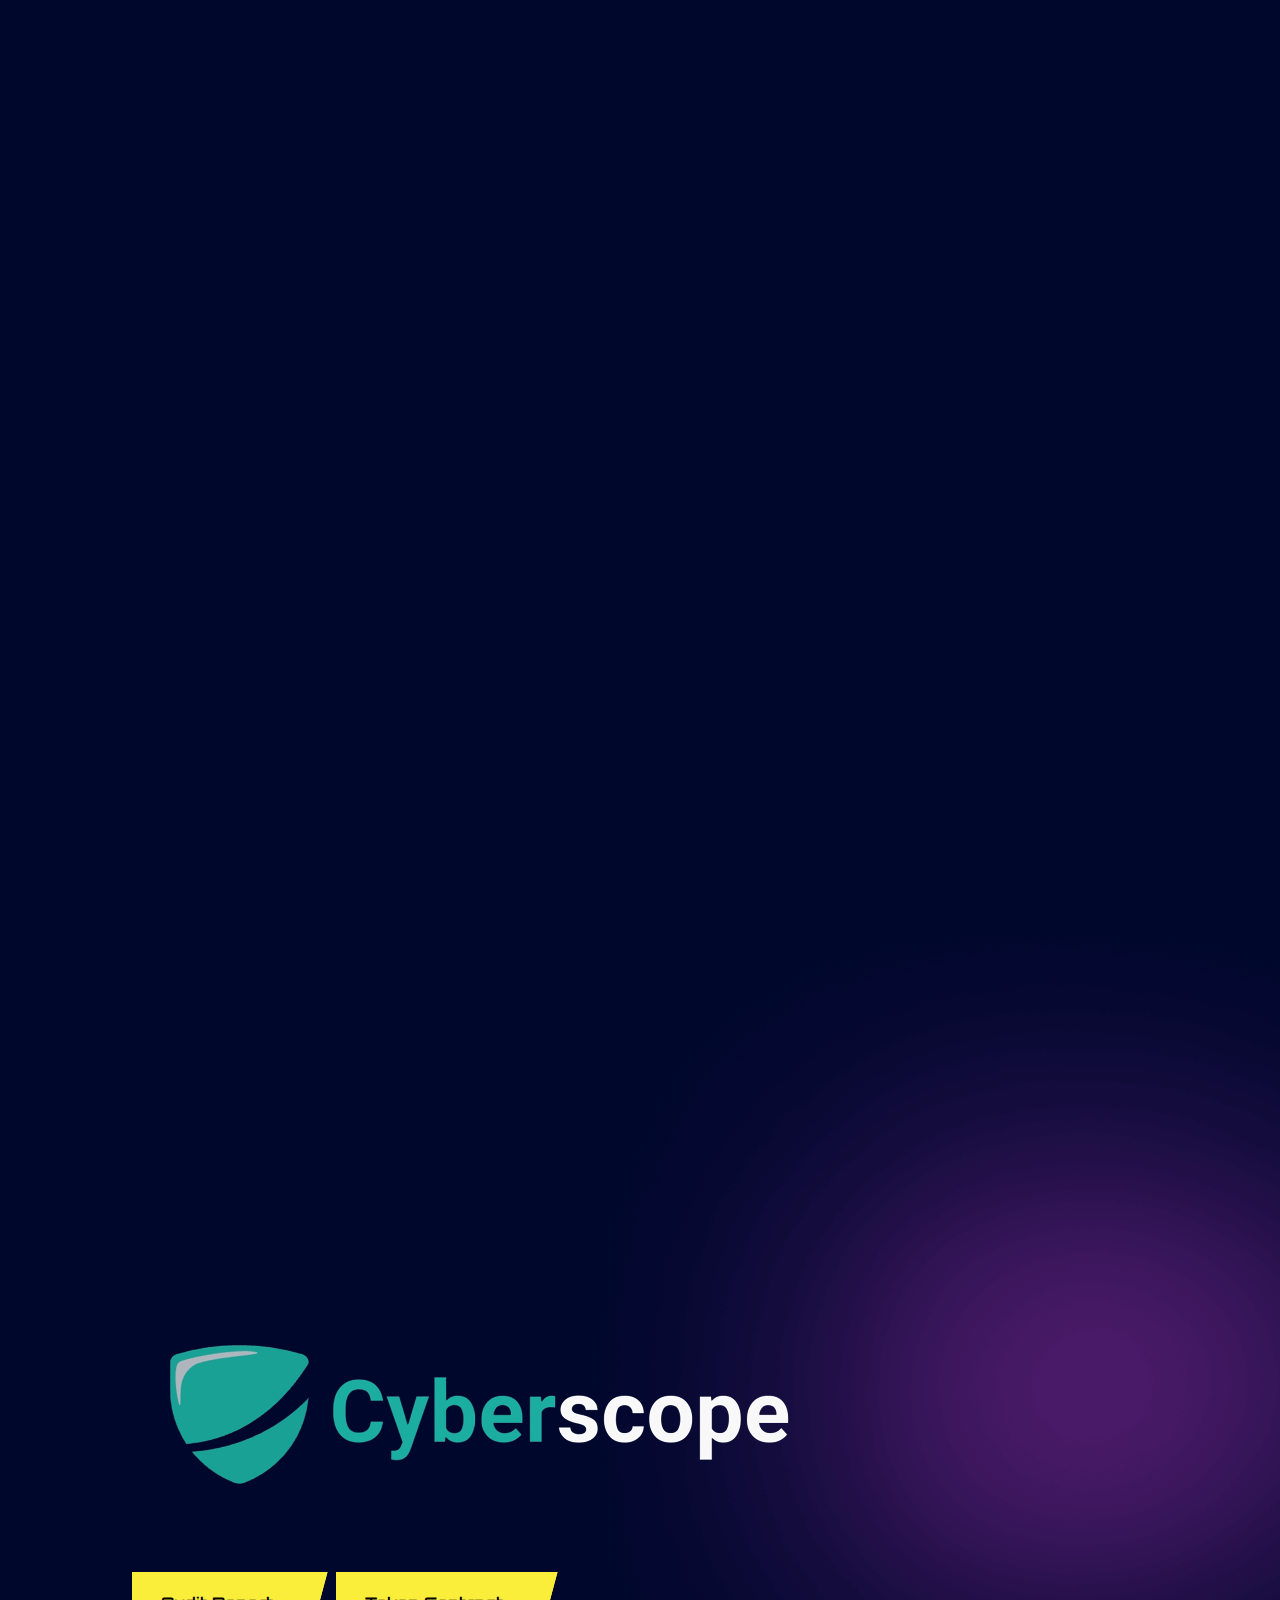
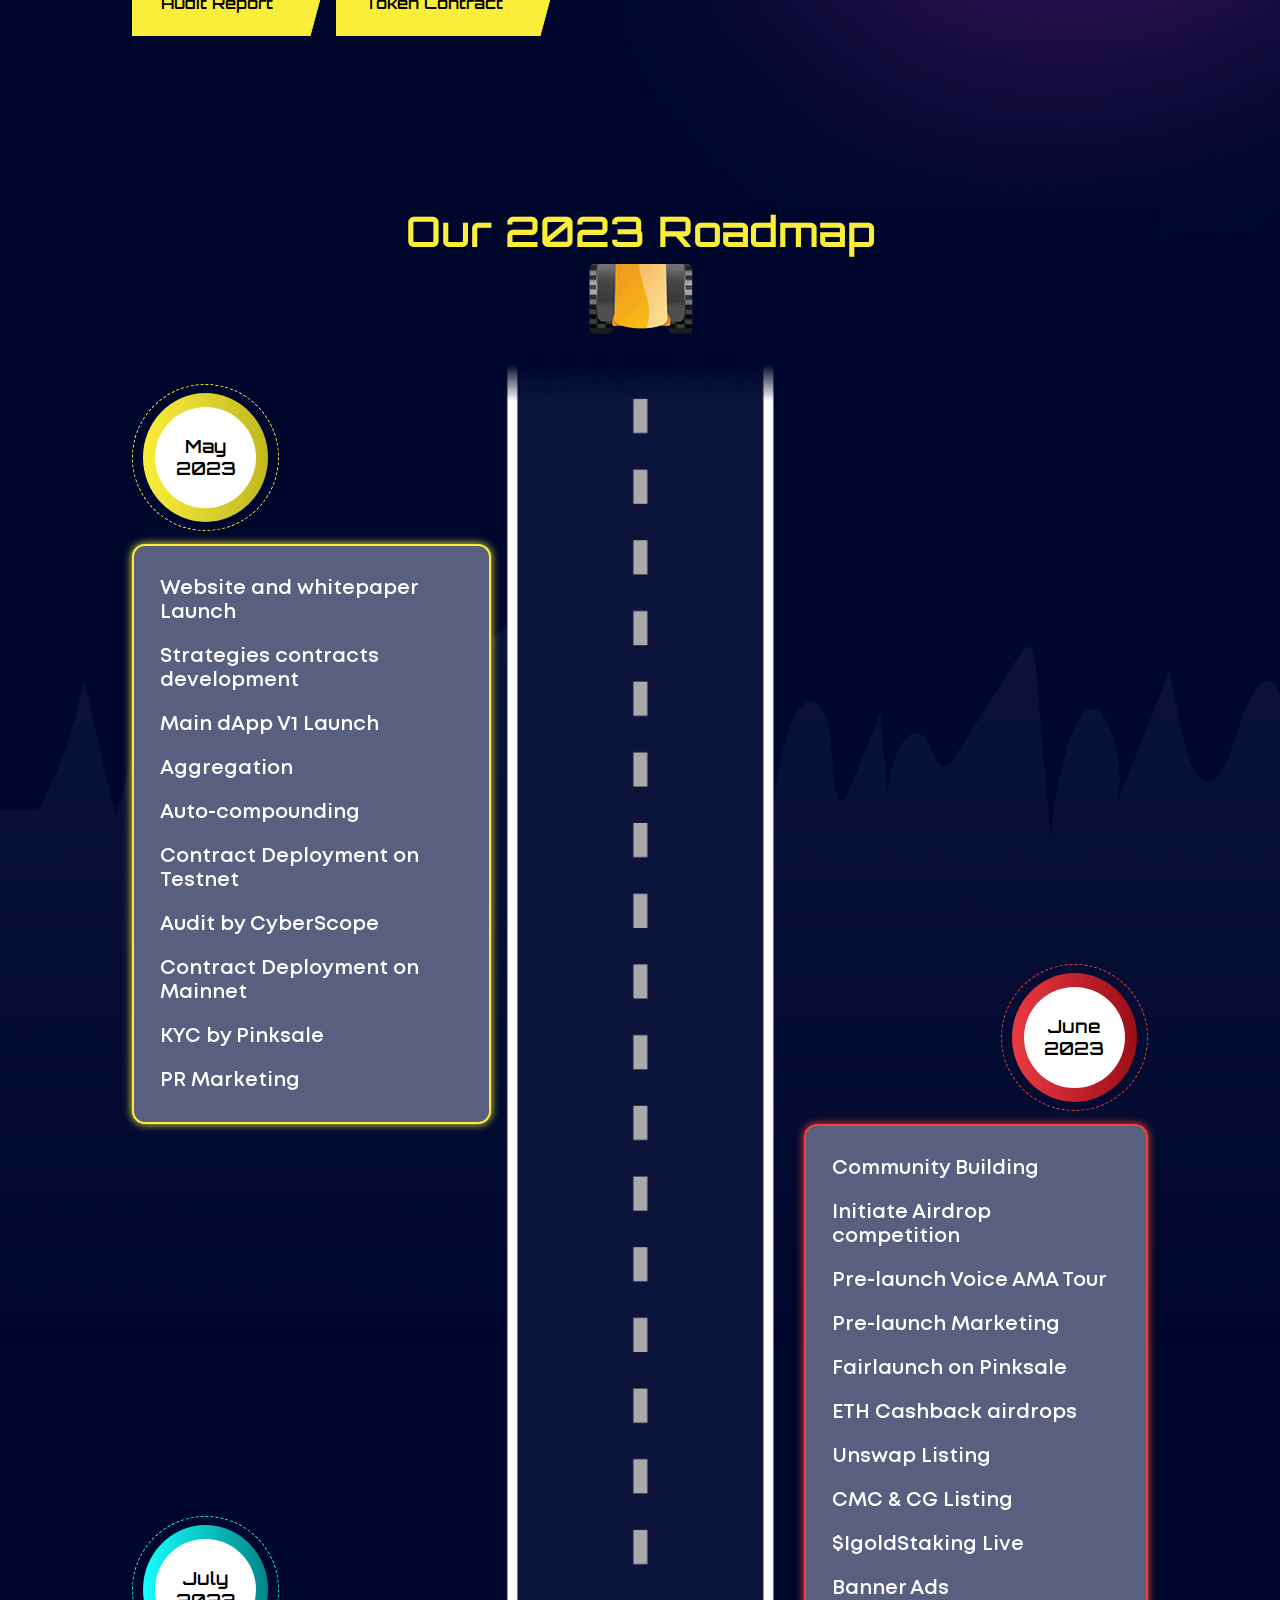
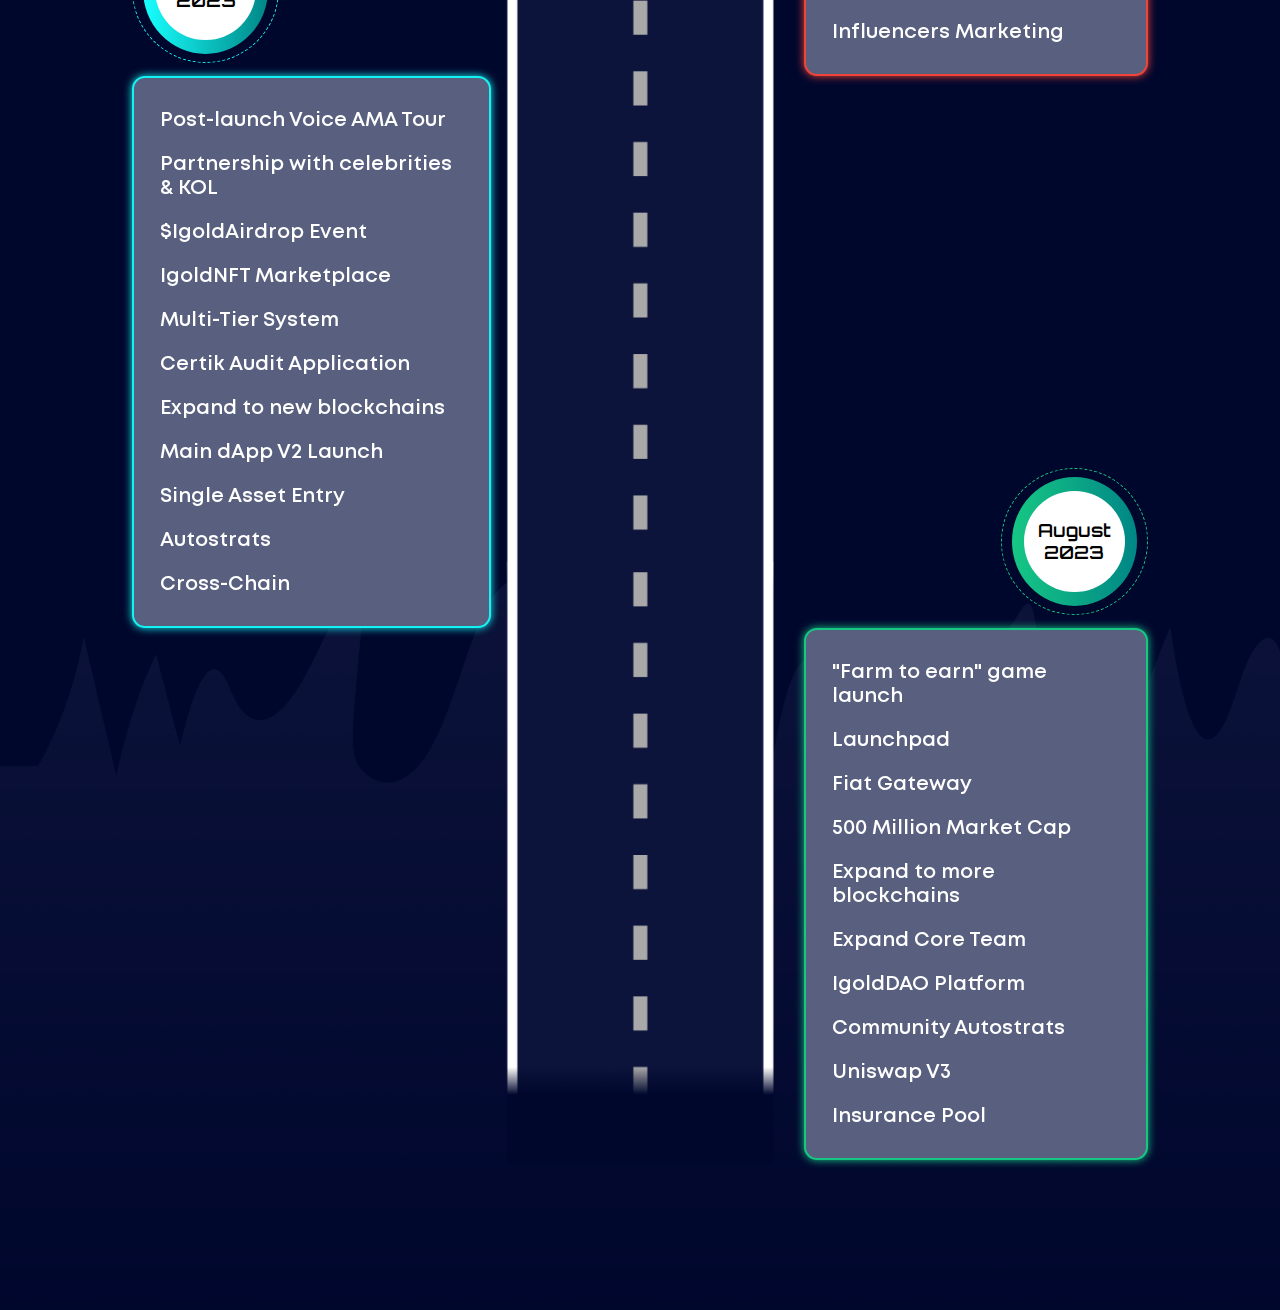
==== commit c6faeec4: "cyberscope" ====
--- a/index.html
+++ b/index.html
@@ -437,7 +437,27 @@
 </section>
 
 
-
+<section class="fantom-chain-area">
+    <img class="shadow-shape4" src="assets/img/shadow-shape4.png" alt>
+    <div class="container custom-container">
+    <div class="row">
+    <div class="col-lg-12">
+    <div class="section-title text-center" data-aos="fade-in">
+    <h2>Igold Audit Report</h2>
+    </div>
+    </div>
+    </div>
+   <img src="/assets/cyber.png" >
+
+   <br>
+   <div class="banner-button-wrap">
+    <a href="https://www.cyberscope.io/audits/igold?slug=igold" class="primary-btn skew-right">Audit Report</a>
+    <a href="/" class="primary-btn skew-right">Token contract</a>
+
+    </div>
+    
+    </div>
+    </section>
 
 
 <!-- <section class="earn-more-area">
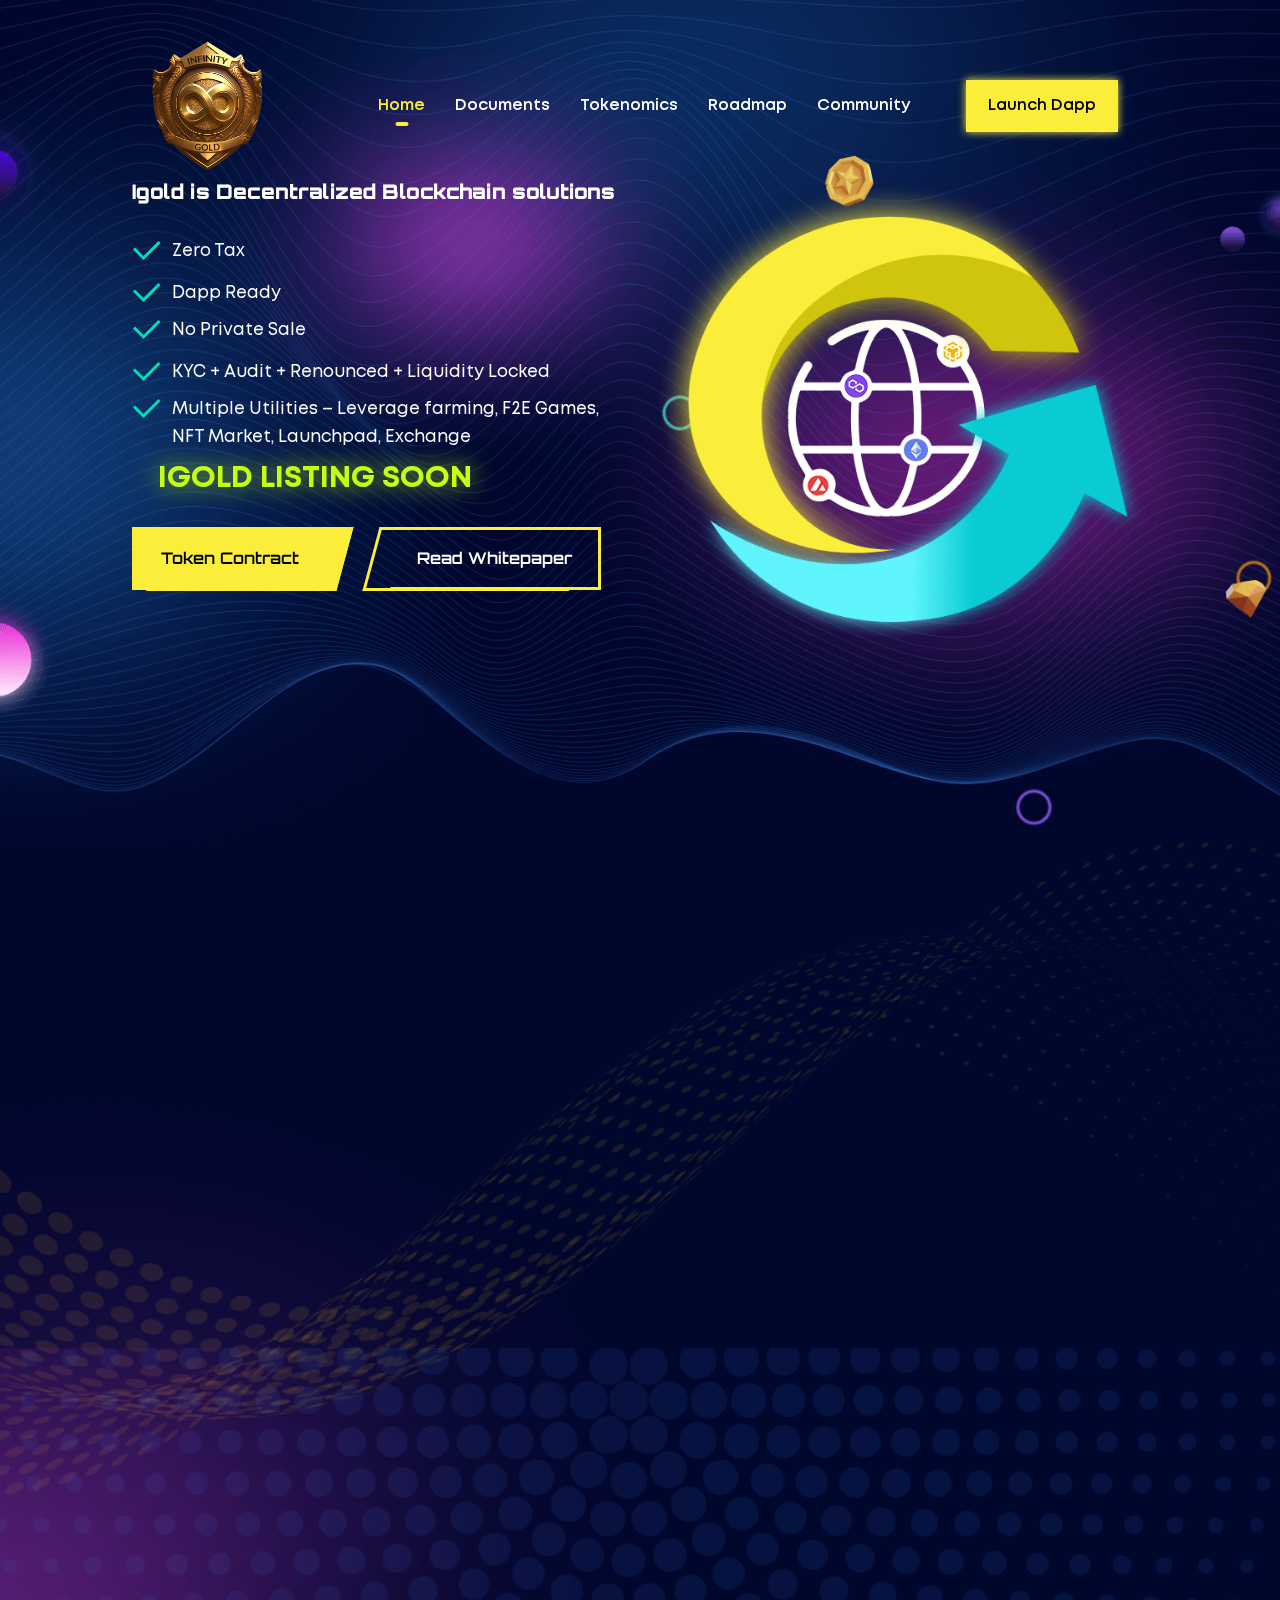
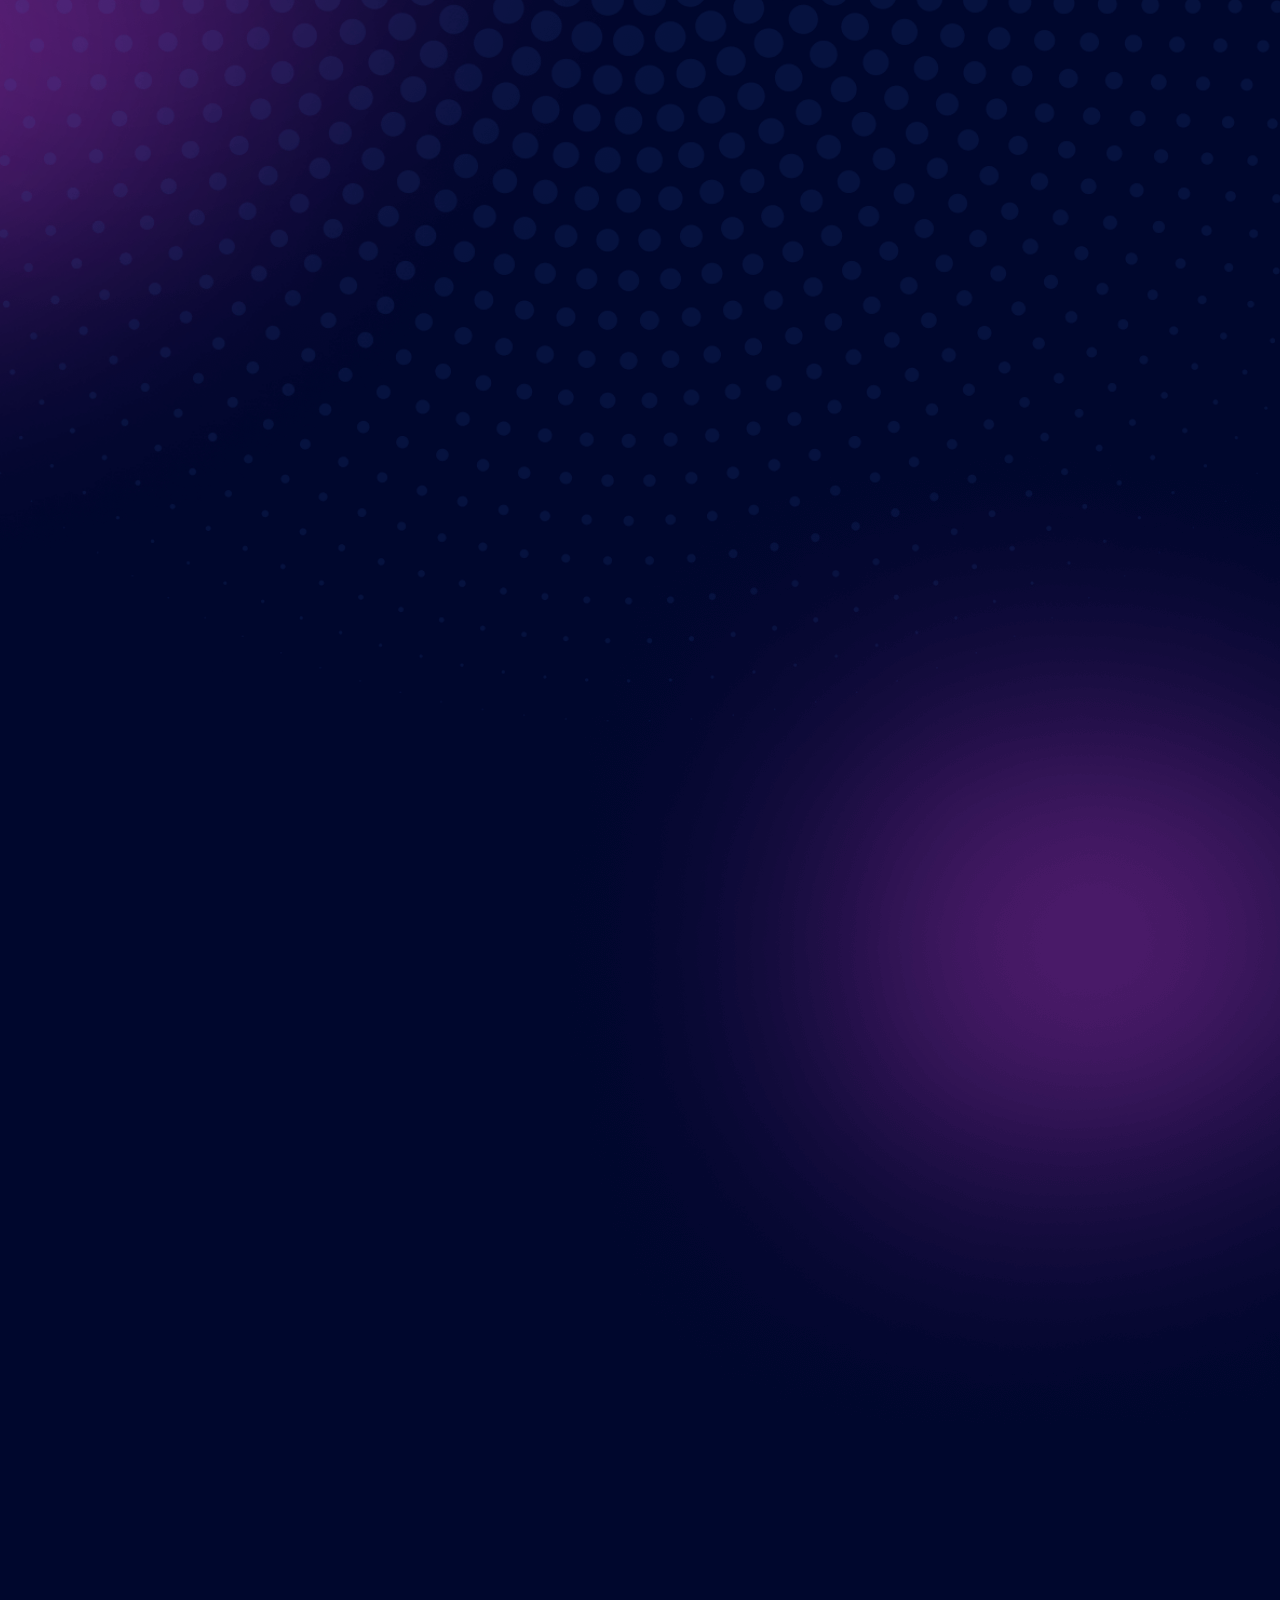
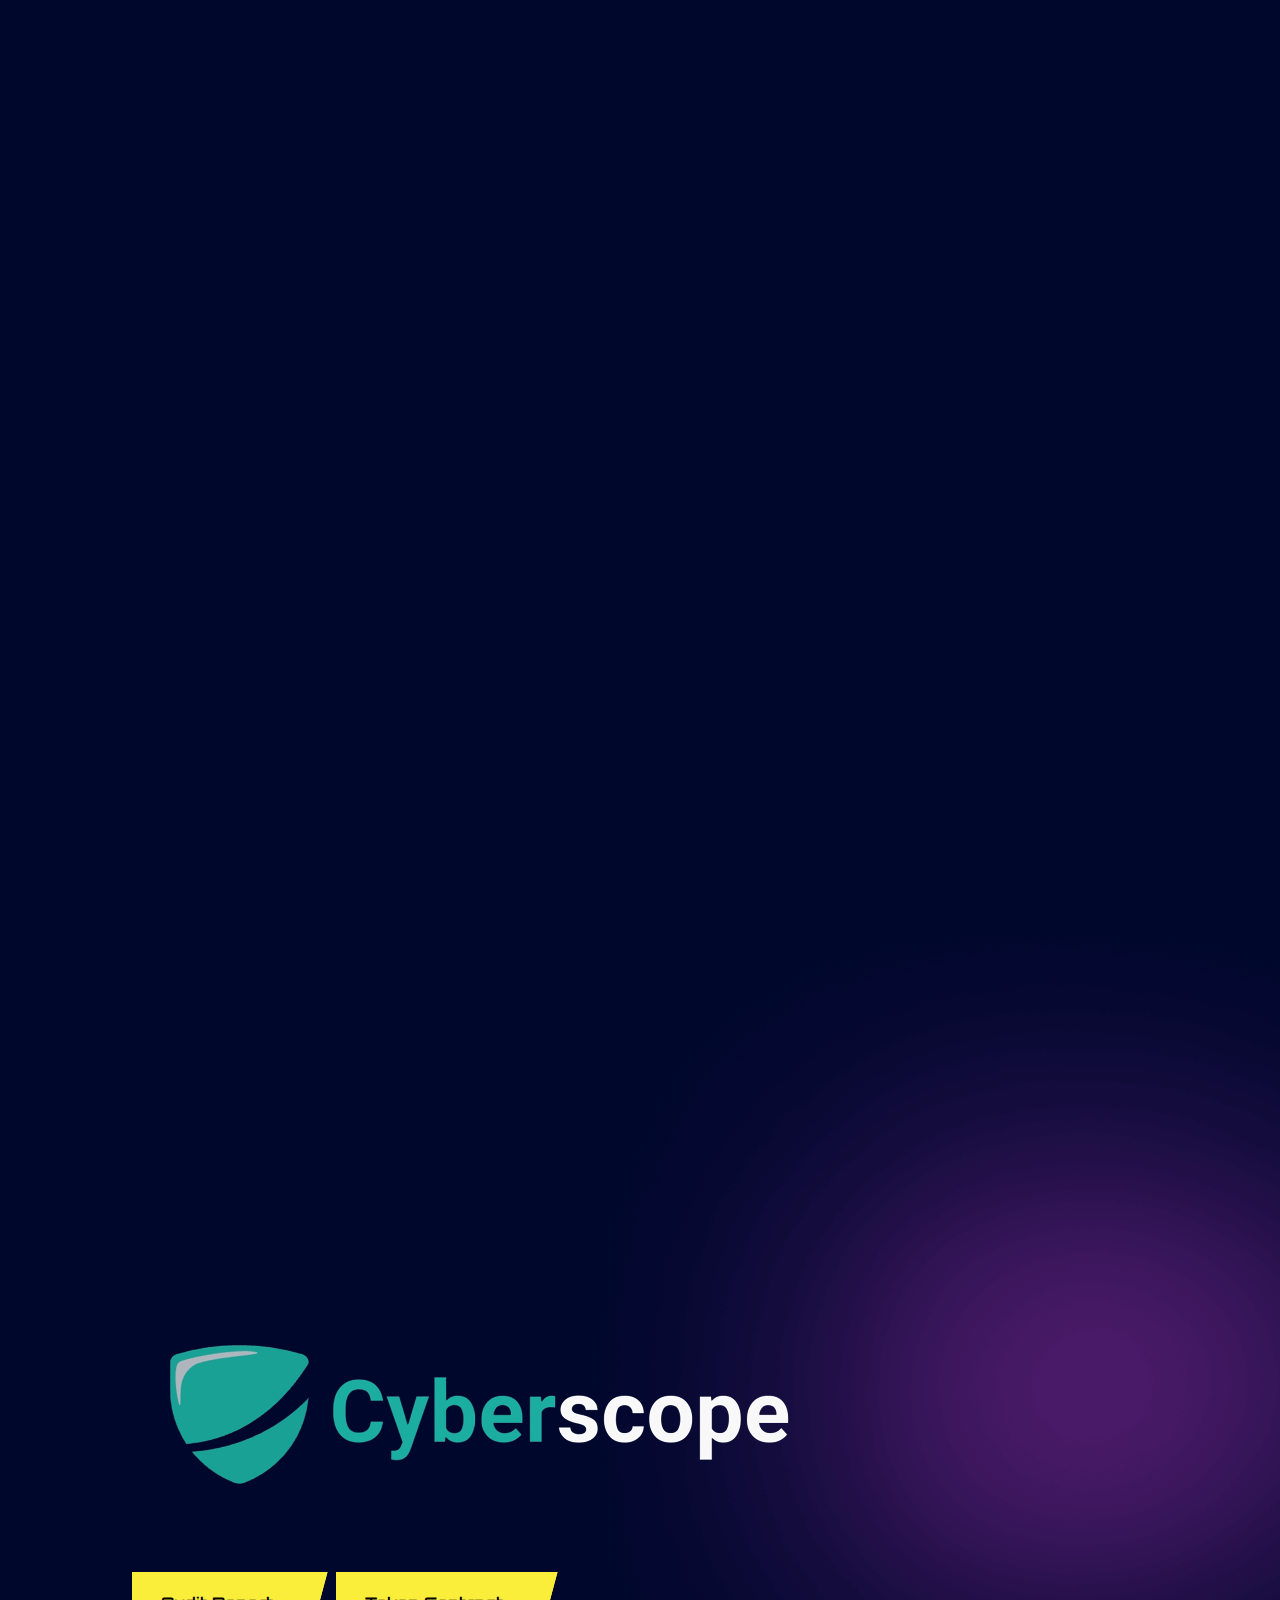
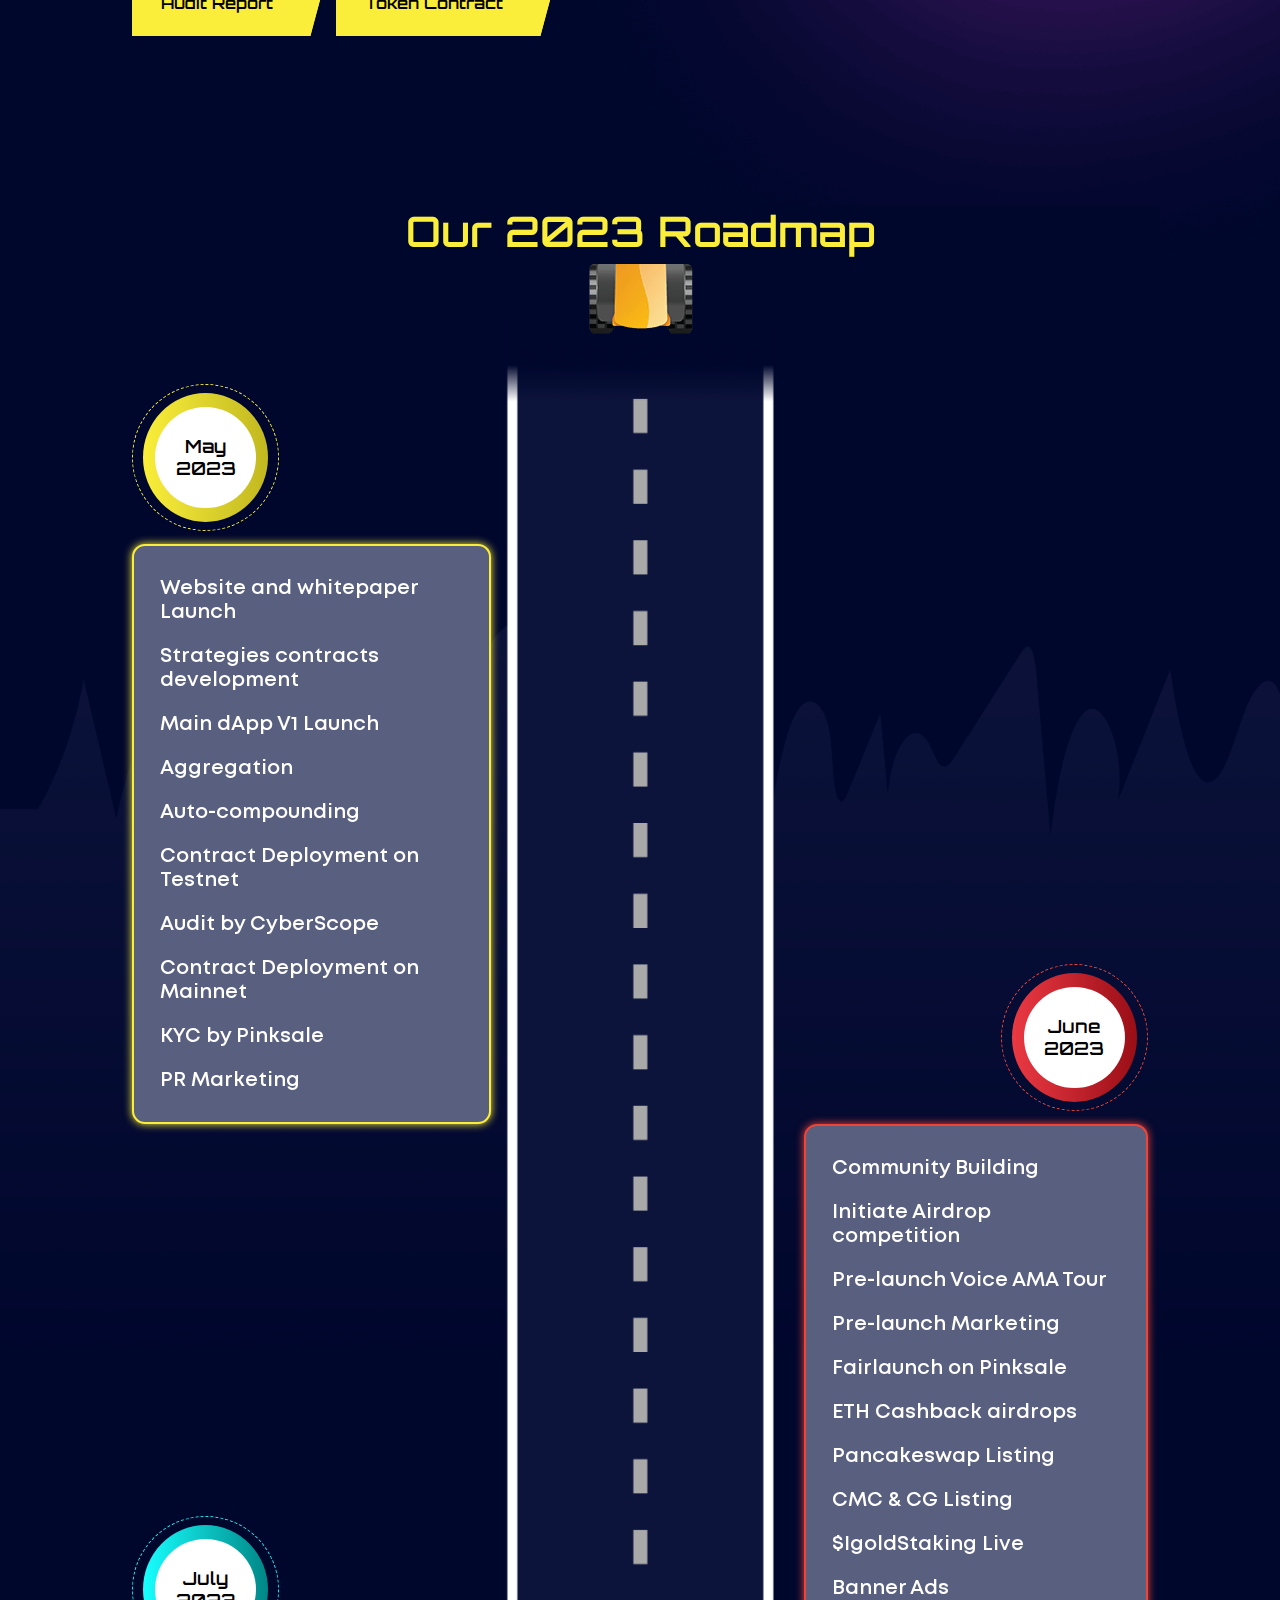
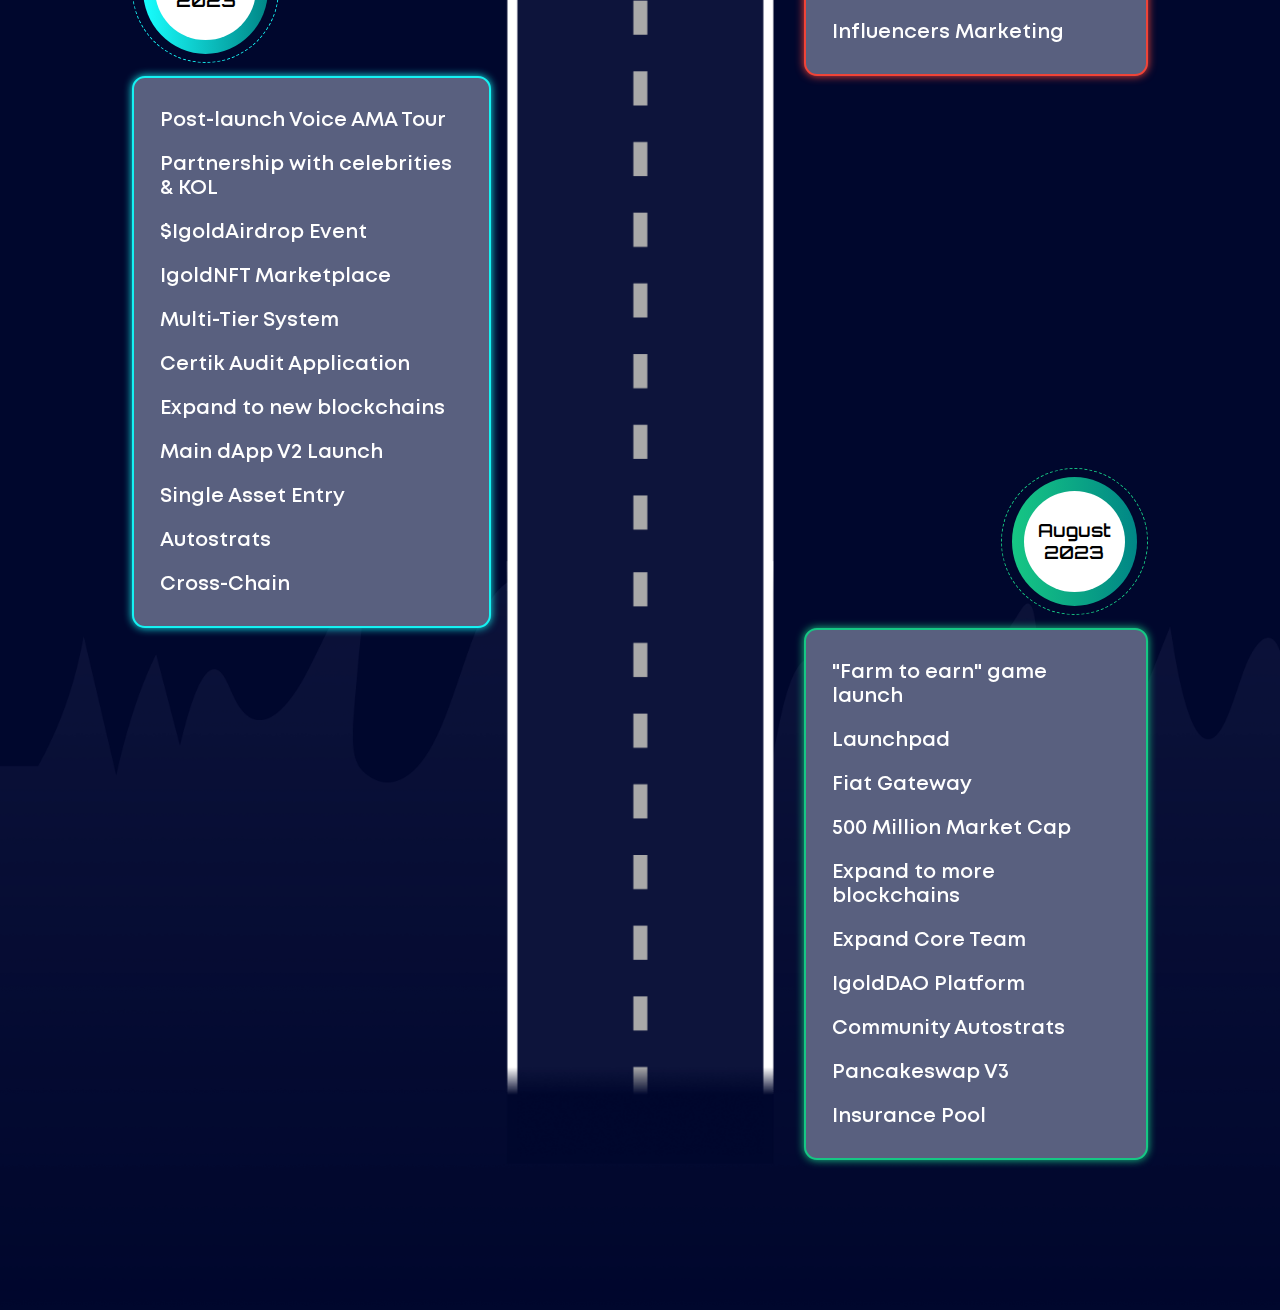
==== commit 3f5343b2: "pancakeswap" ====
--- a/index.html
+++ b/index.html
@@ -587,7 +587,7 @@
 <li style="font-size:20px"><i class="fas fa-circle"></i> Pre-launch Marketing</li>
 <li style="font-size:20px"><i class="fas fa-circle"></i> Fairlaunch on Pinksale</li>
 <li style="font-size:20px"><i class="fas fa-circle"></i> ETH Cashback airdrops</li>
-<li style="font-size:20px"><i class="fas fa-circle"></i> Unswap Listing </li>
+<li style="font-size:20px"><i class="fas fa-circle"></i> Pancakeswap Listing </li>
 <li style="font-size:20px"><i class="fas fa-circle"></i> CMC & CG Listing</li>
 <li style="font-size:20px"><i class="fas fa-circle"></i> $IgoldStaking Live</li>
 <li style="font-size:20px"><i class="fas fa-circle"></i> Banner Ads</li>
@@ -645,7 +645,7 @@
 <li style="font-size:20px"><i class="fas fa-circle"></i> Expand Core Team</li>
 <li style="font-size:20px"><i class="fas fa-circle"></i> IgoldDAO Platform</li>
 <li style="font-size:20px"><i class="fas fa-circle"></i> Community Autostrats</li>
-<li style="font-size:20px"><i class="fas fa-circle"></i> Uniswap V3</li>
+<li style="font-size:20px"><i class="fas fa-circle"></i> Pancakeswap V3</li>
 <li style="font-size:20px"><i class="fas fa-circle"></i> Insurance Pool</li>
 </ul>
 </div>
